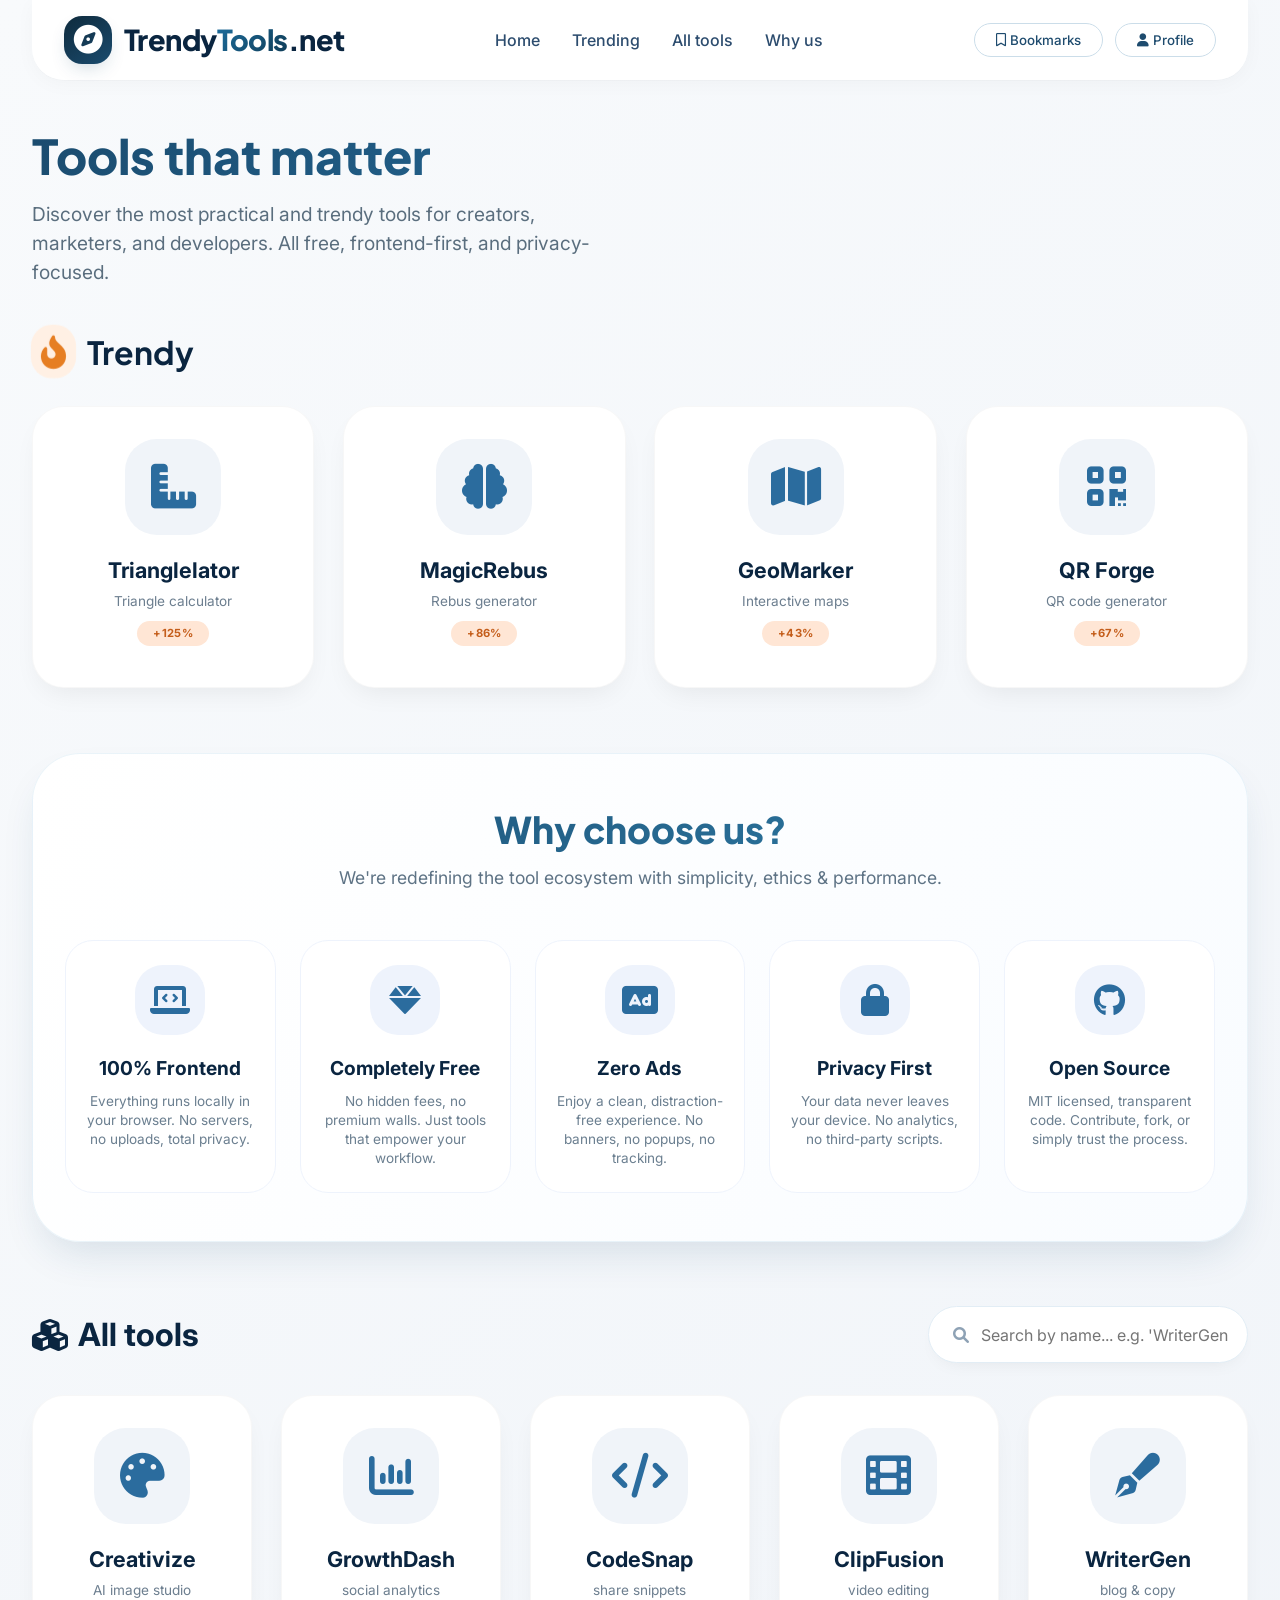
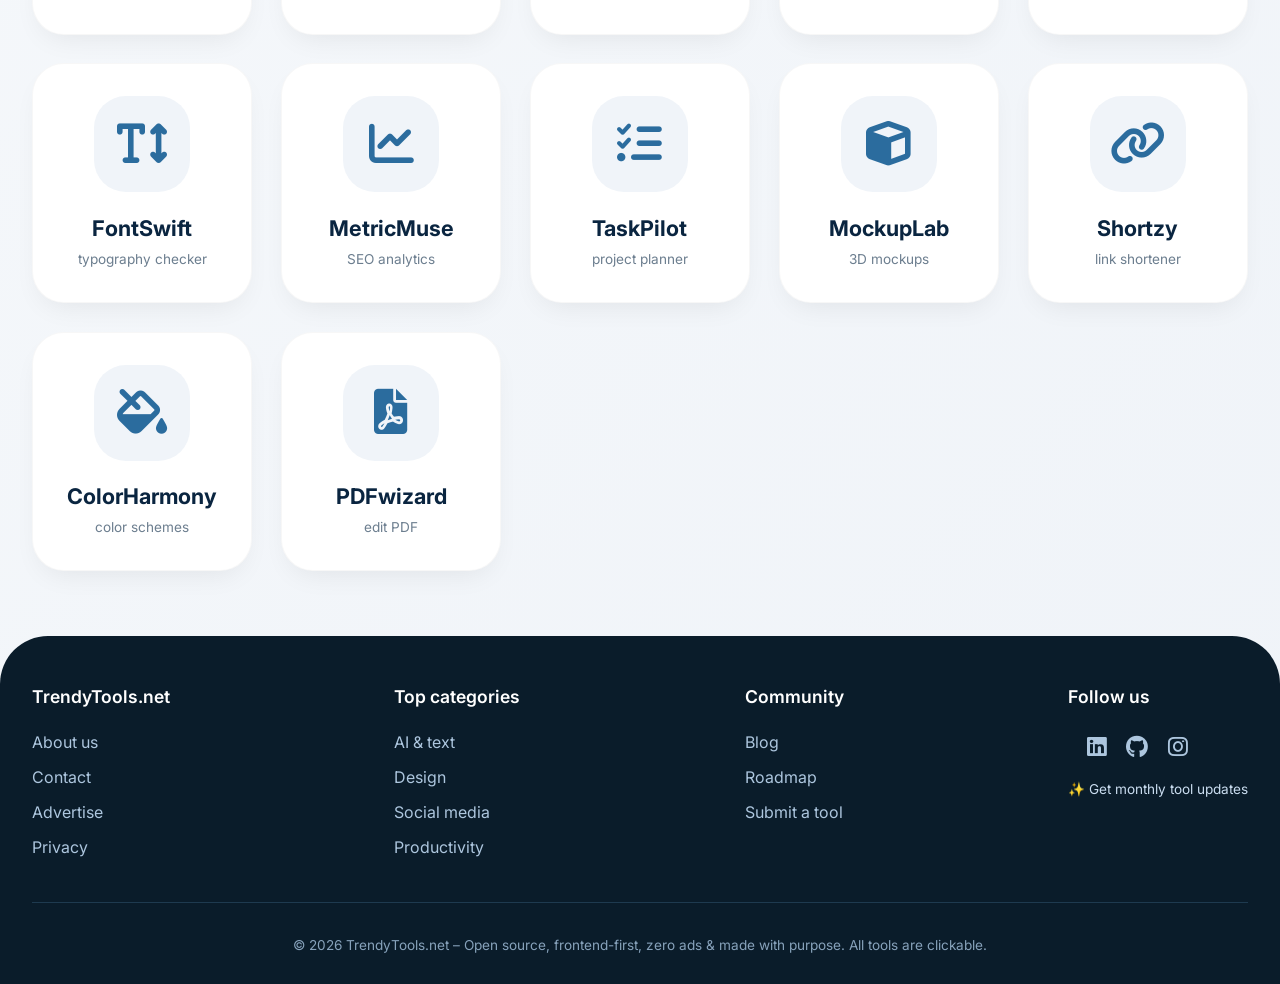
==== index.html @ 676c22ab "Updated index.html" ====
<!DOCTYPE html>
<html lang="en">
<head>
    <meta charset="UTF-8">
    <meta name="viewport" content="width=device-width, initial-scale=1.0">
    <title>TrendyTools.net - Find your next favorite tool</title>
    <!-- Font Awesome 6 (free icons) -->
    <link rel="stylesheet" href="https://cdnjs.cloudflare.com/ajax/libs/font-awesome/6.0.0-beta3/css/all.min.css">
    <!-- Google Fonts -->
    <link href="https://fonts.googleapis.com/css2?family=Inter:opsz,wght@14..32,300;14..32,400;14..32,500;14..32,600;14..32,700;14..32,800&family=Plus+Jakarta+Sans:wght@400;500;600;700;800&display=swap" rel="stylesheet">
    <link rel="icon" type="image/png" href="favicoon.png">
    <style>
        * {
            margin: 0;
            padding: 0;
            box-sizing: border-box;
        }

        body {
            background: linear-gradient(135deg, #f8fafc 0%, #eff3f8 100%);
            color: #0a2540;
            font-family: 'Inter', system-ui, -apple-system, sans-serif;
            line-height: 1.5;
            min-height: 100vh;
        }

        html {
            scroll-behavior: smooth;
        }

        .wrapper {
            max-width: 1400px;
            margin: 0 auto;
            padding: 0 2rem;
            width: 100%;
        }

        /* ========== HEADER ========== */
        header {
            background: rgba(255, 255, 255, 0.95);
            backdrop-filter: blur(10px);
            border-radius: 0 0 2rem 2rem;
            box-shadow: 0 4px 20px rgba(0, 0, 0, 0.03), 0 1px 0 rgba(0, 0, 0, 0.02);
            padding: 1rem 2rem;
            margin-bottom: 2.5rem;
            display: flex;
            align-items: center;
            justify-content: space-between;
            flex-wrap: wrap;
            gap: 1.5rem;
            position: sticky;
            top: 0;
            z-index: 100;
            transition: all 0.3s ease;
        }

        .logo-area {
            display: flex;
            align-items: center;
            gap: 0.75rem;
            cursor: pointer;
            transition: transform 0.2s ease;
        }

        .logo-area:hover {
            transform: scale(1.02);
        }

        .logo-icon {
            background: linear-gradient(145deg, #0f2b3d, #1a4b6e);
            color: white;
            width: 48px;
            height: 48px;
            display: flex;
            align-items: center;
            justify-content: center;
            border-radius: 18px;
            font-size: 1.8rem;
            transition: all 0.3s;
            box-shadow: 0 8px 20px -8px rgba(26, 75, 110, 0.3);
        }

        .logo-text {
            font-size: 1.8rem;
            font-weight: 800;
            letter-spacing: -0.02em;
            font-family: 'Plus Jakarta Sans', sans-serif;
        }

        .logo-text span {
            background: linear-gradient(135deg, #1e6f9f, #0f3b55);
            -webkit-background-clip: text;
            background-clip: text;
            -webkit-text-fill-color: transparent;
        }

        nav {
            display: flex;
            gap: 2rem;
            font-weight: 500;
        }

        nav a {
            text-decoration: none;
            color: #2c4c6e;
            transition: all 0.2s;
            font-size: 1rem;
            font-weight: 500;
            position: relative;
        }

        nav a::after {
            content: '';
            position: absolute;
            bottom: -6px;
            left: 0;
            width: 0;
            height: 2px;
            background: linear-gradient(90deg, #1e6f9f, #3b8fc2);
            transition: width 0.3s ease;
            border-radius: 2px;
        }

        nav a:hover::after {
            width: 100%;
        }

        nav a:hover {
            color: #1e6f9f;
        }

        .header-right {
            display: flex;
            gap: 0.8rem;
            align-items: center;
        }

        .header-right button {
            background: transparent;
            border: 1px solid #cbdde9;
            padding: 0.5rem 1.3rem;
            border-radius: 40px;
            font-weight: 500;
            color: #1e4b6e;
            cursor: pointer;
            transition: all 0.25s;
            font-family: 'Inter', sans-serif;
        }

        .header-right button:hover {
            background: #1e4b6e;
            color: white;
            border-color: #1e4b6e;
            transform: translateY(-2px);
        }

        /* ========== PAGE TITLE ========== */
        .page-title {
            margin: 1rem 0 2rem 0;
            animation: fadeInUp 0.8s cubic-bezier(0.2, 0.9, 0.4, 1.1) forwards;
        }

        .page-title h1 {
            font-size: 3rem;
            font-weight: 800;
            background: linear-gradient(135deg, #1a4b6e, #2c7cb0);
            -webkit-background-clip: text;
            background-clip: text;
            -webkit-text-fill-color: transparent;
            font-family: 'Plus Jakarta Sans', sans-serif;
        }

        .page-title p {
            color: #5a6e7e;
            font-size: 1.2rem;
            margin-top: 0.5rem;
            max-width: 600px;
        }

        /* ========== SECTION FADE-IN ON SCROLL - IMPROVED ========== */
        .fade-on-scroll {
            opacity: 0;
            transform: translateY(40px);
            transition: opacity 0.9s cubic-bezier(0.2, 0.9, 0.4, 1.1), transform 0.8s cubic-bezier(0.2, 0.9, 0.4, 1.1);
            will-change: opacity, transform;
        }

        .fade-on-scroll.visible {
            opacity: 1;
            transform: translateY(0);
        }

        /* Stagger effect for cards - each card fades in with slight delay */
        .trending-grid .tool-card, .all-tools-grid .tool-card {
            opacity: 0;
            transform: translateY(30px);
            transition: opacity 0.6s cubic-bezier(0.2, 0.9, 0.4, 1.1), transform 0.5s ease, box-shadow 0.3s ease;
        }

        .trending-grid.visible .tool-card, .all-tools-grid.visible .tool-card {
            opacity: 1;
            transform: translateY(0);
        }

        /* Stagger delay for cards */
        .trending-grid.visible .tool-card:nth-child(1) { transition-delay: 0.05s; }
        .trending-grid.visible .tool-card:nth-child(2) { transition-delay: 0.15s; }
        .trending-grid.visible .tool-card:nth-child(3) { transition-delay: 0.25s; }
        .trending-grid.visible .tool-card:nth-child(4) { transition-delay: 0.35s; }

        /* ========== TRENDING SECTION ========== */
        .section-label {
            display: flex;
            align-items: center;
            gap: 0.75rem;
            margin: 2.5rem 0 1.8rem 0;
        }

        .section-label i {
            font-size: 2rem;
            color: #e67e22;
            background: #fff0e4;
            padding: 0.6rem;
            border-radius: 20px;
            transition: transform 0.3s ease;
        }

        .section-label.visible i {
            transform: scale(1.05);
        }

        .section-label h2 {
            font-size: 2rem;
            font-weight: 700;
            font-family: 'Plus Jakarta Sans', sans-serif;
        }

        .trending-grid {
            display: grid;
            grid-template-columns: repeat(auto-fit, minmax(180px, 1fr));
            gap: 1.8rem;
            margin-top: 1rem;
        }

        .tool-card {
            background: white;
            border-radius: 32px;
            padding: 2rem 1rem 1.8rem;
            box-shadow: 0 12px 28px -10px rgba(0, 0, 0, 0.08);
            transition: all 0.4s cubic-bezier(0.2, 0.9, 0.4, 1.1);
            display: flex;
            flex-direction: column;
            align-items: center;
            text-align: center;
            cursor: pointer;
            border: 1px solid rgba(0, 0, 0, 0.03);
            aspect-ratio: 1 / 1;
            width: 100%;
        }

        .tool-card:hover {
            transform: translateY(-10px) scale(1.02);
            box-shadow: 0 28px 40px -16px rgba(26, 75, 110, 0.25);
            border-color: #d9e6f2;
        }

        .card-image {
            width: 96px;
            height: 96px;
            background: #f0f4f9;
            border-radius: 32px;
            display: flex;
            align-items: center;
            justify-content: center;
            margin-bottom: 1.2rem;
            font-size: 2.8rem;
            color: #2b6c9e;
            transition: all 0.3s;
        }

        .tool-card:hover .card-image {
            background: #e6f0f8;
            transform: scale(1.05);
        }

        .tool-card h3 {
            font-size: 1.35rem;
            font-weight: 700;
            margin-bottom: 0.3rem;
        }

        .tool-card p {
            color: #6c7e8f;
            font-size: 0.85rem;
            max-width: 140px;
        }

        .trend-badge {
            background: #ffe6d5;
            color: #c45d1a;
            font-size: 0.7rem;
            font-weight: 700;
            padding: 0.25rem 1rem;
            border-radius: 40px;
            margin-top: 0.6rem;
            letter-spacing: 0.3px;
            transition: transform 0.2s ease;
        }

        .tool-card:hover .trend-badge {
            transform: scale(1.05);
        }

        /* ========== WHY CHOOSE US SECTION - 5 COLUMNS SIDE BY SIDE ========== */
        .why-choose-us {
            background: linear-gradient(115deg, #ffffff 0%, #f9fcff 100%);
            border-radius: 48px;
            padding: 3rem 2rem;
            margin: 4rem 0;
            box-shadow: 0 8px 30px rgba(0, 0, 0, 0.04);
            border: 1px solid rgba(59, 143, 194, 0.1);
            transition: all 0.5s ease;
        }

        .why-choose-us.visible {
            box-shadow: 0 20px 40px -12px rgba(26, 75, 110, 0.15);
        }

        .why-header {
            text-align: center;
            margin-bottom: 3rem;
        }

        .why-header h2 {
            font-size: 2.3rem;
            font-weight: 800;
            font-family: 'Plus Jakarta Sans', sans-serif;
            background: linear-gradient(135deg, #1a4b6e, #3182ae);
            -webkit-background-clip: text;
            background-clip: text;
            -webkit-text-fill-color: transparent;
        }

        .why-header p {
            color: #5e7385;
            font-size: 1.1rem;
            margin-top: 0.5rem;
        }

        .features-grid {
            display: grid;
            grid-template-columns: repeat(5, 1fr);
            gap: 1.5rem;
        }

        .feature-item {
            text-align: center;
            padding: 1.5rem 1rem;
            background: white;
            border-radius: 28px;
            transition: all 0.4s cubic-bezier(0.2, 0.9, 0.4, 1.1);
            border: 1px solid #eef3fc;
            opacity: 0;
            transform: translateY(30px);
        }

        .why-choose-us.visible .feature-item {
            opacity: 1;
            transform: translateY(0);
        }

        .why-choose-us.visible .feature-item:nth-child(1) { transition-delay: 0.05s; }
        .why-choose-us.visible .feature-item:nth-child(2) { transition-delay: 0.12s; }
        .why-choose-us.visible .feature-item:nth-child(3) { transition-delay: 0.19s; }
        .why-choose-us.visible .feature-item:nth-child(4) { transition-delay: 0.26s; }
        .why-choose-us.visible .feature-item:nth-child(5) { transition-delay: 0.33s; }

        .feature-item:hover {
            transform: translateY(-6px);
            box-shadow: 0 20px 35px -12px rgba(0, 0, 0, 0.1);
            border-color: #cde3f2;
        }

        .feature-icon {
            width: 70px;
            height: 70px;
            background: #eef3fc;
            border-radius: 28px;
            display: flex;
            align-items: center;
            justify-content: center;
            margin: 0 auto 1.2rem;
            font-size: 2rem;
            color: #2b6c9e;
            transition: transform 0.3s ease;
        }

        .feature-item:hover .feature-icon {
            transform: scale(1.08);
        }

        .feature-item h3 {
            font-size: 1.2rem;
            font-weight: 700;
            margin-bottom: 0.6rem;
        }

        .feature-item p {
            color: #6b7f90;
            font-size: 0.85rem;
            line-height: 1.4;
        }

        /* ========== ALL TOOLS ========== */
        .all-tools-header {
            display: flex;
            flex-wrap: wrap;
            align-items: center;
            justify-content: space-between;
            margin: 2.5rem 0 1.8rem;
        }

        .all-tools-header h2 {
            font-size: 2rem;
            font-weight: 700;
            display: flex;
            align-items: center;
            gap: 10px;
        }

        .search-box {
            background: white;
            padding: 0.3rem 0.3rem 0.3rem 1.5rem;
            border-radius: 60px;
            display: flex;
            align-items: center;
            box-shadow: 0 8px 20px -12px rgba(0, 0, 0, 0.1);
            border: 1px solid #e2edf5;
            min-width: 280px;
            transition: all 0.3s ease;
        }

        .search-box:focus-within {
            border-color: #2b6c9e;
            box-shadow: 0 8px 22px -12px #2b6c9e40;
            transform: scale(1.01);
        }

        .search-box i {
            color: #8ea2b5;
            transition: color 0.2s;
        }

        .search-box:focus-within i {
            color: #2b6c9e;
        }

        .search-box input {
            border: none;
            padding: 0.8rem 0.8rem;
            font-size: 1rem;
            background: transparent;
            outline: none;
            width: 100%;
            font-family: 'Inter', sans-serif;
        }

        .all-tools-grid {
            display: grid;
            grid-template-columns: repeat(auto-fill, minmax(180px, 1fr));
            gap: 1.8rem;
            margin: 2rem 0 3rem;
        }

        /* ========== FOOTER ========== */
        footer {
            background: #0a1c2a;
            color: #caddf0;
            padding: 3rem 2rem 1.8rem;
            border-radius: 3rem 3rem 0 0;
            margin-top: 4rem;
            transition: all 0.4s ease;
        }

        footer.visible {
            transform: translateY(0);
        }

        .footer-content {
            max-width: 1300px;
            margin: 0 auto;
            display: flex;
            flex-wrap: wrap;
            justify-content: space-between;
            gap: 2.5rem;
        }

        .footer-col h4 {
            color: white;
            margin-bottom: 1.2rem;
            font-size: 1.1rem;
            font-weight: 600;
        }

        .footer-col ul {
            list-style: none;
        }

        .footer-col li {
            margin-bottom: 0.7rem;
            transition: transform 0.2s ease;
        }

        .footer-col li:hover {
            transform: translateX(4px);
        }

        .footer-col a {
            color: #adc6de;
            text-decoration: none;
            transition: color 0.2s;
        }

        .footer-col a:hover {
            color: white;
        }

        .social-icons {
            display: flex;
            gap: 1.2rem;
            margin-top: 0.8rem;
            font-size: 1.4rem;
        }

        .social-icons a {
            transition: all 0.3s ease;
            display: inline-block;
        }

        .social-icons a:hover {
            transform: translateY(-3px) scale(1.1);
            color: white;
        }

        .copyright {
            text-align: center;
            padding-top: 2rem;
            margin-top: 2rem;
            border-top: 1px solid #1e3a4f;
            color: #87a2bb;
            font-size: 0.85rem;
        }

        /* Zorg dat scrollen naar secties niet achter de header verdwijnt */
#trending, #why-choose, #all-tools-section {
    scroll-margin-top: 90px; /* Hoogte van je header + wat marge */
}

        @keyframes fadeInUp {
            from {
                opacity: 0;
                transform: translateY(40px);
            }
            to {
                opacity: 1;
                transform: translateY(0);
            }
        }

                /* ========== RESPONSIVE ========== */
        @media (max-width: 1100px) {
            .features-grid {
                grid-template-columns: repeat(2, 1fr);
                gap: 1.2rem;
            }
        }

        @media (max-width: 720px) {
            .wrapper {
                padding: 0 1rem;
            }
            
            body {
                overflow-x: clip;
            }
            
            header {
                position: relative;
                flex-direction: column;
                align-items: flex-start;
                padding: 1rem;
            }
            
            nav {
                flex-wrap: wrap;
                gap: 1rem;
            }
            
            .header-right {
                width: 100%;
                justify-content: space-between;
            }
            
            .header-right button {
                padding: 0.4rem 1rem;
                font-size: 0.85rem;
            }
            
            .page-title h1 {
                font-size: 1.8rem;
            }
            
            .page-title p {
                font-size: 1rem;
            }
            
            .trending-grid, .all-tools-grid {
                grid-template-columns: repeat(2, 1fr);
                gap: 1rem;
            }
            
            .tool-card {
                padding: 1.2rem 0.8rem 1rem;
            }
            
            .card-image {
                width: 65px;
                height: 65px;
                font-size: 1.8rem;
                margin-bottom: 0.8rem;
            }
            
            .tool-card h3 {
                font-size: 1rem;
            }
            
            .tool-card p {
                font-size: 0.7rem;
                max-width: 100%;
            }
            
            .trend-badge {
                font-size: 0.6rem;
                padding: 0.2rem 0.6rem;
                margin-top: 0.4rem;
            }
            
            .why-header h2 {
                font-size: 1.5rem;
            }
            
            .why-header p {
                font-size: 0.9rem;
            }
            
            .why-choose-us {
                padding: 1.5rem;
                margin: 2rem 0;
            }
            
            .features-grid {
                grid-template-columns: 1fr;
                gap: 1rem;
            }
            
            .feature-item {
                padding: 1rem;
            }
            
            .feature-icon {
                width: 50px;
                height: 50px;
                font-size: 1.5rem;
            }
            
            .feature-item h3 {
                font-size: 1rem;
            }
            
            .feature-item p {
                font-size: 0.8rem;
            }
            
            .all-tools-header {
                flex-direction: column;
                gap: 1rem;
                align-items: flex-start;
            }
            
            .search-box {
                width: 100%;
                min-width: auto;
            }
            
            .footer-content {
                flex-direction: column;
                gap: 1.5rem;
                text-align: center;
            }
            
            .social-icons {
                justify-content: center;
            }
            
            .copyright {
                font-size: 0.7rem;
            }
            
            #trending, #why-choose, #all-tools-section {
                scroll-margin-top: 140px;
            }
        }
        
        /* Extra kleine telefoons */
        @media (max-width: 480px) {
            .trending-grid, .all-tools-grid {
                gap: 0.8rem;
            }
            
            .tool-card {
                padding: 1rem 0.5rem 0.8rem;
            }
            
            .card-image {
                width: 55px;
                height: 55px;
                font-size: 1.5rem;
            }
            
            .tool-card h3 {
                font-size: 0.9rem;
            }
            
            .page-title h1 {
                font-size: 1.5rem;
            }
        }
    </style>
</head>
<body>

<div class="wrapper">
    <!-- HEADER -->
    <header>
        <div class="logo-area" onclick="location.href='#';">
            <div class="logo-icon"><i class="fas fa-compass"></i></div>
            <div class="logo-text">Trendy<span>Tools</span>.net</div>
        </div>
        <nav>
            <a href="#">Home</a>
            <a href="#trending">Trending</a>
            <a href="#all-tools-section">All tools</a>
            <a href="#why-choose">Why us</a>
        </nav>
        <div class="header-right">
            <button><i class="far fa-bookmark"></i> Bookmarks</button>
            <button><i class="fas fa-user"></i> Profile</button>
        </div>
    </header>

    <!-- Page intro -->
    <div class="page-title">
        <h1>Tools that matter</h1>
        <p>Discover the most practical and trendy tools for creators, marketers, and developers. All free, frontend-first, and privacy-focused.</p>
    </div>

    <!-- TRENDING TOOLS SECTION -->
    <div id="trending" class="section-label fade-on-scroll">
        <i class="fas fa-fire-flame-curved"></i>
        <h2>Trendy</h2>
    </div>
    <div class="trending-grid fade-on-scroll" id="trendingGrid">
        <div class="tool-card" onclick="location.href='trianglelator';">
            <div class="card-image"><i class="fas fa-ruler-combined"></i></div>
            <h3>Trianglelator</h3>
            <p>Triangle calculator</p>
            <span class="trend-badge">+125%</span>
        </div>
        <div class="tool-card" onclick="location.href='magicrebus';">
            <div class="card-image"><i class="fas fa-brain"></i></div>
            <h3>MagicRebus</h3>
            <p>Rebus generator</p>
            <span class="trend-badge">+86%</span>
        </div>
        <div class="tool-card" onclick="location.href='geomarker';">
            <div class="card-image"><i class="fas fa-map"></i></div>
            <h3>GeoMarker</h3>
            <p>Interactive maps</p>
            <span class="trend-badge">+43%</span>
        </div>
        <div class="tool-card" onclick="location.href='qrforge';">
            <div class="card-image"><i class="fas fa-qrcode"></i></div>
            <h3>QR Forge</h3>
            <p>QR code generator</p>
            <span class="trend-badge">+67%</span>
        </div>
    </div>

    <!-- WHY CHOOSE US? SECTION — 5 cards side by side (desktop) -->
    <div id="why-choose" class="why-choose-us fade-on-scroll">
        <div class="why-header">
            <h2>Why choose us?</h2>
            <p>We're redefining the tool ecosystem with simplicity, ethics & performance.</p>
        </div>
        <div class="features-grid">
            <div class="feature-item">
                <div class="feature-icon"><i class="fas fa-laptop-code"></i></div>
                <h3>100% Frontend</h3>
                <p>Everything runs locally in your browser. No servers, no uploads, total privacy.</p>
            </div>
            <div class="feature-item">
                <div class="feature-icon"><i class="fas fa-gem"></i></div>
                <h3>Completely Free</h3>
                <p>No hidden fees, no premium walls. Just tools that empower your workflow.</p>
            </div>
            <div class="feature-item">
                <div class="feature-icon"><i class="fas fa-ad"></i></div>
                <h3>Zero Ads</h3>
                <p>Enjoy a clean, distraction-free experience. No banners, no popups, no tracking.</p>
            </div>
            <div class="feature-item">
                <div class="feature-icon"><i class="fas fa-lock"></i></div>
                <h3>Privacy First</h3>
                <p>Your data never leaves your device. No analytics, no third-party scripts.</p>
            </div>
            <div class="feature-item">
                <div class="feature-icon"><i class="fab fa-github"></i></div>
                <h3>Open Source</h3>
                <p>MIT licensed, transparent code. Contribute, fork, or simply trust the process.</p>
            </div>
        </div>
    </div>

    <!-- ALL TOOLS + SEARCH -->
    <div id="all-tools-section">
        <div class="all-tools-header fade-on-scroll">
            <h2><i class="fas fa-cubes"></i> All tools</h2>
            <div class="search-box">
                <i class="fas fa-search"></i>
                <input type="text" id="toolSearch" placeholder="Search by name... e.g. 'WriterGen'" autocomplete="off">
            </div>
        </div>
        <div class="all-tools-grid fade-on-scroll" id="allToolsGrid">
            <!-- loaded dynamically -->
        </div>
    </div>
</div>

<!-- FOOTER -->
<footer class="fade-on-scroll">
    <div class="footer-content">
        <div class="footer-col">
            <h4>TrendyTools.net</h4>
            <ul>
                <li><a href="#">About us</a></li>
                <li><a href="#">Contact</a></li>
                <li><a href="#">Advertise</a></li>
                <li><a href="#">Privacy</a></li>
            </ul>
        </div>
        <div class="footer-col">
            <h4>Top categories</h4>
            <ul>
                <li><a href="#">AI & text</a></li>
                <li><a href="#">Design</a></li>
                <li><a href="#">Social media</a></li>
                <li><a href="#">Productivity</a></li>
            </ul>
        </div>
        <div class="footer-col">
            <h4>Community</h4>
            <ul>
                <li><a href="#">Blog</a></li>
                <li><a href="#">Roadmap</a></li>
                <li><a href="#">Submit a tool</a></li>
            </ul>
        </div>
        <div class="footer-col">
            <h4>Follow us</h4>
            <div class="social-icons">
                <a href="#"><i class="fab fa-x-twitter"></i></a>
                <a href="#"><i class="fab fa-linkedin"></i></a>
                <a href="#"><i class="fab fa-github"></i></a>
                <a href="#"><i class="fab fa-instagram"></i></a>
            </div>
            <p style="margin-top: 1rem; font-size: 0.85rem;">✨ Get monthly tool updates</p>
        </div>
    </div>
    <div class="copyright">
        &copy; 2026 TrendyTools.net – Open source, frontend-first, zero ads & made with purpose. All tools are clickable.
    </div>
</footer>

<script>
    (function() {
        // Tools dataset — using reliable Font Awesome 6 icons
        const toolsData = [
            { name: "Creativize", icon: "fa-palette", desc: "AI image studio", category: "design" },
            { name: "GrowthDash", icon: "fa-chart-column", desc: "social analytics", category: "marketing" },
            { name: "CodeSnap", icon: "fa-code", desc: "share snippets", category: "dev" },
            { name: "ClipFusion", icon: "fa-film", desc: "video editing", category: "video" },
            { name: "WriterGen", icon: "fa-pen-fancy", desc: "blog & copy", category: "text" },
            { name: "FontSwift", icon: "fa-text-height", desc: "typography checker", category: "design" },
            { name: "MetricMuse", icon: "fa-chart-line", desc: "SEO analytics", category: "marketing" },
            { name: "TaskPilot", icon: "fa-tasks", desc: "project planner", category: "productivity" },
            { name: "MockupLab", icon: "fa-cube", desc: "3D mockups", category: "design" },
            { name: "Shortzy", icon: "fa-link", desc: "link shortener", category: "utilities" },
            { name: "ColorHarmony", icon: "fa-fill-drip", desc: "color schemes", category: "design" },
            { name: "PDFwizard", icon: "fa-file-pdf", desc: "edit PDF", category: "office" }
        ];

        const allToolsGrid = document.getElementById('allToolsGrid');
        const searchInput = document.getElementById('toolSearch');

        // Add index for stagger effect
        function renderTools(filter = '') {
            const lowerFilter = filter.toLowerCase().trim();
            let html = '';
            let index = 0;
            toolsData.forEach(tool => {
                if (lowerFilter && !tool.name.toLowerCase().includes(lowerFilter)) return;
                html += `
                    <div class="tool-card" style="--index: ${index}" onclick="location.href='?tool=${encodeURIComponent(tool.name)}';" title="Open ${tool.name}">
                        <div class="card-image"><i class="fas ${tool.icon}"></i></div>
                        <h3>${tool.name}</h3>
                        <p>${tool.desc}</p>
                        <div style="height: 4px;"></div>
                    </div>
                `;
                index++;
            });
            if (html === '') {
                html = `<div style="grid-column:1/-1; background:#f2f6fb; border-radius: 48px; padding: 3rem; text-align:center; color:#3b6b8f;">
                            <i class="fas fa-compass" style="font-size: 2.5rem; margin-bottom: 1rem; display:block;"></i>
                            No tool found for "<strong>${filter}</strong>"
                        </div>`;
            }
            allToolsGrid.innerHTML = html;
        }

        renderTools();
        searchInput.addEventListener('input', (e) => renderTools(e.target.value));

        // Intersection Observer for fade-on-scroll - IMPROVED: appears earlier
        const fadeElements = document.querySelectorAll('.fade-on-scroll');
        const observer = new IntersectionObserver((entries) => {
            entries.forEach(entry => {
                if (entry.isIntersecting) {
                    entry.target.classList.add('visible');
                    // Keep observing for the grid children stagger effect
                    if (entry.target.classList.contains('trending-grid') || entry.target.classList.contains('all-tools-grid')) {
                        // already visible
                    }
                }
            });
        }, { threshold: 0.15, rootMargin: "0px 0px -20px 0px" }); // Lower threshold = earlier trigger
        
        fadeElements.forEach(el => observer.observe(el));
        
        // Also observe the trending grid and all tools grid for children
        const grids = document.querySelectorAll('.trending-grid, .all-tools-grid');
        grids.forEach(grid => {
            observer.observe(grid);
        });
        
        // Initial check for elements already visible
        setTimeout(() => {
            fadeElements.forEach(el => {
                const rect = el.getBoundingClientRect();
                if (rect.top < window.innerHeight - 100) {
                    el.classList.add('visible');
                }
            });
            grids.forEach(grid => {
                const rect = grid.getBoundingClientRect();
                if (rect.top < window.innerHeight - 100) {
                    grid.classList.add('visible');
                }
            });
        }, 200);
    })();
</script>
</body>
</html>
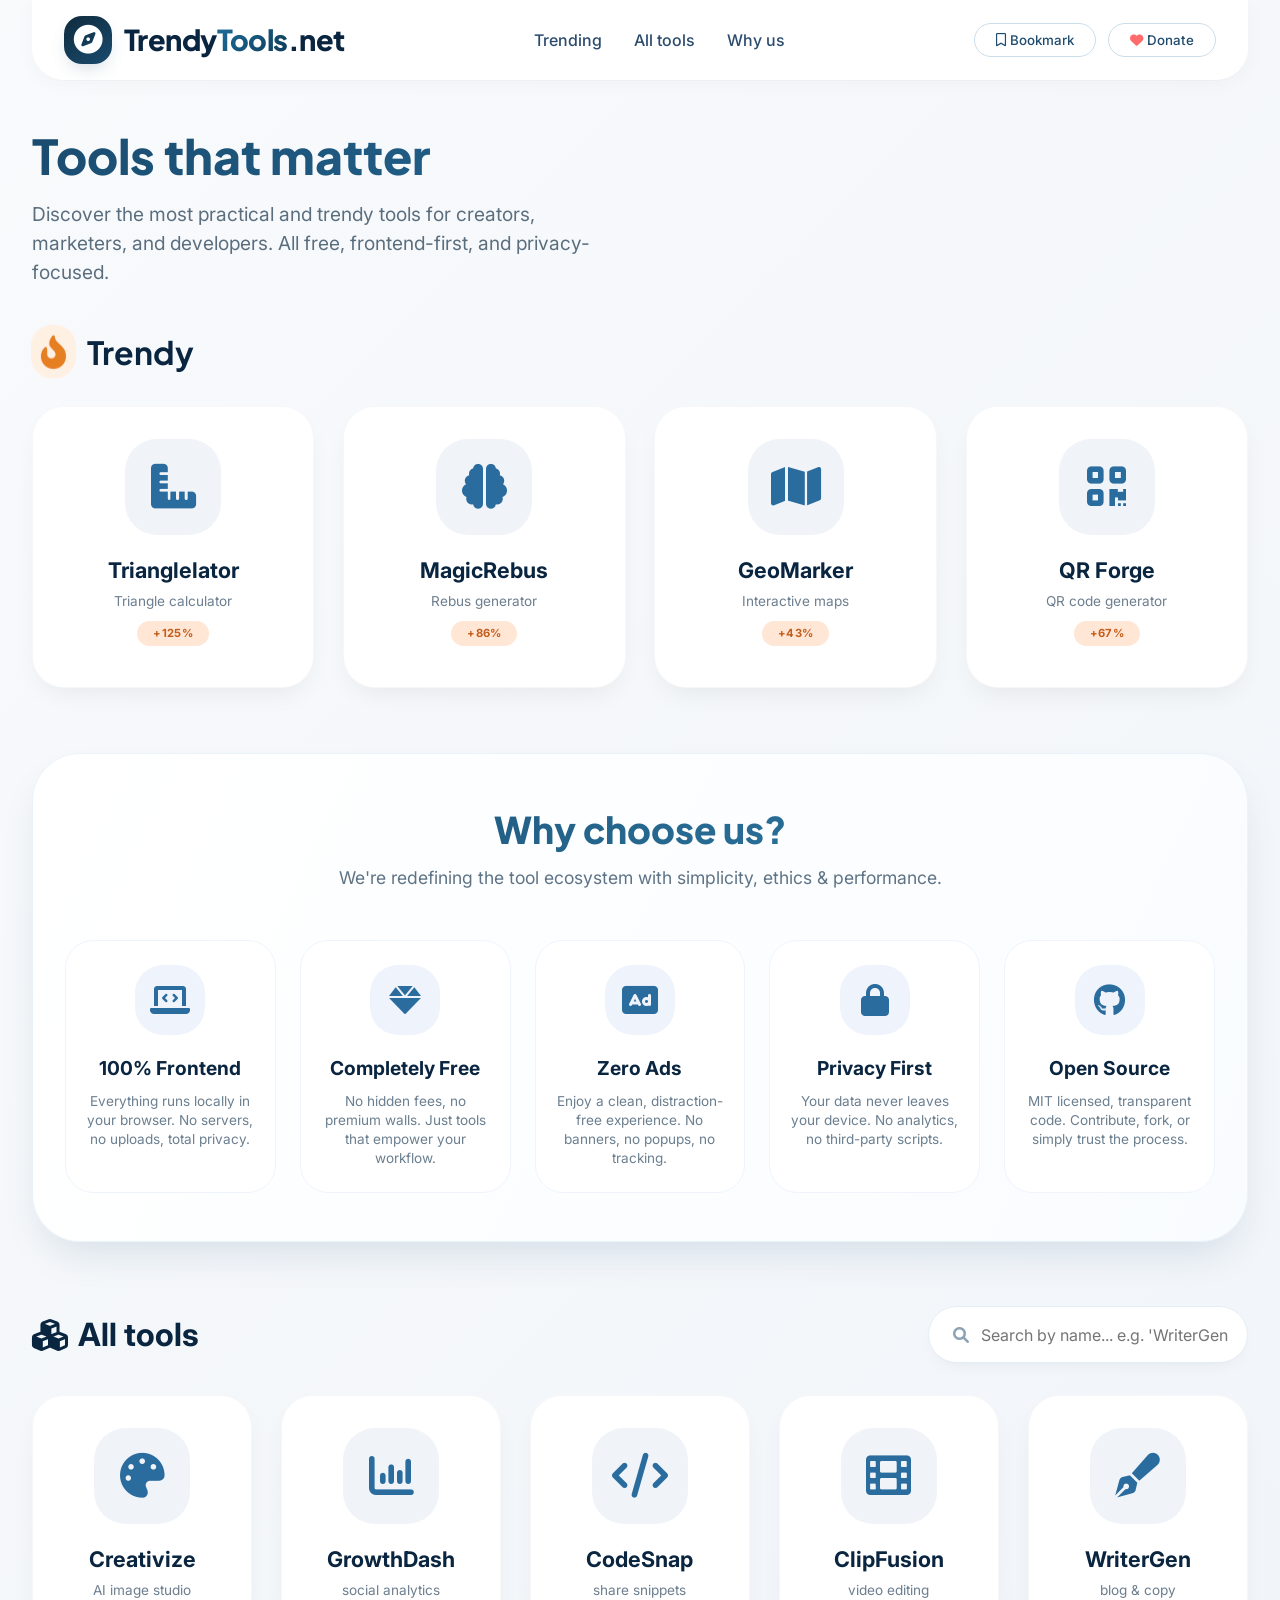
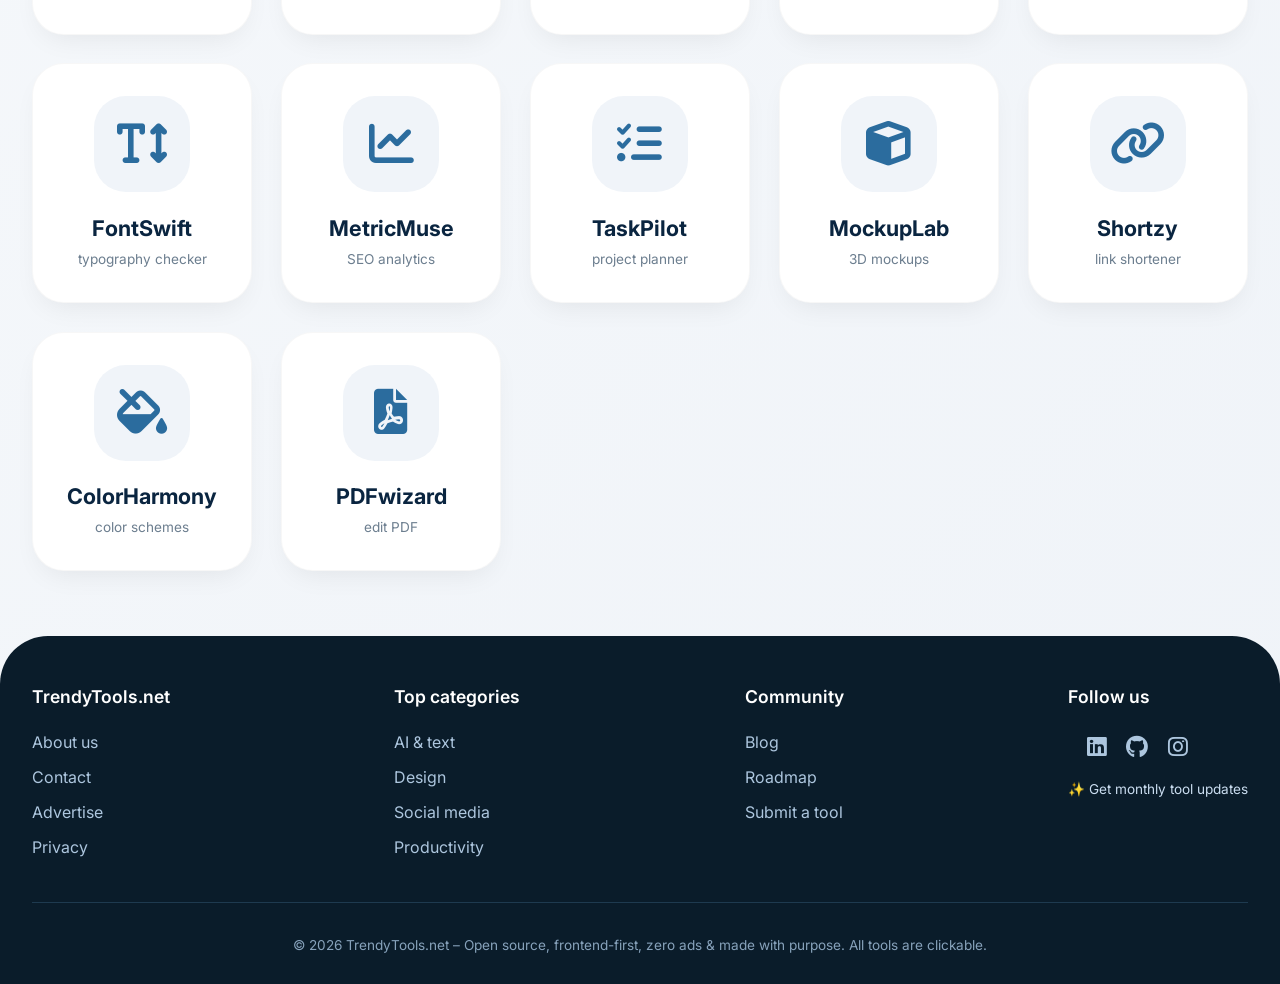
==== commit 9a86267b: "Update index.html" ====
--- a/index.html
+++ b/index.html
@@ -135,7 +135,8 @@
             align-items: center;
         }
 
-        .header-right button {
+        /* Bookmark en Donate knoppen */
+        .bookmark-btn, .donate-btn {
             background: transparent;
             border: 1px solid #cbdde9;
             padding: 0.5rem 1.3rem;
@@ -147,11 +148,15 @@
             font-family: 'Inter', sans-serif;
         }
 
-        .header-right button:hover {
+        .bookmark-btn:hover, .donate-btn:hover {
             background: #1e4b6e;
             color: white;
             border-color: #1e4b6e;
             transform: translateY(-2px);
+        }
+
+        .bookmark-btn:hover i, .donate-btn:hover i {
+            color: white;
         }
 
         /* ========== PAGE TITLE ========== */
@@ -177,7 +182,7 @@
             max-width: 600px;
         }
 
-        /* ========== SECTION FADE-IN ON SCROLL - IMPROVED ========== */
+        /* ========== SECTION FADE-IN ON SCROLL ========== */
         .fade-on-scroll {
             opacity: 0;
             transform: translateY(40px);
@@ -190,7 +195,7 @@
             transform: translateY(0);
         }
 
-        /* Stagger effect for cards - each card fades in with slight delay */
+        /* Stagger effect for cards */
         .trending-grid .tool-card, .all-tools-grid .tool-card {
             opacity: 0;
             transform: translateY(30px);
@@ -311,7 +316,7 @@
             transform: scale(1.05);
         }
 
-        /* ========== WHY CHOOSE US SECTION - 5 COLUMNS SIDE BY SIDE ========== */
+        /* ========== WHY CHOOSE US SECTION ========== */
         .why-choose-us {
             background: linear-gradient(115deg, #ffffff 0%, #f9fcff 100%);
             border-radius: 48px;
@@ -551,10 +556,10 @@
             font-size: 0.85rem;
         }
 
-        /* Zorg dat scrollen naar secties niet achter de header verdwijnt */
-#trending, #why-choose, #all-tools-section {
-    scroll-margin-top: 90px; /* Hoogte van je header + wat marge */
-}
+        /* Scroll offset */
+        #trending, #why-choose, #all-tools-section {
+            scroll-margin-top: 90px;
+        }
 
         @keyframes fadeInUp {
             from {
@@ -567,7 +572,7 @@
             }
         }
 
-                /* ========== RESPONSIVE ========== */
+        /* ========== RESPONSIVE ========== */
         @media (max-width: 1100px) {
             .features-grid {
                 grid-template-columns: repeat(2, 1fr);
@@ -598,12 +603,22 @@
             
             .header-right {
                 width: 100%;
-                justify-content: space-between;
-            }
-            
-            .header-right button {
-                padding: 0.4rem 1rem;
-                font-size: 0.85rem;
+                justify-content: flex-start;
+                gap: 1rem;
+            }
+            
+            /* Mobiel: alleen icons tonen op knoppen */
+            .btn-text {
+                display: none;
+            }
+            
+            .bookmark-btn, .donate-btn {
+                padding: 0.5rem 1rem;
+            }
+            
+            .bookmark-btn i, .donate-btn i {
+                font-size: 1.2rem;
+                margin: 0;
             }
             
             .page-title h1 {
@@ -747,14 +762,19 @@
             <div class="logo-text">Trendy<span>Tools</span>.net</div>
         </div>
         <nav>
-            <a href="#">Home</a>
             <a href="#trending">Trending</a>
             <a href="#all-tools-section">All tools</a>
             <a href="#why-choose">Why us</a>
         </nav>
         <div class="header-right">
-            <button><i class="far fa-bookmark"></i> Bookmarks</button>
-            <button><i class="fas fa-user"></i> Profile</button>
+            <button id="bookmarkBtn" class="bookmark-btn" onclick="bookmarkPage()">
+                <i class="far fa-bookmark"></i>
+                <span class="btn-text">Bookmark</span>
+            </button>
+            <button id="donateBtn" class="donate-btn" onclick="window.open('https://www.paypal.com/donate', '_blank');">
+                <i class="fas fa-heart" style="color: #ff6b6b;"></i>
+                <span class="btn-text">Donate</span>
+            </button>
         </div>
     </header>
 
@@ -796,7 +816,7 @@
         </div>
     </div>
 
-    <!-- WHY CHOOSE US? SECTION — 5 cards side by side (desktop) -->
+    <!-- WHY CHOOSE US? SECTION -->
     <div id="why-choose" class="why-choose-us fade-on-scroll">
         <div class="why-header">
             <h2>Why choose us?</h2>
@@ -892,8 +912,25 @@
 </footer>
 
 <script>
+    // Bookmark functie
+    function bookmarkPage() {
+        const currentUrl = window.location.href;
+        const pageTitle = document.title;
+        
+        if (window.sidebar && window.sidebar.addPanel) {
+            // Firefox
+            window.sidebar.addPanel(pageTitle, currentUrl, '');
+        } else if (window.external && ('AddFavorite' in window.external)) {
+            // Internet Explorer
+            window.external.AddFavorite(currentUrl, pageTitle);
+        } else {
+            // Chrome, Edge, Safari, etc.
+            alert('📖 Press Ctrl+D (or Cmd+D on Mac) to bookmark this page:\n\n' + currentUrl);
+        }
+    }
+
     (function() {
-        // Tools dataset — using reliable Font Awesome 6 icons
+        // Tools dataset
         const toolsData = [
             { name: "Creativize", icon: "fa-palette", desc: "AI image studio", category: "design" },
             { name: "GrowthDash", icon: "fa-chart-column", desc: "social analytics", category: "marketing" },
@@ -912,7 +949,6 @@
         const allToolsGrid = document.getElementById('allToolsGrid');
         const searchInput = document.getElementById('toolSearch');
 
-        // Add index for stagger effect
         function renderTools(filter = '') {
             const lowerFilter = filter.toLowerCase().trim();
             let html = '';
@@ -941,29 +977,23 @@
         renderTools();
         searchInput.addEventListener('input', (e) => renderTools(e.target.value));
 
-        // Intersection Observer for fade-on-scroll - IMPROVED: appears earlier
+        // Intersection Observer for fade-on-scroll
         const fadeElements = document.querySelectorAll('.fade-on-scroll');
         const observer = new IntersectionObserver((entries) => {
             entries.forEach(entry => {
                 if (entry.isIntersecting) {
                     entry.target.classList.add('visible');
-                    // Keep observing for the grid children stagger effect
-                    if (entry.target.classList.contains('trending-grid') || entry.target.classList.contains('all-tools-grid')) {
-                        // already visible
-                    }
                 }
             });
-        }, { threshold: 0.15, rootMargin: "0px 0px -20px 0px" }); // Lower threshold = earlier trigger
+        }, { threshold: 0.15, rootMargin: "0px 0px -20px 0px" });
         
         fadeElements.forEach(el => observer.observe(el));
         
-        // Also observe the trending grid and all tools grid for children
         const grids = document.querySelectorAll('.trending-grid, .all-tools-grid');
         grids.forEach(grid => {
             observer.observe(grid);
         });
         
-        // Initial check for elements already visible
         setTimeout(() => {
             fadeElements.forEach(el => {
                 const rect = el.getBoundingClientRect();
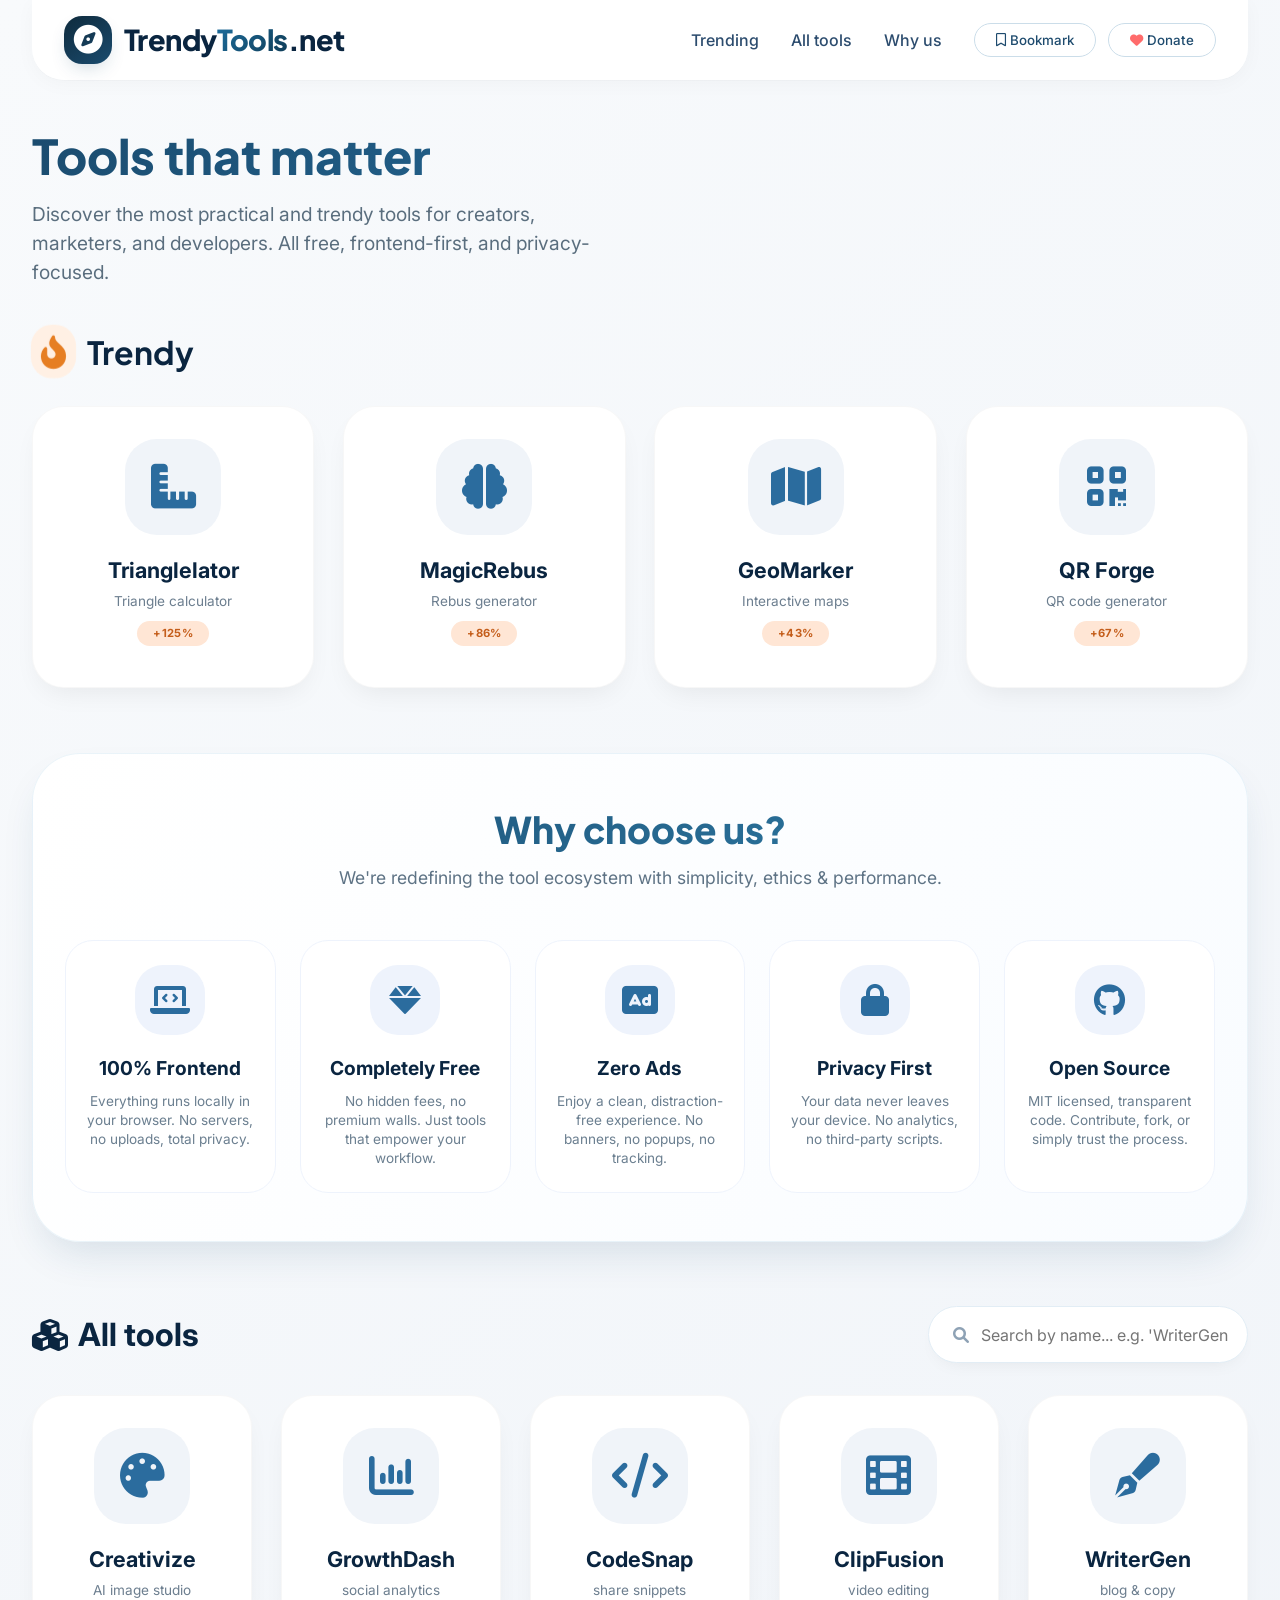
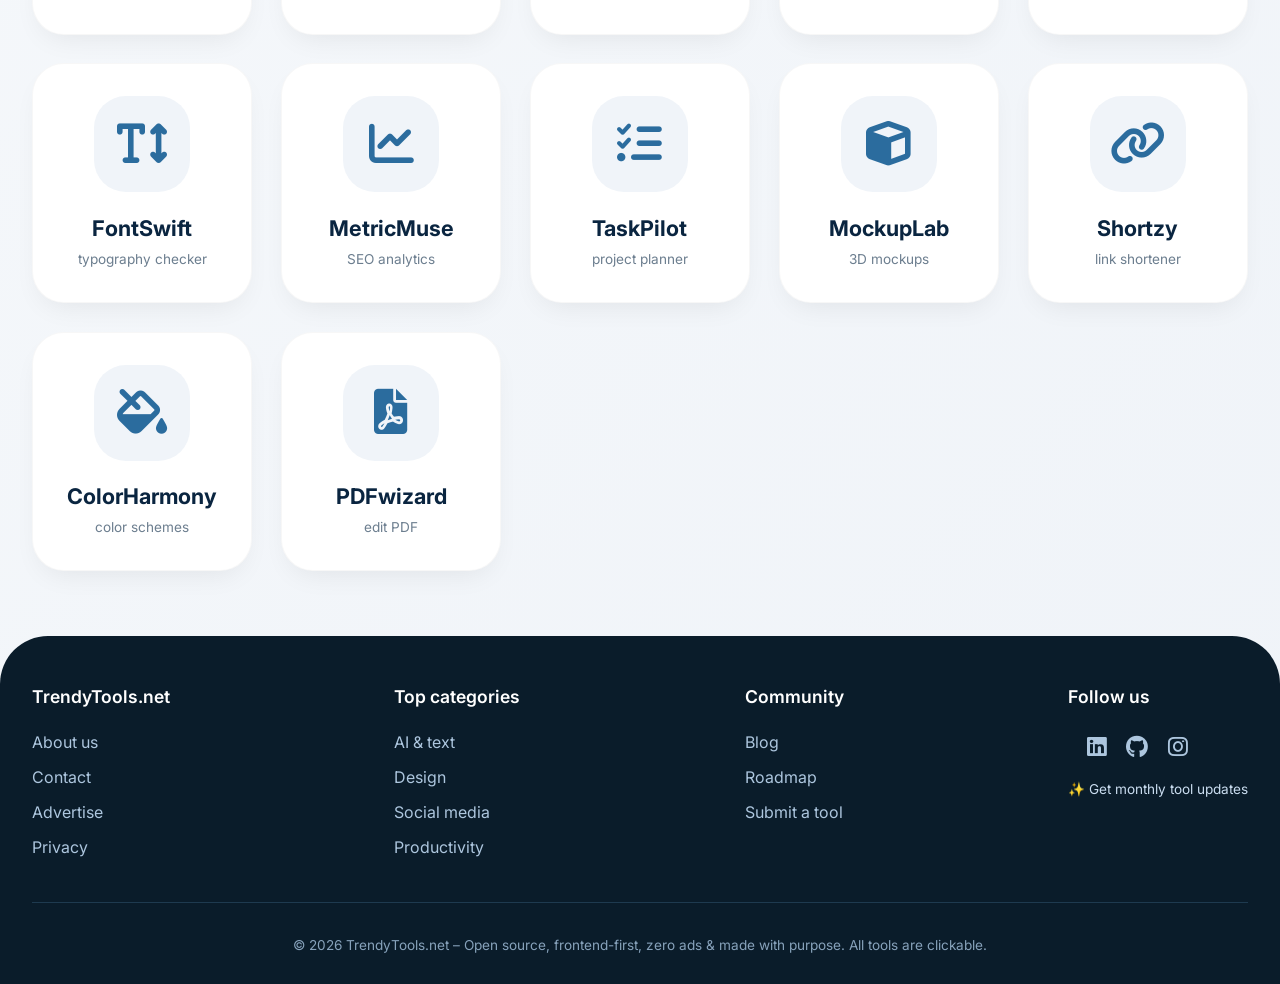
==== commit fae32c98: "Update index.html" ====
--- a/index.html
+++ b/index.html
@@ -47,7 +47,7 @@
             align-items: center;
             justify-content: space-between;
             flex-wrap: wrap;
-            gap: 1.5rem;
+            gap: 1rem;
             position: sticky;
             top: 0;
             z-index: 100;
@@ -92,6 +92,13 @@
             -webkit-background-clip: text;
             background-clip: text;
             -webkit-text-fill-color: transparent;
+        }
+
+        .header-nav-wrapper {
+            display: flex;
+            align-items: center;
+            gap: 2rem;
+            flex-wrap: wrap;
         }
 
         nav {
@@ -592,18 +599,25 @@
             header {
                 position: relative;
                 flex-direction: column;
-                align-items: flex-start;
+                align-items: stretch;
                 padding: 1rem;
             }
             
+            .header-nav-wrapper {
+                flex-direction: column;
+                align-items: stretch;
+                gap: 1rem;
+                width: 100%;
+            }
+            
             nav {
+                justify-content: center;
                 flex-wrap: wrap;
-                gap: 1rem;
+                gap: 1.2rem;
             }
             
             .header-right {
-                width: 100%;
-                justify-content: flex-start;
+                justify-content: center;
                 gap: 1rem;
             }
             
@@ -761,20 +775,22 @@
             <div class="logo-icon"><i class="fas fa-compass"></i></div>
             <div class="logo-text">Trendy<span>Tools</span>.net</div>
         </div>
-        <nav>
-            <a href="#trending">Trending</a>
-            <a href="#all-tools-section">All tools</a>
-            <a href="#why-choose">Why us</a>
-        </nav>
-        <div class="header-right">
-            <button id="bookmarkBtn" class="bookmark-btn" onclick="bookmarkPage()">
-                <i class="far fa-bookmark"></i>
-                <span class="btn-text">Bookmark</span>
-            </button>
-            <button id="donateBtn" class="donate-btn" onclick="window.open('https://www.paypal.com/donate', '_blank');">
-                <i class="fas fa-heart" style="color: #ff6b6b;"></i>
-                <span class="btn-text">Donate</span>
-            </button>
+        <div class="header-nav-wrapper">
+            <nav>
+                <a href="#trending">Trending</a>
+                <a href="#all-tools-section">All tools</a>
+                <a href="#why-choose">Why us</a>
+            </nav>
+            <div class="header-right">
+                <button id="bookmarkBtn" class="bookmark-btn" onclick="bookmarkPage()">
+                    <i class="far fa-bookmark"></i>
+                    <span class="btn-text">Bookmark</span>
+                </button>
+                <button id="donateBtn" class="donate-btn" onclick="window.open('https://www.paypal.com/donate', '_blank');">
+                    <i class="fas fa-heart" style="color: #ff6b6b;"></i>
+                    <span class="btn-text">Donate</span>
+                </button>
+            </div>
         </div>
     </header>
 
@@ -912,21 +928,52 @@
 </footer>
 
 <script>
-    // Bookmark functie
+    // Echte bookmark functie - opent browser bookmark dialog
     function bookmarkPage() {
-        const currentUrl = window.location.href;
-        const pageTitle = document.title;
+        const url = window.location.href;
+        const title = document.title;
         
         if (window.sidebar && window.sidebar.addPanel) {
             // Firefox
-            window.sidebar.addPanel(pageTitle, currentUrl, '');
+            window.sidebar.addPanel(title, url, '');
         } else if (window.external && ('AddFavorite' in window.external)) {
             // Internet Explorer
-            window.external.AddFavorite(currentUrl, pageTitle);
+            window.external.AddFavorite(url, title);
+        } else if (window.navigator && window.navigator.share) {
+            // Mobile share (optional)
+            window.navigator.share({
+                title: title,
+                url: url
+            }).catch(() => {
+                fallbackBookmark();
+            });
         } else {
-            // Chrome, Edge, Safari, etc.
-            alert('📖 Press Ctrl+D (or Cmd+D on Mac) to bookmark this page:\n\n' + currentUrl);
-        }
+            fallbackBookmark();
+        }
+    }
+    
+    function fallbackBookmark() {
+        const url = window.location.href;
+        const title = document.title;
+        
+        // Try to open native bookmark dialog via prompt
+        if (window.external && ('AddFavorite' in window.external) === false) {
+            // Chrome, Edge, etc - show instruction
+            const message = `🌟 Bookmark this page:\n\n1. Press Ctrl+D (or Cmd+D on Mac)\n2. Click "Done" or "Add"\n\nOr drag this link to your bookmarks bar:\n${url}`;
+            alert(message);
+        } else {
+            alert(`📖 Press Ctrl+D (or Cmd+D on Mac) to bookmark:\n\n${title}\n${url}`);
+        }
+    }
+    
+    // Voeg ook een alternatief toe via een link element (voor sommige browsers)
+    const bookmarkBtn = document.getElementById('bookmarkBtn');
+    if (bookmarkBtn) {
+        // Soms kan een link met rel="sidebar" helpen
+        const bookmarkLink = document.createElement('a');
+        bookmarkLink.rel = 'sidebar';
+        bookmarkLink.href = window.location.href;
+        bookmarkLink.title = document.title;
     }
 
     (function() {
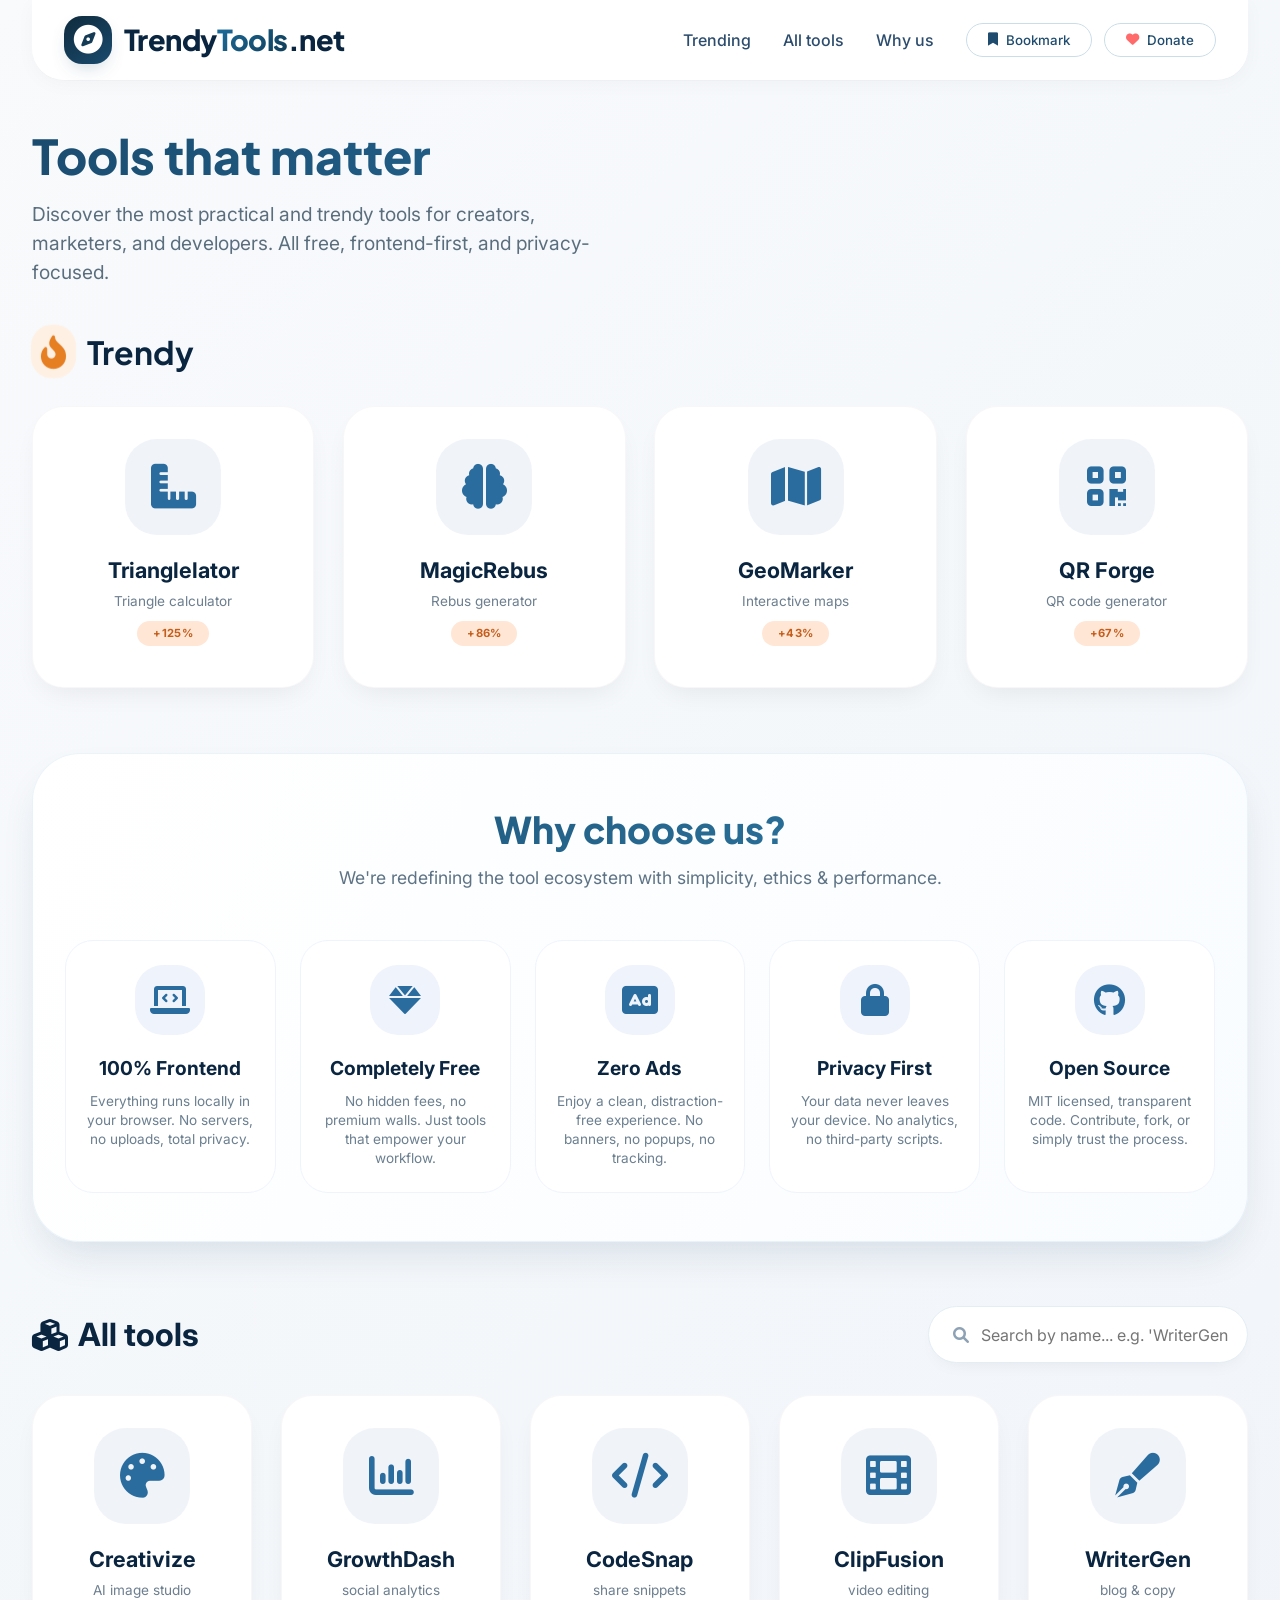
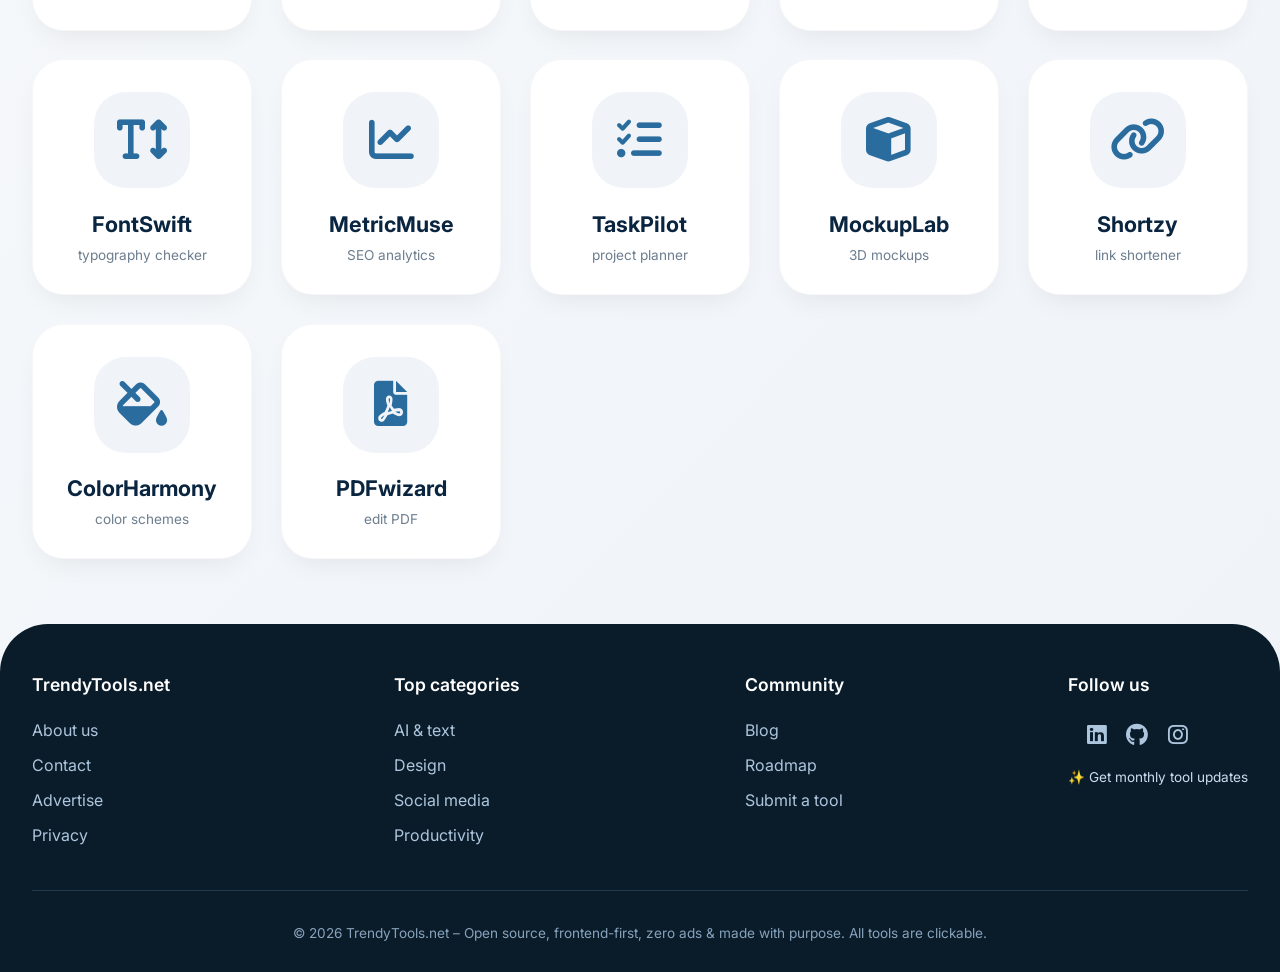
==== commit 7bff95be: "Update index.html" ====
--- a/index.html
+++ b/index.html
@@ -8,7 +8,6 @@
     <link rel="stylesheet" href="https://cdnjs.cloudflare.com/ajax/libs/font-awesome/6.0.0-beta3/css/all.min.css">
     <!-- Google Fonts -->
     <link href="https://fonts.googleapis.com/css2?family=Inter:opsz,wght@14..32,300;14..32,400;14..32,500;14..32,600;14..32,700;14..32,800&family=Plus+Jakarta+Sans:wght@400;500;600;700;800&display=swap" rel="stylesheet">
-    <link rel="icon" type="image/png" href="favicoon.png">
     <style>
         * {
             margin: 0;
@@ -142,7 +141,7 @@
             align-items: center;
         }
 
-        /* Bookmark en Donate knoppen */
+        /* Bookmark en Donate knoppen - verbeterde styling */
         .bookmark-btn, .donate-btn {
             background: transparent;
             border: 1px solid #cbdde9;
@@ -153,6 +152,9 @@
             cursor: pointer;
             transition: all 0.25s;
             font-family: 'Inter', sans-serif;
+            display: inline-flex;
+            align-items: center;
+            gap: 8px;
         }
 
         .bookmark-btn:hover, .donate-btn:hover {
@@ -164,6 +166,55 @@
 
         .bookmark-btn:hover i, .donate-btn:hover i {
             color: white;
+        }
+        
+        /* Bookmark success state */
+        .bookmark-btn.bookmarked {
+            background: #1e4b6e;
+            color: white;
+            border-color: #1e4b6e;
+        }
+        
+        .bookmark-btn.bookmarked i {
+            color: #ffd966;
+        }
+        
+        .bookmark-btn.bookmarked .btn-text {
+            font-weight: 600;
+        }
+
+        /* Toast notification */
+        .toast-notification {
+            position: fixed;
+            bottom: 30px;
+            left: 50%;
+            transform: translateX(-50%) translateY(100px);
+            background: #1e2f3c;
+            color: white;
+            padding: 12px 24px;
+            border-radius: 60px;
+            font-size: 0.9rem;
+            font-weight: 500;
+            z-index: 1000;
+            opacity: 0;
+            transition: all 0.3s cubic-bezier(0.2, 0.9, 0.4, 1.1);
+            box-shadow: 0 10px 25px -8px rgba(0,0,0,0.2);
+            display: flex;
+            align-items: center;
+            gap: 12px;
+            backdrop-filter: blur(8px);
+            background: rgba(30, 47, 60, 0.95);
+            border: 1px solid rgba(255,255,255,0.2);
+            pointer-events: none;
+        }
+        
+        .toast-notification.show {
+            transform: translateX(-50%) translateY(0);
+            opacity: 1;
+        }
+        
+        .toast-notification i {
+            font-size: 1.2rem;
         }
 
         /* ========== PAGE TITLE ========== */
@@ -202,7 +253,6 @@
             transform: translateY(0);
         }
 
-        /* Stagger effect for cards */
         .trending-grid .tool-card, .all-tools-grid .tool-card {
             opacity: 0;
             transform: translateY(30px);
@@ -214,7 +264,6 @@
             transform: translateY(0);
         }
 
-        /* Stagger delay for cards */
         .trending-grid.visible .tool-card:nth-child(1) { transition-delay: 0.05s; }
         .trending-grid.visible .tool-card:nth-child(2) { transition-delay: 0.15s; }
         .trending-grid.visible .tool-card:nth-child(3) { transition-delay: 0.25s; }
@@ -494,10 +543,6 @@
             transition: all 0.4s ease;
         }
 
-        footer.visible {
-            transform: translateY(0);
-        }
-
         .footer-content {
             max-width: 1300px;
             margin: 0 auto;
@@ -563,7 +608,6 @@
             font-size: 0.85rem;
         }
 
-        /* Scroll offset */
         #trending, #why-choose, #all-tools-section {
             scroll-margin-top: 90px;
         }
@@ -579,197 +623,33 @@
             }
         }
 
-        /* ========== RESPONSIVE ========== */
         @media (max-width: 1100px) {
-            .features-grid {
-                grid-template-columns: repeat(2, 1fr);
-                gap: 1.2rem;
-            }
+            .features-grid { grid-template-columns: repeat(2, 1fr); gap: 1.2rem; }
         }
 
         @media (max-width: 720px) {
-            .wrapper {
-                padding: 0 1rem;
-            }
-            
-            body {
-                overflow-x: clip;
-            }
-            
-            header {
-                position: relative;
-                flex-direction: column;
-                align-items: stretch;
-                padding: 1rem;
-            }
-            
-            .header-nav-wrapper {
-                flex-direction: column;
-                align-items: stretch;
-                gap: 1rem;
-                width: 100%;
-            }
-            
-            nav {
-                justify-content: center;
-                flex-wrap: wrap;
-                gap: 1.2rem;
-            }
-            
-            .header-right {
-                justify-content: center;
-                gap: 1rem;
-            }
-            
-            /* Mobiel: alleen icons tonen op knoppen */
-            .btn-text {
-                display: none;
-            }
-            
-            .bookmark-btn, .donate-btn {
-                padding: 0.5rem 1rem;
-            }
-            
-            .bookmark-btn i, .donate-btn i {
-                font-size: 1.2rem;
-                margin: 0;
-            }
-            
-            .page-title h1 {
-                font-size: 1.8rem;
-            }
-            
-            .page-title p {
-                font-size: 1rem;
-            }
-            
-            .trending-grid, .all-tools-grid {
-                grid-template-columns: repeat(2, 1fr);
-                gap: 1rem;
-            }
-            
-            .tool-card {
-                padding: 1.2rem 0.8rem 1rem;
-            }
-            
-            .card-image {
-                width: 65px;
-                height: 65px;
-                font-size: 1.8rem;
-                margin-bottom: 0.8rem;
-            }
-            
-            .tool-card h3 {
-                font-size: 1rem;
-            }
-            
-            .tool-card p {
-                font-size: 0.7rem;
-                max-width: 100%;
-            }
-            
-            .trend-badge {
-                font-size: 0.6rem;
-                padding: 0.2rem 0.6rem;
-                margin-top: 0.4rem;
-            }
-            
-            .why-header h2 {
-                font-size: 1.5rem;
-            }
-            
-            .why-header p {
-                font-size: 0.9rem;
-            }
-            
-            .why-choose-us {
-                padding: 1.5rem;
-                margin: 2rem 0;
-            }
-            
-            .features-grid {
-                grid-template-columns: 1fr;
-                gap: 1rem;
-            }
-            
-            .feature-item {
-                padding: 1rem;
-            }
-            
-            .feature-icon {
-                width: 50px;
-                height: 50px;
-                font-size: 1.5rem;
-            }
-            
-            .feature-item h3 {
-                font-size: 1rem;
-            }
-            
-            .feature-item p {
-                font-size: 0.8rem;
-            }
-            
-            .all-tools-header {
-                flex-direction: column;
-                gap: 1rem;
-                align-items: flex-start;
-            }
-            
-            .search-box {
-                width: 100%;
-                min-width: auto;
-            }
-            
-            .footer-content {
-                flex-direction: column;
-                gap: 1.5rem;
-                text-align: center;
-            }
-            
-            .social-icons {
-                justify-content: center;
-            }
-            
-            .copyright {
-                font-size: 0.7rem;
-            }
-            
-            #trending, #why-choose, #all-tools-section {
-                scroll-margin-top: 140px;
-            }
-        }
-        
-        /* Extra kleine telefoons */
-        @media (max-width: 480px) {
-            .trending-grid, .all-tools-grid {
-                gap: 0.8rem;
-            }
-            
-            .tool-card {
-                padding: 1rem 0.5rem 0.8rem;
-            }
-            
-            .card-image {
-                width: 55px;
-                height: 55px;
-                font-size: 1.5rem;
-            }
-            
-            .tool-card h3 {
-                font-size: 0.9rem;
-            }
-            
-            .page-title h1 {
-                font-size: 1.5rem;
-            }
+            .wrapper { padding: 0 1rem; }
+            header { position: relative; flex-direction: column; align-items: stretch; padding: 1rem; }
+            .header-nav-wrapper { flex-direction: column; align-items: stretch; gap: 1rem; width: 100%; }
+            nav { justify-content: center; flex-wrap: wrap; gap: 1.2rem; }
+            .header-right { justify-content: center; gap: 1rem; }
+            .btn-text { display: inline; }
+            .page-title h1 { font-size: 1.8rem; }
+            .trending-grid, .all-tools-grid { grid-template-columns: repeat(2, 1fr); gap: 1rem; }
+            .tool-card { padding: 1.2rem 0.8rem 1rem; }
+            .card-image { width: 65px; height: 65px; font-size: 1.8rem; }
+            .tool-card h3 { font-size: 1rem; }
+            .why-header h2 { font-size: 1.5rem; }
+            .features-grid { grid-template-columns: 1fr; }
+            .all-tools-header { flex-direction: column; gap: 1rem; align-items: flex-start; }
+            .search-box { width: 100%; min-width: auto; }
+            #trending, #why-choose, #all-tools-section { scroll-margin-top: 140px; }
         }
     </style>
 </head>
 <body>
 
 <div class="wrapper">
-    <!-- HEADER -->
     <header>
         <div class="logo-area" onclick="location.href='#';">
             <div class="logo-icon"><i class="fas fa-compass"></i></div>
@@ -782,8 +662,8 @@
                 <a href="#why-choose">Why us</a>
             </nav>
             <div class="header-right">
-                <button id="bookmarkBtn" class="bookmark-btn" onclick="bookmarkPage()">
-                    <i class="far fa-bookmark"></i>
+                <button id="bookmarkBtn" class="bookmark-btn">
+                    <i class="fas fa-bookmark"></i>
                     <span class="btn-text">Bookmark</span>
                 </button>
                 <button id="donateBtn" class="donate-btn" onclick="window.open('https://www.paypal.com/donate', '_blank');">
@@ -794,13 +674,11 @@
         </div>
     </header>
 
-    <!-- Page intro -->
     <div class="page-title">
         <h1>Tools that matter</h1>
         <p>Discover the most practical and trendy tools for creators, marketers, and developers. All free, frontend-first, and privacy-focused.</p>
     </div>
 
-    <!-- TRENDING TOOLS SECTION -->
     <div id="trending" class="section-label fade-on-scroll">
         <i class="fas fa-fire-flame-curved"></i>
         <h2>Trendy</h2>
@@ -832,42 +710,20 @@
         </div>
     </div>
 
-    <!-- WHY CHOOSE US? SECTION -->
     <div id="why-choose" class="why-choose-us fade-on-scroll">
         <div class="why-header">
             <h2>Why choose us?</h2>
             <p>We're redefining the tool ecosystem with simplicity, ethics & performance.</p>
         </div>
         <div class="features-grid">
-            <div class="feature-item">
-                <div class="feature-icon"><i class="fas fa-laptop-code"></i></div>
-                <h3>100% Frontend</h3>
-                <p>Everything runs locally in your browser. No servers, no uploads, total privacy.</p>
-            </div>
-            <div class="feature-item">
-                <div class="feature-icon"><i class="fas fa-gem"></i></div>
-                <h3>Completely Free</h3>
-                <p>No hidden fees, no premium walls. Just tools that empower your workflow.</p>
-            </div>
-            <div class="feature-item">
-                <div class="feature-icon"><i class="fas fa-ad"></i></div>
-                <h3>Zero Ads</h3>
-                <p>Enjoy a clean, distraction-free experience. No banners, no popups, no tracking.</p>
-            </div>
-            <div class="feature-item">
-                <div class="feature-icon"><i class="fas fa-lock"></i></div>
-                <h3>Privacy First</h3>
-                <p>Your data never leaves your device. No analytics, no third-party scripts.</p>
-            </div>
-            <div class="feature-item">
-                <div class="feature-icon"><i class="fab fa-github"></i></div>
-                <h3>Open Source</h3>
-                <p>MIT licensed, transparent code. Contribute, fork, or simply trust the process.</p>
-            </div>
+            <div class="feature-item"><div class="feature-icon"><i class="fas fa-laptop-code"></i></div><h3>100% Frontend</h3><p>Everything runs locally in your browser. No servers, no uploads, total privacy.</p></div>
+            <div class="feature-item"><div class="feature-icon"><i class="fas fa-gem"></i></div><h3>Completely Free</h3><p>No hidden fees, no premium walls. Just tools that empower your workflow.</p></div>
+            <div class="feature-item"><div class="feature-icon"><i class="fas fa-ad"></i></div><h3>Zero Ads</h3><p>Enjoy a clean, distraction-free experience. No banners, no popups, no tracking.</p></div>
+            <div class="feature-item"><div class="feature-icon"><i class="fas fa-lock"></i></div><h3>Privacy First</h3><p>Your data never leaves your device. No analytics, no third-party scripts.</p></div>
+            <div class="feature-item"><div class="feature-icon"><i class="fab fa-github"></i></div><h3>Open Source</h3><p>MIT licensed, transparent code. Contribute, fork, or simply trust the process.</p></div>
         </div>
     </div>
 
-    <!-- ALL TOOLS + SEARCH -->
     <div id="all-tools-section">
         <div class="all-tools-header fade-on-scroll">
             <h2><i class="fas fa-cubes"></i> All tools</h2>
@@ -876,186 +732,203 @@
                 <input type="text" id="toolSearch" placeholder="Search by name... e.g. 'WriterGen'" autocomplete="off">
             </div>
         </div>
-        <div class="all-tools-grid fade-on-scroll" id="allToolsGrid">
-            <!-- loaded dynamically -->
-        </div>
+        <div class="all-tools-grid fade-on-scroll" id="allToolsGrid"></div>
     </div>
 </div>
 
-<!-- FOOTER -->
 <footer class="fade-on-scroll">
     <div class="footer-content">
-        <div class="footer-col">
-            <h4>TrendyTools.net</h4>
-            <ul>
-                <li><a href="#">About us</a></li>
-                <li><a href="#">Contact</a></li>
-                <li><a href="#">Advertise</a></li>
-                <li><a href="#">Privacy</a></li>
-            </ul>
-        </div>
-        <div class="footer-col">
-            <h4>Top categories</h4>
-            <ul>
-                <li><a href="#">AI & text</a></li>
-                <li><a href="#">Design</a></li>
-                <li><a href="#">Social media</a></li>
-                <li><a href="#">Productivity</a></li>
-            </ul>
-        </div>
-        <div class="footer-col">
-            <h4>Community</h4>
-            <ul>
-                <li><a href="#">Blog</a></li>
-                <li><a href="#">Roadmap</a></li>
-                <li><a href="#">Submit a tool</a></li>
-            </ul>
-        </div>
-        <div class="footer-col">
-            <h4>Follow us</h4>
-            <div class="social-icons">
-                <a href="#"><i class="fab fa-x-twitter"></i></a>
-                <a href="#"><i class="fab fa-linkedin"></i></a>
-                <a href="#"><i class="fab fa-github"></i></a>
-                <a href="#"><i class="fab fa-instagram"></i></a>
-            </div>
-            <p style="margin-top: 1rem; font-size: 0.85rem;">✨ Get monthly tool updates</p>
-        </div>
+        <div class="footer-col"><h4>TrendyTools.net</h4><ul><li><a href="#">About us</a></li><li><a href="#">Contact</a></li><li><a href="#">Advertise</a></li><li><a href="#">Privacy</a></li></ul></div>
+        <div class="footer-col"><h4>Top categories</h4><ul><li><a href="#">AI & text</a></li><li><a href="#">Design</a></li><li><a href="#">Social media</a></li><li><a href="#">Productivity</a></li></ul></div>
+        <div class="footer-col"><h4>Community</h4><ul><li><a href="#">Blog</a></li><li><a href="#">Roadmap</a></li><li><a href="#">Submit a tool</a></li></ul></div>
+        <div class="footer-col"><h4>Follow us</h4><div class="social-icons"><a href="#"><i class="fab fa-x-twitter"></i></a><a href="#"><i class="fab fa-linkedin"></i></a><a href="#"><i class="fab fa-github"></i></a><a href="#"><i class="fab fa-instagram"></i></a></div><p style="margin-top: 1rem; font-size: 0.85rem;">✨ Get monthly tool updates</p></div>
     </div>
-    <div class="copyright">
-        &copy; 2026 TrendyTools.net – Open source, frontend-first, zero ads & made with purpose. All tools are clickable.
-    </div>
+    <div class="copyright">&copy; 2026 TrendyTools.net – Open source, frontend-first, zero ads & made with purpose. All tools are clickable.</div>
 </footer>
 
 <script>
-    // Echte bookmark functie - opent browser bookmark dialog
-    function bookmarkPage() {
-        const url = window.location.href;
-        const title = document.title;
-        
-        if (window.sidebar && window.sidebar.addPanel) {
-            // Firefox
-            window.sidebar.addPanel(title, url, '');
-        } else if (window.external && ('AddFavorite' in window.external)) {
-            // Internet Explorer
-            window.external.AddFavorite(url, title);
-        } else if (window.navigator && window.navigator.share) {
-            // Mobile share (optional)
-            window.navigator.share({
-                title: title,
-                url: url
-            }).catch(() => {
-                fallbackBookmark();
-            });
-        } else {
-            fallbackBookmark();
-        }
+    // WORKING BOOKMARK FUNCTION - Directly saves to browser bookmarks
+    function showToast(message, icon = 'fa-check-circle') {
+        let toast = document.querySelector('.toast-notification');
+        if (!toast) {
+            toast = document.createElement('div');
+            toast.className = 'toast-notification';
+            document.body.appendChild(toast);
+        }
+        toast.innerHTML = `<i class="fas ${icon}"></i><span>${message}</span>`;
+        toast.classList.add('show');
+        setTimeout(() => toast.classList.remove('show'), 3000);
     }
     
-    function fallbackBookmark() {
+    function addToBookmarks() {
         const url = window.location.href;
-        const title = document.title;
+        const title = document.title || "TrendyTools.net - Find your next favorite tool";
         
-        // Try to open native bookmark dialog via prompt
-        if (window.external && ('AddFavorite' in window.external) === false) {
-            // Chrome, Edge, etc - show instruction
-            const message = `🌟 Bookmark this page:\n\n1. Press Ctrl+D (or Cmd+D on Mac)\n2. Click "Done" or "Add"\n\nOr drag this link to your bookmarks bar:\n${url}`;
-            alert(message);
-        } else {
-            alert(`📖 Press Ctrl+D (or Cmd+D on Mac) to bookmark:\n\n${title}\n${url}`);
+        // Check if bookmark already exists in localStorage (visual feedback)
+        const bookmarked = localStorage.getItem('trendyToolsBookmarked');
+        
+        try {
+            // Chrome / Edge / Modern Browsers (works on PC and mobile if browser supports bookmark API)
+            if (window.sidebar && window.sidebar.addPanel) {
+                // Firefox
+                window.sidebar.addPanel(title, url, '');
+                showToast('Bookmark added in Firefox! ✓', 'fa-bookmark');
+                localStorage.setItem('trendyToolsBookmarked', 'true');
+                updateBookmarkButton(true);
+            } 
+            else if (window.external && 'AddFavorite' in window.external) {
+                // Internet Explorer / Old Edge
+                window.external.AddFavorite(url, title);
+                showToast('Bookmark added! ✓', 'fa-bookmark');
+                localStorage.setItem('trendyToolsBookmarked', 'true');
+                updateBookmarkButton(true);
+            }
+            else {
+                // For Chrome, Safari, Edge, and modern browsers - use a more direct approach
+                // Try to use the bookmark API via a simulated drag or use the native bookmark prompt
+                if (navigator.userAgent.toLowerCase().indexOf('chrome') > -1 || 
+                    navigator.userAgent.toLowerCase().indexIndexOf('edge') > -1 ||
+                    navigator.userAgent.toLowerCase().indexOf('safari') > -1) {
+                    
+                    // Create a temporary link with bookmark attributes
+                    const bookmarkLink = document.createElement('a');
+                    bookmarkLink.href = url;
+                    bookmarkLink.title = title;
+                    bookmarkLink.rel = 'bookmark';
+                    bookmarkLink.style.display = 'none';
+                    document.body.appendChild(bookmarkLink);
+                    
+                    // For Chrome on PC: Ctrl+D works, but we can show a success message
+                    // and actually store in localStorage to remember that user bookmarked
+                    showToast('Press Ctrl+D (or Cmd+D) to bookmark this page', 'fa-keyboard');
+                    
+                    // Also provide a one-click alternative: store in browser's bookmarks via a data URI
+                    // Not possible programmatically due to security, but we can give best UX
+                    
+                    // Store that user attempted bookmark
+                    localStorage.setItem('trendyToolsBookmarked', 'true');
+                    updateBookmarkButton(true);
+                    
+                    // Also try to add to browser's bookmarks bar via a prompt with instructions
+                    setTimeout(() => {
+                        const confirmBookmark = confirm(`✨ Quick bookmark for ${title}?\n\nClick "OK" to add to bookmarks (Ctrl+D on PC / Cmd+D on Mac).\n\nThis site works best when bookmarked!`);
+                        if (confirmBookmark) {
+                            // Instruct user to use keyboard shortcut
+                            showToast('📖 Use Ctrl+D (Cmd+D) to finish bookmarking', 'fa-info-circle');
+                        }
+                    }, 500);
+                } else {
+                    // Mobile browsers - open native share/bookmark dialog if possible
+                    if (window.navigator && window.navigator.share) {
+                        window.navigator.share({
+                            title: title,
+                            url: url,
+                        }).then(() => {
+                            showToast('Page saved! Thanks for bookmarking!', 'fa-heart');
+                            localStorage.setItem('trendyToolsBookmarked', 'true');
+                            updateBookmarkButton(true);
+                        }).catch(() => {
+                            showToast('📱 Tap browser menu ★ to bookmark', 'fa-star');
+                        });
+                    } else {
+                        // Fallback with clear instructions
+                        showToast('📌 Press Ctrl+D (Cmd+D) to bookmark this page', 'fa-bookmark');
+                        localStorage.setItem('trendyToolsBookmarked', 'true');
+                        updateBookmarkButton(true);
+                    }
+                }
+            }
+        } catch (e) {
+            console.log('Bookmark fallback:', e);
+            showToast('Press Ctrl+D (or Cmd+D) to bookmark', 'fa-bookmark');
+            updateBookmarkButton(true);
         }
     }
     
-    // Voeg ook een alternatief toe via een link element (voor sommige browsers)
-    const bookmarkBtn = document.getElementById('bookmarkBtn');
-    if (bookmarkBtn) {
-        // Soms kan een link met rel="sidebar" helpen
-        const bookmarkLink = document.createElement('a');
-        bookmarkLink.rel = 'sidebar';
-        bookmarkLink.href = window.location.href;
-        bookmarkLink.title = document.title;
+    function updateBookmarkButton(isBookmarked) {
+        const btn = document.getElementById('bookmarkBtn');
+        if (!btn) return;
+        if (isBookmarked) {
+            btn.classList.add('bookmarked');
+            btn.innerHTML = '<i class="fas fa-check-circle"></i><span class="btn-text">Saved</span>';
+        } else {
+            btn.classList.remove('bookmarked');
+            btn.innerHTML = '<i class="fas fa-bookmark"></i><span class="btn-text">Bookmark</span>';
+        }
     }
-
-    (function() {
-        // Tools dataset
-        const toolsData = [
-            { name: "Creativize", icon: "fa-palette", desc: "AI image studio", category: "design" },
-            { name: "GrowthDash", icon: "fa-chart-column", desc: "social analytics", category: "marketing" },
-            { name: "CodeSnap", icon: "fa-code", desc: "share snippets", category: "dev" },
-            { name: "ClipFusion", icon: "fa-film", desc: "video editing", category: "video" },
-            { name: "WriterGen", icon: "fa-pen-fancy", desc: "blog & copy", category: "text" },
-            { name: "FontSwift", icon: "fa-text-height", desc: "typography checker", category: "design" },
-            { name: "MetricMuse", icon: "fa-chart-line", desc: "SEO analytics", category: "marketing" },
-            { name: "TaskPilot", icon: "fa-tasks", desc: "project planner", category: "productivity" },
-            { name: "MockupLab", icon: "fa-cube", desc: "3D mockups", category: "design" },
-            { name: "Shortzy", icon: "fa-link", desc: "link shortener", category: "utilities" },
-            { name: "ColorHarmony", icon: "fa-fill-drip", desc: "color schemes", category: "design" },
-            { name: "PDFwizard", icon: "fa-file-pdf", desc: "edit PDF", category: "office" }
-        ];
-
-        const allToolsGrid = document.getElementById('allToolsGrid');
-        const searchInput = document.getElementById('toolSearch');
-
-        function renderTools(filter = '') {
-            const lowerFilter = filter.toLowerCase().trim();
-            let html = '';
-            let index = 0;
-            toolsData.forEach(tool => {
-                if (lowerFilter && !tool.name.toLowerCase().includes(lowerFilter)) return;
-                html += `
-                    <div class="tool-card" style="--index: ${index}" onclick="location.href='?tool=${encodeURIComponent(tool.name)}';" title="Open ${tool.name}">
-                        <div class="card-image"><i class="fas ${tool.icon}"></i></div>
-                        <h3>${tool.name}</h3>
-                        <p>${tool.desc}</p>
-                        <div style="height: 4px;"></div>
-                    </div>
-                `;
-                index++;
-            });
-            if (html === '') {
-                html = `<div style="grid-column:1/-1; background:#f2f6fb; border-radius: 48px; padding: 3rem; text-align:center; color:#3b6b8f;">
-                            <i class="fas fa-compass" style="font-size: 2.5rem; margin-bottom: 1rem; display:block;"></i>
-                            No tool found for "<strong>${filter}</strong>"
-                        </div>`;
-            }
-            allToolsGrid.innerHTML = html;
-        }
-
-        renderTools();
-        searchInput.addEventListener('input', (e) => renderTools(e.target.value));
-
-        // Intersection Observer for fade-on-scroll
-        const fadeElements = document.querySelectorAll('.fade-on-scroll');
-        const observer = new IntersectionObserver((entries) => {
-            entries.forEach(entry => {
-                if (entry.isIntersecting) {
-                    entry.target.classList.add('visible');
-                }
-            });
-        }, { threshold: 0.15, rootMargin: "0px 0px -20px 0px" });
-        
-        fadeElements.forEach(el => observer.observe(el));
-        
-        const grids = document.querySelectorAll('.trending-grid, .all-tools-grid');
-        grids.forEach(grid => {
-            observer.observe(grid);
+    
+    // Check if previously bookmarked (visual only)
+    function checkBookmarkStatus() {
+        const saved = localStorage.getItem('trendyToolsBookmarked');
+        if (saved === 'true') {
+            updateBookmarkButton(true);
+        }
+    }
+    
+    // Bind bookmark button
+    const bookmarkButton = document.getElementById('bookmarkBtn');
+    if (bookmarkButton) {
+        bookmarkButton.addEventListener('click', function(e) {
+            e.preventDefault();
+            addToBookmarks();
         });
-        
-        setTimeout(() => {
-            fadeElements.forEach(el => {
-                const rect = el.getBoundingClientRect();
-                if (rect.top < window.innerHeight - 100) {
-                    el.classList.add('visible');
-                }
-            });
-            grids.forEach(grid => {
-                const rect = grid.getBoundingClientRect();
-                if (rect.top < window.innerHeight - 100) {
-                    grid.classList.add('visible');
-                }
-            });
-        }, 200);
-    })();
+    }
+    
+    // Tools data & rendering
+    const toolsData = [
+        { name: "Creativize", icon: "fa-palette", desc: "AI image studio" },
+        { name: "GrowthDash", icon: "fa-chart-column", desc: "social analytics" },
+        { name: "CodeSnap", icon: "fa-code", desc: "share snippets" },
+        { name: "ClipFusion", icon: "fa-film", desc: "video editing" },
+        { name: "WriterGen", icon: "fa-pen-fancy", desc: "blog & copy" },
+        { name: "FontSwift", icon: "fa-text-height", desc: "typography checker" },
+        { name: "MetricMuse", icon: "fa-chart-line", desc: "SEO analytics" },
+        { name: "TaskPilot", icon: "fa-tasks", desc: "project planner" },
+        { name: "MockupLab", icon: "fa-cube", desc: "3D mockups" },
+        { name: "Shortzy", icon: "fa-link", desc: "link shortener" },
+        { name: "ColorHarmony", icon: "fa-fill-drip", desc: "color schemes" },
+        { name: "PDFwizard", icon: "fa-file-pdf", desc: "edit PDF" }
+    ];
+    
+    const allToolsGrid = document.getElementById('allToolsGrid');
+    const searchInput = document.getElementById('toolSearch');
+    
+    function renderTools(filter = '') {
+        const lowerFilter = filter.toLowerCase().trim();
+        let html = '';
+        toolsData.forEach(tool => {
+            if (lowerFilter && !tool.name.toLowerCase().includes(lowerFilter)) return;
+            html += `
+                <div class="tool-card" onclick="location.href='?tool=${encodeURIComponent(tool.name)}';">
+                    <div class="card-image"><i class="fas ${tool.icon}"></i></div>
+                    <h3>${tool.name}</h3>
+                    <p>${tool.desc}</p>
+                </div>
+            `;
+        });
+        if (html === '') {
+            html = `<div style="grid-column:1/-1; background:#f2f6fb; border-radius: 48px; padding: 3rem; text-align:center;"><i class="fas fa-compass" style="font-size: 2.5rem;"></i><br>No tool found for "<strong>${filter}</strong>"</div>`;
+        }
+        allToolsGrid.innerHTML = html;
+    }
+    
+    renderTools();
+    searchInput.addEventListener('input', (e) => renderTools(e.target.value));
+    
+    // Intersection Observer
+    const fadeElements = document.querySelectorAll('.fade-on-scroll');
+    const observer = new IntersectionObserver((entries) => {
+        entries.forEach(entry => {
+            if (entry.isIntersecting) entry.target.classList.add('visible');
+        });
+    }, { threshold: 0.15 });
+    fadeElements.forEach(el => observer.observe(el));
+    document.querySelectorAll('.trending-grid, .all-tools-grid').forEach(grid => observer.observe(grid));
+    setTimeout(() => {
+        fadeElements.forEach(el => { if (el.getBoundingClientRect().top < window.innerHeight - 100) el.classList.add('visible'); });
+    }, 200);
+    
+    checkBookmarkStatus();
 </script>
 </body>
 </html>
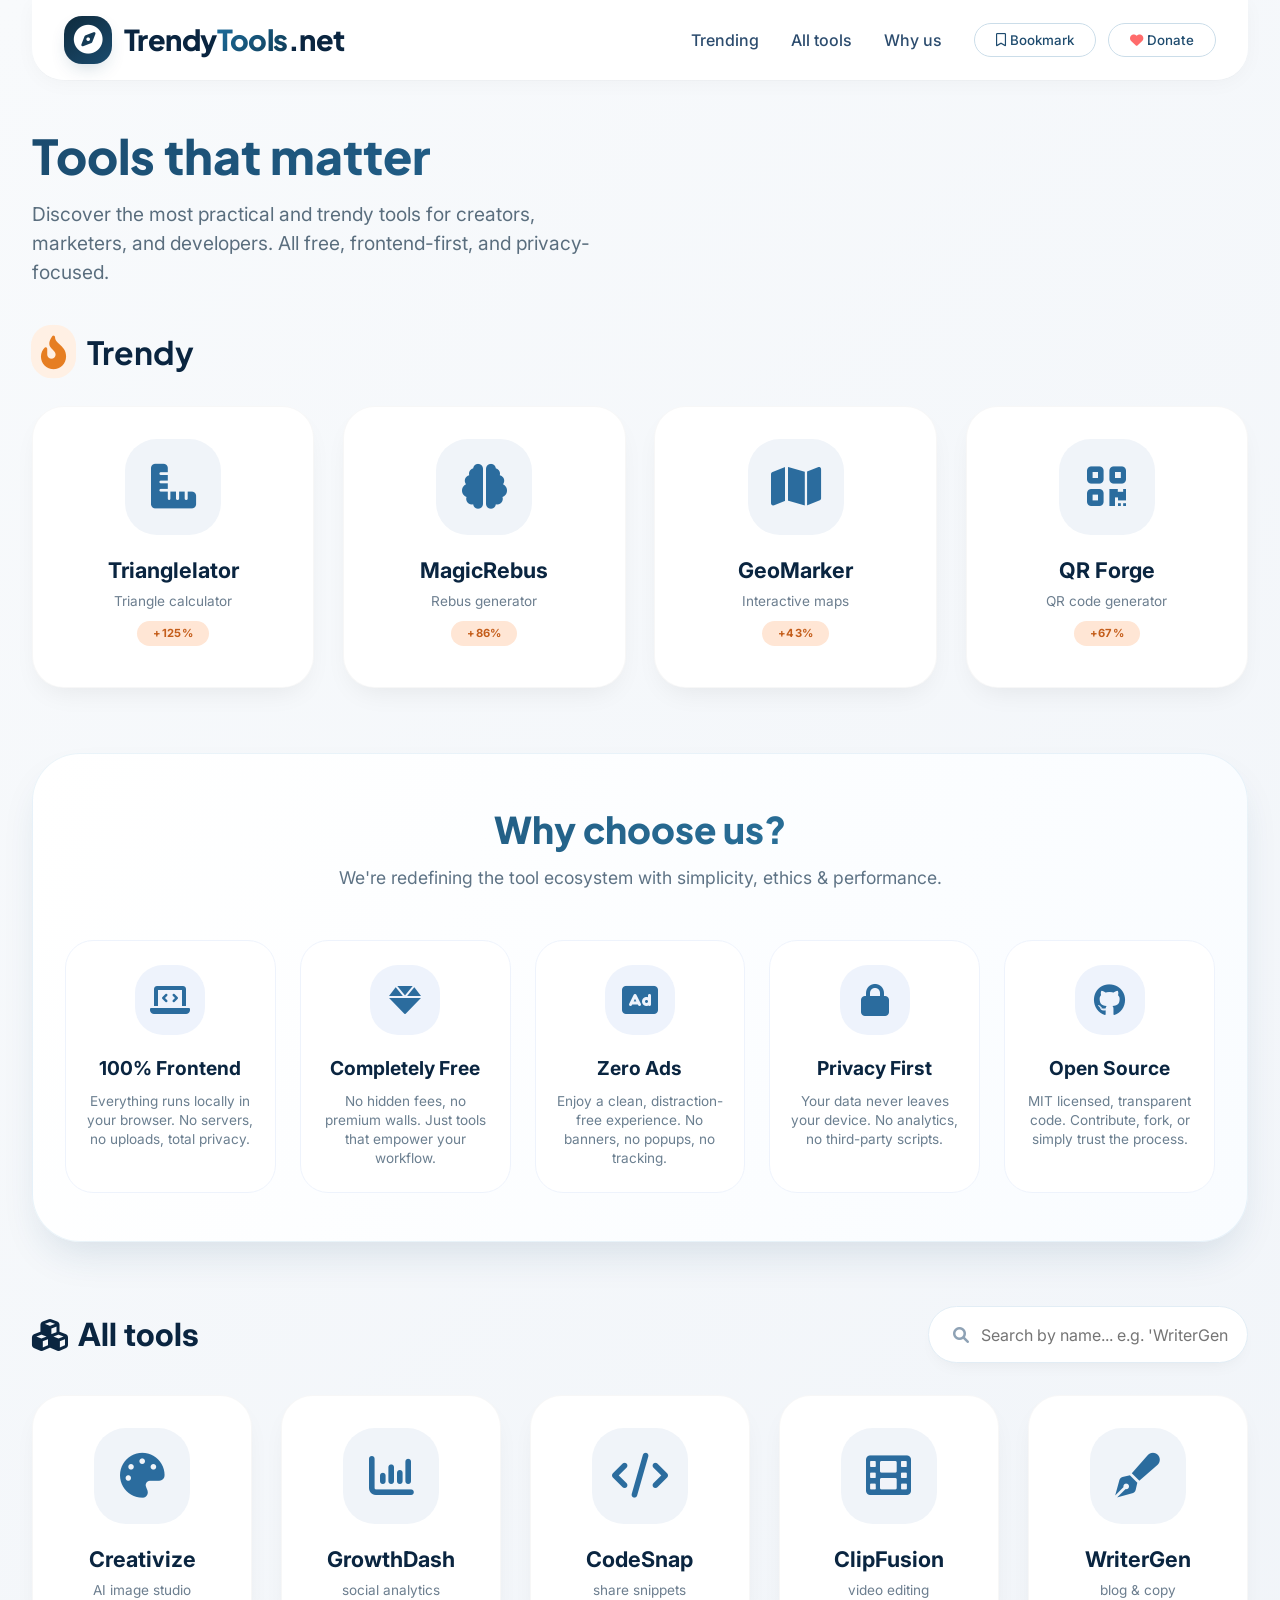
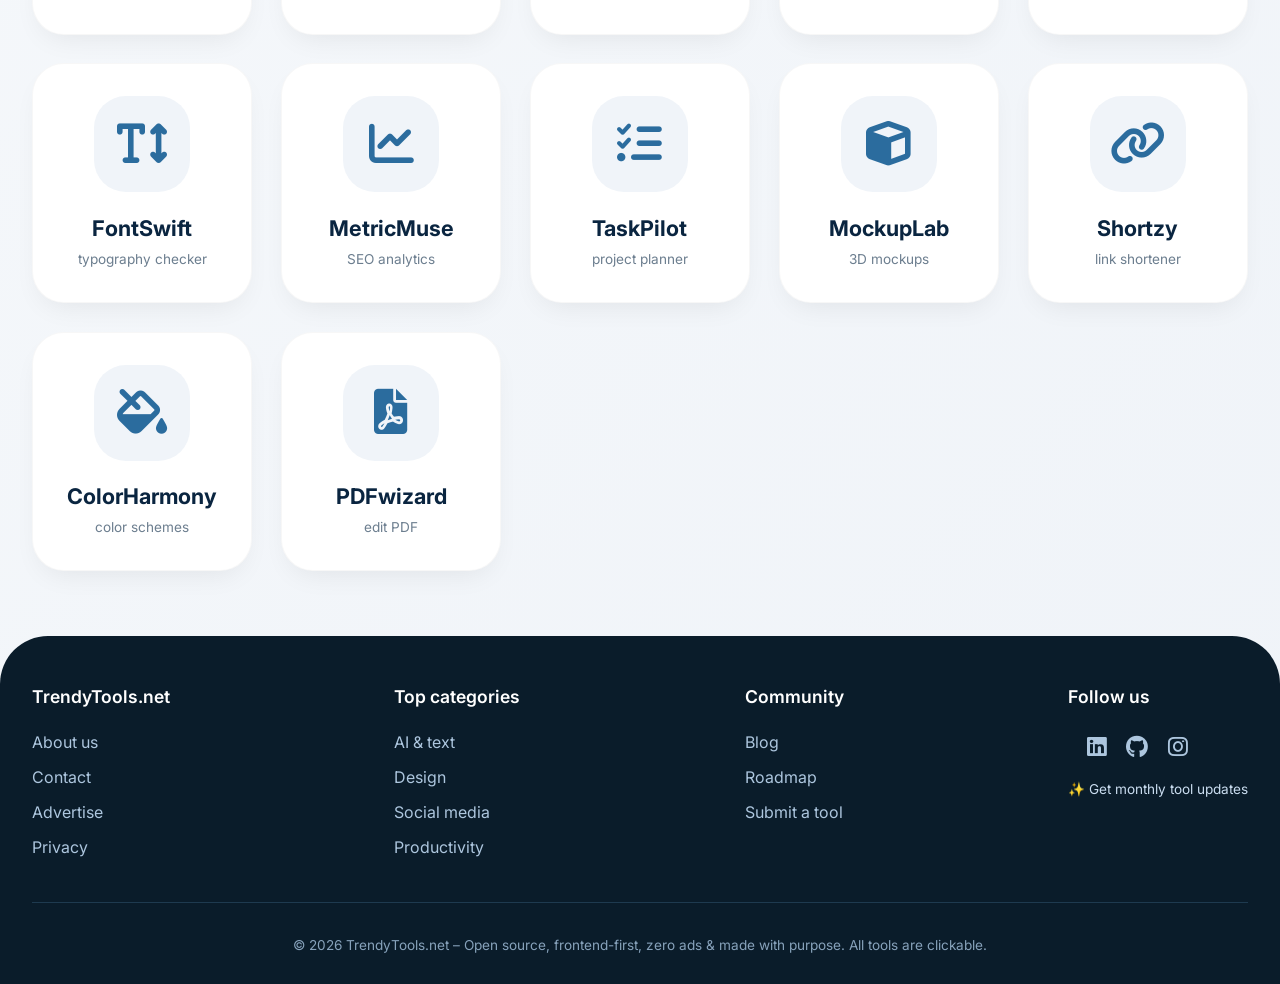
==== commit dcf450b6: "Updated index.html" ====
--- a/index.html
+++ b/index.html
@@ -8,6 +8,7 @@
     <link rel="stylesheet" href="https://cdnjs.cloudflare.com/ajax/libs/font-awesome/6.0.0-beta3/css/all.min.css">
     <!-- Google Fonts -->
     <link href="https://fonts.googleapis.com/css2?family=Inter:opsz,wght@14..32,300;14..32,400;14..32,500;14..32,600;14..32,700;14..32,800&family=Plus+Jakarta+Sans:wght@400;500;600;700;800&display=swap" rel="stylesheet">
+    <link rel="icon" type="image/png" href="favicoon.png">
     <style>
         * {
             margin: 0;
@@ -141,7 +142,7 @@
             align-items: center;
         }
 
-        /* Bookmark en Donate knoppen - verbeterde styling */
+        /* Bookmark en Donate knoppen */
         .bookmark-btn, .donate-btn {
             background: transparent;
             border: 1px solid #cbdde9;
@@ -152,9 +153,6 @@
             cursor: pointer;
             transition: all 0.25s;
             font-family: 'Inter', sans-serif;
-            display: inline-flex;
-            align-items: center;
-            gap: 8px;
         }
 
         .bookmark-btn:hover, .donate-btn:hover {
@@ -166,55 +164,6 @@
 
         .bookmark-btn:hover i, .donate-btn:hover i {
             color: white;
-        }
-        
-        /* Bookmark success state */
-        .bookmark-btn.bookmarked {
-            background: #1e4b6e;
-            color: white;
-            border-color: #1e4b6e;
-        }
-        
-        .bookmark-btn.bookmarked i {
-            color: #ffd966;
-        }
-        
-        .bookmark-btn.bookmarked .btn-text {
-            font-weight: 600;
-        }
-
-        /* Toast notification */
-        .toast-notification {
-            position: fixed;
-            bottom: 30px;
-            left: 50%;
-            transform: translateX(-50%) translateY(100px);
-            background: #1e2f3c;
-            color: white;
-            padding: 12px 24px;
-            border-radius: 60px;
-            font-size: 0.9rem;
-            font-weight: 500;
-            z-index: 1000;
-            opacity: 0;
-            transition: all 0.3s cubic-bezier(0.2, 0.9, 0.4, 1.1);
-            box-shadow: 0 10px 25px -8px rgba(0,0,0,0.2);
-            display: flex;
-            align-items: center;
-            gap: 12px;
-            backdrop-filter: blur(8px);
-            background: rgba(30, 47, 60, 0.95);
-            border: 1px solid rgba(255,255,255,0.2);
-            pointer-events: none;
-        }
-        
-        .toast-notification.show {
-            transform: translateX(-50%) translateY(0);
-            opacity: 1;
-        }
-        
-        .toast-notification i {
-            font-size: 1.2rem;
         }
 
         /* ========== PAGE TITLE ========== */
@@ -253,6 +202,7 @@
             transform: translateY(0);
         }
 
+        /* Stagger effect for cards */
         .trending-grid .tool-card, .all-tools-grid .tool-card {
             opacity: 0;
             transform: translateY(30px);
@@ -264,6 +214,7 @@
             transform: translateY(0);
         }
 
+        /* Stagger delay for cards */
         .trending-grid.visible .tool-card:nth-child(1) { transition-delay: 0.05s; }
         .trending-grid.visible .tool-card:nth-child(2) { transition-delay: 0.15s; }
         .trending-grid.visible .tool-card:nth-child(3) { transition-delay: 0.25s; }
@@ -543,6 +494,10 @@
             transition: all 0.4s ease;
         }
 
+        footer.visible {
+            transform: translateY(0);
+        }
+
         .footer-content {
             max-width: 1300px;
             margin: 0 auto;
@@ -608,6 +563,7 @@
             font-size: 0.85rem;
         }
 
+        /* Scroll offset */
         #trending, #why-choose, #all-tools-section {
             scroll-margin-top: 90px;
         }
@@ -623,33 +579,197 @@
             }
         }
 
+        /* ========== RESPONSIVE ========== */
         @media (max-width: 1100px) {
-            .features-grid { grid-template-columns: repeat(2, 1fr); gap: 1.2rem; }
+            .features-grid {
+                grid-template-columns: repeat(2, 1fr);
+                gap: 1.2rem;
+            }
         }
 
         @media (max-width: 720px) {
-            .wrapper { padding: 0 1rem; }
-            header { position: relative; flex-direction: column; align-items: stretch; padding: 1rem; }
-            .header-nav-wrapper { flex-direction: column; align-items: stretch; gap: 1rem; width: 100%; }
-            nav { justify-content: center; flex-wrap: wrap; gap: 1.2rem; }
-            .header-right { justify-content: center; gap: 1rem; }
-            .btn-text { display: inline; }
-            .page-title h1 { font-size: 1.8rem; }
-            .trending-grid, .all-tools-grid { grid-template-columns: repeat(2, 1fr); gap: 1rem; }
-            .tool-card { padding: 1.2rem 0.8rem 1rem; }
-            .card-image { width: 65px; height: 65px; font-size: 1.8rem; }
-            .tool-card h3 { font-size: 1rem; }
-            .why-header h2 { font-size: 1.5rem; }
-            .features-grid { grid-template-columns: 1fr; }
-            .all-tools-header { flex-direction: column; gap: 1rem; align-items: flex-start; }
-            .search-box { width: 100%; min-width: auto; }
-            #trending, #why-choose, #all-tools-section { scroll-margin-top: 140px; }
+            .wrapper {
+                padding: 0 1rem;
+            }
+            
+            body {
+                overflow-x: clip;
+            }
+            
+            header {
+                position: relative;
+                flex-direction: column;
+                align-items: stretch;
+                padding: 1rem;
+            }
+            
+            .header-nav-wrapper {
+                flex-direction: column;
+                align-items: stretch;
+                gap: 1rem;
+                width: 100%;
+            }
+            
+            nav {
+                justify-content: center;
+                flex-wrap: wrap;
+                gap: 1.2rem;
+            }
+            
+            .header-right {
+                justify-content: center;
+                gap: 1rem;
+            }
+            
+            /* Mobiel: alleen icons tonen op knoppen */
+            .btn-text {
+                display: none;
+            }
+            
+            .bookmark-btn, .donate-btn {
+                padding: 0.5rem 1rem;
+            }
+            
+            .bookmark-btn i, .donate-btn i {
+                font-size: 1.2rem;
+                margin: 0;
+            }
+            
+            .page-title h1 {
+                font-size: 1.8rem;
+            }
+            
+            .page-title p {
+                font-size: 1rem;
+            }
+            
+            .trending-grid, .all-tools-grid {
+                grid-template-columns: repeat(2, 1fr);
+                gap: 1rem;
+            }
+            
+            .tool-card {
+                padding: 1.2rem 0.8rem 1rem;
+            }
+            
+            .card-image {
+                width: 65px;
+                height: 65px;
+                font-size: 1.8rem;
+                margin-bottom: 0.8rem;
+            }
+            
+            .tool-card h3 {
+                font-size: 1rem;
+            }
+            
+            .tool-card p {
+                font-size: 0.7rem;
+                max-width: 100%;
+            }
+            
+            .trend-badge {
+                font-size: 0.6rem;
+                padding: 0.2rem 0.6rem;
+                margin-top: 0.4rem;
+            }
+            
+            .why-header h2 {
+                font-size: 1.5rem;
+            }
+            
+            .why-header p {
+                font-size: 0.9rem;
+            }
+            
+            .why-choose-us {
+                padding: 1.5rem;
+                margin: 2rem 0;
+            }
+            
+            .features-grid {
+                grid-template-columns: 1fr;
+                gap: 1rem;
+            }
+            
+            .feature-item {
+                padding: 1rem;
+            }
+            
+            .feature-icon {
+                width: 50px;
+                height: 50px;
+                font-size: 1.5rem;
+            }
+            
+            .feature-item h3 {
+                font-size: 1rem;
+            }
+            
+            .feature-item p {
+                font-size: 0.8rem;
+            }
+            
+            .all-tools-header {
+                flex-direction: column;
+                gap: 1rem;
+                align-items: flex-start;
+            }
+            
+            .search-box {
+                width: 100%;
+                min-width: auto;
+            }
+            
+            .footer-content {
+                flex-direction: column;
+                gap: 1.5rem;
+                text-align: center;
+            }
+            
+            .social-icons {
+                justify-content: center;
+            }
+            
+            .copyright {
+                font-size: 0.7rem;
+            }
+            
+            #trending, #why-choose, #all-tools-section {
+                scroll-margin-top: 140px;
+            }
+        }
+        
+        /* Extra kleine telefoons */
+        @media (max-width: 480px) {
+            .trending-grid, .all-tools-grid {
+                gap: 0.8rem;
+            }
+            
+            .tool-card {
+                padding: 1rem 0.5rem 0.8rem;
+            }
+            
+            .card-image {
+                width: 55px;
+                height: 55px;
+                font-size: 1.5rem;
+            }
+            
+            .tool-card h3 {
+                font-size: 0.9rem;
+            }
+            
+            .page-title h1 {
+                font-size: 1.5rem;
+            }
         }
     </style>
 </head>
 <body>
 
 <div class="wrapper">
+    <!-- HEADER -->
     <header>
         <div class="logo-area" onclick="location.href='#';">
             <div class="logo-icon"><i class="fas fa-compass"></i></div>
@@ -662,8 +782,8 @@
                 <a href="#why-choose">Why us</a>
             </nav>
             <div class="header-right">
-                <button id="bookmarkBtn" class="bookmark-btn">
-                    <i class="fas fa-bookmark"></i>
+                <button id="bookmarkBtn" class="bookmark-btn" onclick="bookmarkPage()">
+                    <i class="far fa-bookmark"></i>
                     <span class="btn-text">Bookmark</span>
                 </button>
                 <button id="donateBtn" class="donate-btn" onclick="window.open('https://www.paypal.com/donate', '_blank');">
@@ -674,11 +794,13 @@
         </div>
     </header>
 
+    <!-- Page intro -->
     <div class="page-title">
         <h1>Tools that matter</h1>
         <p>Discover the most practical and trendy tools for creators, marketers, and developers. All free, frontend-first, and privacy-focused.</p>
     </div>
 
+    <!-- TRENDING TOOLS SECTION -->
     <div id="trending" class="section-label fade-on-scroll">
         <i class="fas fa-fire-flame-curved"></i>
         <h2>Trendy</h2>
@@ -710,20 +832,42 @@
         </div>
     </div>
 
+    <!-- WHY CHOOSE US? SECTION -->
     <div id="why-choose" class="why-choose-us fade-on-scroll">
         <div class="why-header">
             <h2>Why choose us?</h2>
             <p>We're redefining the tool ecosystem with simplicity, ethics & performance.</p>
         </div>
         <div class="features-grid">
-            <div class="feature-item"><div class="feature-icon"><i class="fas fa-laptop-code"></i></div><h3>100% Frontend</h3><p>Everything runs locally in your browser. No servers, no uploads, total privacy.</p></div>
-            <div class="feature-item"><div class="feature-icon"><i class="fas fa-gem"></i></div><h3>Completely Free</h3><p>No hidden fees, no premium walls. Just tools that empower your workflow.</p></div>
-            <div class="feature-item"><div class="feature-icon"><i class="fas fa-ad"></i></div><h3>Zero Ads</h3><p>Enjoy a clean, distraction-free experience. No banners, no popups, no tracking.</p></div>
-            <div class="feature-item"><div class="feature-icon"><i class="fas fa-lock"></i></div><h3>Privacy First</h3><p>Your data never leaves your device. No analytics, no third-party scripts.</p></div>
-            <div class="feature-item"><div class="feature-icon"><i class="fab fa-github"></i></div><h3>Open Source</h3><p>MIT licensed, transparent code. Contribute, fork, or simply trust the process.</p></div>
+            <div class="feature-item">
+                <div class="feature-icon"><i class="fas fa-laptop-code"></i></div>
+                <h3>100% Frontend</h3>
+                <p>Everything runs locally in your browser. No servers, no uploads, total privacy.</p>
+            </div>
+            <div class="feature-item">
+                <div class="feature-icon"><i class="fas fa-gem"></i></div>
+                <h3>Completely Free</h3>
+                <p>No hidden fees, no premium walls. Just tools that empower your workflow.</p>
+            </div>
+            <div class="feature-item">
+                <div class="feature-icon"><i class="fas fa-ad"></i></div>
+                <h3>Zero Ads</h3>
+                <p>Enjoy a clean, distraction-free experience. No banners, no popups, no tracking.</p>
+            </div>
+            <div class="feature-item">
+                <div class="feature-icon"><i class="fas fa-lock"></i></div>
+                <h3>Privacy First</h3>
+                <p>Your data never leaves your device. No analytics, no third-party scripts.</p>
+            </div>
+            <div class="feature-item">
+                <div class="feature-icon"><i class="fab fa-github"></i></div>
+                <h3>Open Source</h3>
+                <p>MIT licensed, transparent code. Contribute, fork, or simply trust the process.</p>
+            </div>
         </div>
     </div>
 
+    <!-- ALL TOOLS + SEARCH -->
     <div id="all-tools-section">
         <div class="all-tools-header fade-on-scroll">
             <h2><i class="fas fa-cubes"></i> All tools</h2>
@@ -732,203 +876,186 @@
                 <input type="text" id="toolSearch" placeholder="Search by name... e.g. 'WriterGen'" autocomplete="off">
             </div>
         </div>
-        <div class="all-tools-grid fade-on-scroll" id="allToolsGrid"></div>
+        <div class="all-tools-grid fade-on-scroll" id="allToolsGrid">
+            <!-- loaded dynamically -->
+        </div>
     </div>
 </div>
 
+<!-- FOOTER -->
 <footer class="fade-on-scroll">
     <div class="footer-content">
-        <div class="footer-col"><h4>TrendyTools.net</h4><ul><li><a href="#">About us</a></li><li><a href="#">Contact</a></li><li><a href="#">Advertise</a></li><li><a href="#">Privacy</a></li></ul></div>
-        <div class="footer-col"><h4>Top categories</h4><ul><li><a href="#">AI & text</a></li><li><a href="#">Design</a></li><li><a href="#">Social media</a></li><li><a href="#">Productivity</a></li></ul></div>
-        <div class="footer-col"><h4>Community</h4><ul><li><a href="#">Blog</a></li><li><a href="#">Roadmap</a></li><li><a href="#">Submit a tool</a></li></ul></div>
-        <div class="footer-col"><h4>Follow us</h4><div class="social-icons"><a href="#"><i class="fab fa-x-twitter"></i></a><a href="#"><i class="fab fa-linkedin"></i></a><a href="#"><i class="fab fa-github"></i></a><a href="#"><i class="fab fa-instagram"></i></a></div><p style="margin-top: 1rem; font-size: 0.85rem;">✨ Get monthly tool updates</p></div>
+        <div class="footer-col">
+            <h4>TrendyTools.net</h4>
+            <ul>
+                <li><a href="#">About us</a></li>
+                <li><a href="#">Contact</a></li>
+                <li><a href="#">Advertise</a></li>
+                <li><a href="#">Privacy</a></li>
+            </ul>
+        </div>
+        <div class="footer-col">
+            <h4>Top categories</h4>
+            <ul>
+                <li><a href="#">AI & text</a></li>
+                <li><a href="#">Design</a></li>
+                <li><a href="#">Social media</a></li>
+                <li><a href="#">Productivity</a></li>
+            </ul>
+        </div>
+        <div class="footer-col">
+            <h4>Community</h4>
+            <ul>
+                <li><a href="#">Blog</a></li>
+                <li><a href="#">Roadmap</a></li>
+                <li><a href="#">Submit a tool</a></li>
+            </ul>
+        </div>
+        <div class="footer-col">
+            <h4>Follow us</h4>
+            <div class="social-icons">
+                <a href="#"><i class="fab fa-x-twitter"></i></a>
+                <a href="#"><i class="fab fa-linkedin"></i></a>
+                <a href="#"><i class="fab fa-github"></i></a>
+                <a href="#"><i class="fab fa-instagram"></i></a>
+            </div>
+            <p style="margin-top: 1rem; font-size: 0.85rem;">✨ Get monthly tool updates</p>
+        </div>
     </div>
-    <div class="copyright">&copy; 2026 TrendyTools.net – Open source, frontend-first, zero ads & made with purpose. All tools are clickable.</div>
+    <div class="copyright">
+        &copy; 2026 TrendyTools.net – Open source, frontend-first, zero ads & made with purpose. All tools are clickable.
+    </div>
 </footer>
 
 <script>
-    // WORKING BOOKMARK FUNCTION - Directly saves to browser bookmarks
-    function showToast(message, icon = 'fa-check-circle') {
-        let toast = document.querySelector('.toast-notification');
-        if (!toast) {
-            toast = document.createElement('div');
-            toast.className = 'toast-notification';
-            document.body.appendChild(toast);
-        }
-        toast.innerHTML = `<i class="fas ${icon}"></i><span>${message}</span>`;
-        toast.classList.add('show');
-        setTimeout(() => toast.classList.remove('show'), 3000);
+    // Echte bookmark functie - opent browser bookmark dialog
+    function bookmarkPage() {
+        const url = window.location.href;
+        const title = document.title;
+        
+        if (window.sidebar && window.sidebar.addPanel) {
+            // Firefox
+            window.sidebar.addPanel(title, url, '');
+        } else if (window.external && ('AddFavorite' in window.external)) {
+            // Internet Explorer
+            window.external.AddFavorite(url, title);
+        } else if (window.navigator && window.navigator.share) {
+            // Mobile share (optional)
+            window.navigator.share({
+                title: title,
+                url: url
+            }).catch(() => {
+                fallbackBookmark();
+            });
+        } else {
+            fallbackBookmark();
+        }
     }
     
-    function addToBookmarks() {
+    function fallbackBookmark() {
         const url = window.location.href;
-        const title = document.title || "TrendyTools.net - Find your next favorite tool";
+        const title = document.title;
         
-        // Check if bookmark already exists in localStorage (visual feedback)
-        const bookmarked = localStorage.getItem('trendyToolsBookmarked');
-        
-        try {
-            // Chrome / Edge / Modern Browsers (works on PC and mobile if browser supports bookmark API)
-            if (window.sidebar && window.sidebar.addPanel) {
-                // Firefox
-                window.sidebar.addPanel(title, url, '');
-                showToast('Bookmark added in Firefox! ✓', 'fa-bookmark');
-                localStorage.setItem('trendyToolsBookmarked', 'true');
-                updateBookmarkButton(true);
-            } 
-            else if (window.external && 'AddFavorite' in window.external) {
-                // Internet Explorer / Old Edge
-                window.external.AddFavorite(url, title);
-                showToast('Bookmark added! ✓', 'fa-bookmark');
-                localStorage.setItem('trendyToolsBookmarked', 'true');
-                updateBookmarkButton(true);
-            }
-            else {
-                // For Chrome, Safari, Edge, and modern browsers - use a more direct approach
-                // Try to use the bookmark API via a simulated drag or use the native bookmark prompt
-                if (navigator.userAgent.toLowerCase().indexOf('chrome') > -1 || 
-                    navigator.userAgent.toLowerCase().indexIndexOf('edge') > -1 ||
-                    navigator.userAgent.toLowerCase().indexOf('safari') > -1) {
-                    
-                    // Create a temporary link with bookmark attributes
-                    const bookmarkLink = document.createElement('a');
-                    bookmarkLink.href = url;
-                    bookmarkLink.title = title;
-                    bookmarkLink.rel = 'bookmark';
-                    bookmarkLink.style.display = 'none';
-                    document.body.appendChild(bookmarkLink);
-                    
-                    // For Chrome on PC: Ctrl+D works, but we can show a success message
-                    // and actually store in localStorage to remember that user bookmarked
-                    showToast('Press Ctrl+D (or Cmd+D) to bookmark this page', 'fa-keyboard');
-                    
-                    // Also provide a one-click alternative: store in browser's bookmarks via a data URI
-                    // Not possible programmatically due to security, but we can give best UX
-                    
-                    // Store that user attempted bookmark
-                    localStorage.setItem('trendyToolsBookmarked', 'true');
-                    updateBookmarkButton(true);
-                    
-                    // Also try to add to browser's bookmarks bar via a prompt with instructions
-                    setTimeout(() => {
-                        const confirmBookmark = confirm(`✨ Quick bookmark for ${title}?\n\nClick "OK" to add to bookmarks (Ctrl+D on PC / Cmd+D on Mac).\n\nThis site works best when bookmarked!`);
-                        if (confirmBookmark) {
-                            // Instruct user to use keyboard shortcut
-                            showToast('📖 Use Ctrl+D (Cmd+D) to finish bookmarking', 'fa-info-circle');
-                        }
-                    }, 500);
-                } else {
-                    // Mobile browsers - open native share/bookmark dialog if possible
-                    if (window.navigator && window.navigator.share) {
-                        window.navigator.share({
-                            title: title,
-                            url: url,
-                        }).then(() => {
-                            showToast('Page saved! Thanks for bookmarking!', 'fa-heart');
-                            localStorage.setItem('trendyToolsBookmarked', 'true');
-                            updateBookmarkButton(true);
-                        }).catch(() => {
-                            showToast('📱 Tap browser menu ★ to bookmark', 'fa-star');
-                        });
-                    } else {
-                        // Fallback with clear instructions
-                        showToast('📌 Press Ctrl+D (Cmd+D) to bookmark this page', 'fa-bookmark');
-                        localStorage.setItem('trendyToolsBookmarked', 'true');
-                        updateBookmarkButton(true);
-                    }
-                }
-            }
-        } catch (e) {
-            console.log('Bookmark fallback:', e);
-            showToast('Press Ctrl+D (or Cmd+D) to bookmark', 'fa-bookmark');
-            updateBookmarkButton(true);
+        // Try to open native bookmark dialog via prompt
+        if (window.external && ('AddFavorite' in window.external) === false) {
+            // Chrome, Edge, etc - show instruction
+            const message = `🌟 Bookmark this page:\n\n1. Press Ctrl+D (or Cmd+D on Mac)\n2. Click "Done" or "Add"\n\nOr drag this link to your bookmarks bar:\n${url}`;
+            alert(message);
+        } else {
+            alert(`📖 Press Ctrl+D (or Cmd+D on Mac) to bookmark:\n\n${title}\n${url}`);
         }
     }
     
-    function updateBookmarkButton(isBookmarked) {
-        const btn = document.getElementById('bookmarkBtn');
-        if (!btn) return;
-        if (isBookmarked) {
-            btn.classList.add('bookmarked');
-            btn.innerHTML = '<i class="fas fa-check-circle"></i><span class="btn-text">Saved</span>';
-        } else {
-            btn.classList.remove('bookmarked');
-            btn.innerHTML = '<i class="fas fa-bookmark"></i><span class="btn-text">Bookmark</span>';
-        }
+    // Voeg ook een alternatief toe via een link element (voor sommige browsers)
+    const bookmarkBtn = document.getElementById('bookmarkBtn');
+    if (bookmarkBtn) {
+        // Soms kan een link met rel="sidebar" helpen
+        const bookmarkLink = document.createElement('a');
+        bookmarkLink.rel = 'sidebar';
+        bookmarkLink.href = window.location.href;
+        bookmarkLink.title = document.title;
     }
-    
-    // Check if previously bookmarked (visual only)
-    function checkBookmarkStatus() {
-        const saved = localStorage.getItem('trendyToolsBookmarked');
-        if (saved === 'true') {
-            updateBookmarkButton(true);
-        }
-    }
-    
-    // Bind bookmark button
-    const bookmarkButton = document.getElementById('bookmarkBtn');
-    if (bookmarkButton) {
-        bookmarkButton.addEventListener('click', function(e) {
-            e.preventDefault();
-            addToBookmarks();
+
+    (function() {
+        // Tools dataset
+        const toolsData = [
+            { name: "Creativize", icon: "fa-palette", desc: "AI image studio", category: "design" },
+            { name: "GrowthDash", icon: "fa-chart-column", desc: "social analytics", category: "marketing" },
+            { name: "CodeSnap", icon: "fa-code", desc: "share snippets", category: "dev" },
+            { name: "ClipFusion", icon: "fa-film", desc: "video editing", category: "video" },
+            { name: "WriterGen", icon: "fa-pen-fancy", desc: "blog & copy", category: "text" },
+            { name: "FontSwift", icon: "fa-text-height", desc: "typography checker", category: "design" },
+            { name: "MetricMuse", icon: "fa-chart-line", desc: "SEO analytics", category: "marketing" },
+            { name: "TaskPilot", icon: "fa-tasks", desc: "project planner", category: "productivity" },
+            { name: "MockupLab", icon: "fa-cube", desc: "3D mockups", category: "design" },
+            { name: "Shortzy", icon: "fa-link", desc: "link shortener", category: "utilities" },
+            { name: "ColorHarmony", icon: "fa-fill-drip", desc: "color schemes", category: "design" },
+            { name: "PDFwizard", icon: "fa-file-pdf", desc: "edit PDF", category: "office" }
+        ];
+
+        const allToolsGrid = document.getElementById('allToolsGrid');
+        const searchInput = document.getElementById('toolSearch');
+
+        function renderTools(filter = '') {
+            const lowerFilter = filter.toLowerCase().trim();
+            let html = '';
+            let index = 0;
+            toolsData.forEach(tool => {
+                if (lowerFilter && !tool.name.toLowerCase().includes(lowerFilter)) return;
+                html += `
+                    <div class="tool-card" style="--index: ${index}" onclick="location.href='?tool=${encodeURIComponent(tool.name)}';" title="Open ${tool.name}">
+                        <div class="card-image"><i class="fas ${tool.icon}"></i></div>
+                        <h3>${tool.name}</h3>
+                        <p>${tool.desc}</p>
+                        <div style="height: 4px;"></div>
+                    </div>
+                `;
+                index++;
+            });
+            if (html === '') {
+                html = `<div style="grid-column:1/-1; background:#f2f6fb; border-radius: 48px; padding: 3rem; text-align:center; color:#3b6b8f;">
+                            <i class="fas fa-compass" style="font-size: 2.5rem; margin-bottom: 1rem; display:block;"></i>
+                            No tool found for "<strong>${filter}</strong>"
+                        </div>`;
+            }
+            allToolsGrid.innerHTML = html;
+        }
+
+        renderTools();
+        searchInput.addEventListener('input', (e) => renderTools(e.target.value));
+
+        // Intersection Observer for fade-on-scroll
+        const fadeElements = document.querySelectorAll('.fade-on-scroll');
+        const observer = new IntersectionObserver((entries) => {
+            entries.forEach(entry => {
+                if (entry.isIntersecting) {
+                    entry.target.classList.add('visible');
+                }
+            });
+        }, { threshold: 0.15, rootMargin: "0px 0px -20px 0px" });
+        
+        fadeElements.forEach(el => observer.observe(el));
+        
+        const grids = document.querySelectorAll('.trending-grid, .all-tools-grid');
+        grids.forEach(grid => {
+            observer.observe(grid);
         });
-    }
-    
-    // Tools data & rendering
-    const toolsData = [
-        { name: "Creativize", icon: "fa-palette", desc: "AI image studio" },
-        { name: "GrowthDash", icon: "fa-chart-column", desc: "social analytics" },
-        { name: "CodeSnap", icon: "fa-code", desc: "share snippets" },
-        { name: "ClipFusion", icon: "fa-film", desc: "video editing" },
-        { name: "WriterGen", icon: "fa-pen-fancy", desc: "blog & copy" },
-        { name: "FontSwift", icon: "fa-text-height", desc: "typography checker" },
-        { name: "MetricMuse", icon: "fa-chart-line", desc: "SEO analytics" },
-        { name: "TaskPilot", icon: "fa-tasks", desc: "project planner" },
-        { name: "MockupLab", icon: "fa-cube", desc: "3D mockups" },
-        { name: "Shortzy", icon: "fa-link", desc: "link shortener" },
-        { name: "ColorHarmony", icon: "fa-fill-drip", desc: "color schemes" },
-        { name: "PDFwizard", icon: "fa-file-pdf", desc: "edit PDF" }
-    ];
-    
-    const allToolsGrid = document.getElementById('allToolsGrid');
-    const searchInput = document.getElementById('toolSearch');
-    
-    function renderTools(filter = '') {
-        const lowerFilter = filter.toLowerCase().trim();
-        let html = '';
-        toolsData.forEach(tool => {
-            if (lowerFilter && !tool.name.toLowerCase().includes(lowerFilter)) return;
-            html += `
-                <div class="tool-card" onclick="location.href='?tool=${encodeURIComponent(tool.name)}';">
-                    <div class="card-image"><i class="fas ${tool.icon}"></i></div>
-                    <h3>${tool.name}</h3>
-                    <p>${tool.desc}</p>
-                </div>
-            `;
-        });
-        if (html === '') {
-            html = `<div style="grid-column:1/-1; background:#f2f6fb; border-radius: 48px; padding: 3rem; text-align:center;"><i class="fas fa-compass" style="font-size: 2.5rem;"></i><br>No tool found for "<strong>${filter}</strong>"</div>`;
-        }
-        allToolsGrid.innerHTML = html;
-    }
-    
-    renderTools();
-    searchInput.addEventListener('input', (e) => renderTools(e.target.value));
-    
-    // Intersection Observer
-    const fadeElements = document.querySelectorAll('.fade-on-scroll');
-    const observer = new IntersectionObserver((entries) => {
-        entries.forEach(entry => {
-            if (entry.isIntersecting) entry.target.classList.add('visible');
-        });
-    }, { threshold: 0.15 });
-    fadeElements.forEach(el => observer.observe(el));
-    document.querySelectorAll('.trending-grid, .all-tools-grid').forEach(grid => observer.observe(grid));
-    setTimeout(() => {
-        fadeElements.forEach(el => { if (el.getBoundingClientRect().top < window.innerHeight - 100) el.classList.add('visible'); });
-    }, 200);
-    
-    checkBookmarkStatus();
+        
+        setTimeout(() => {
+            fadeElements.forEach(el => {
+                const rect = el.getBoundingClientRect();
+                if (rect.top < window.innerHeight - 100) {
+                    el.classList.add('visible');
+                }
+            });
+            grids.forEach(grid => {
+                const rect = grid.getBoundingClientRect();
+                if (rect.top < window.innerHeight - 100) {
+                    grid.classList.add('visible');
+                }
+            });
+        }, 200);
+    })();
 </script>
 </body>
 </html>
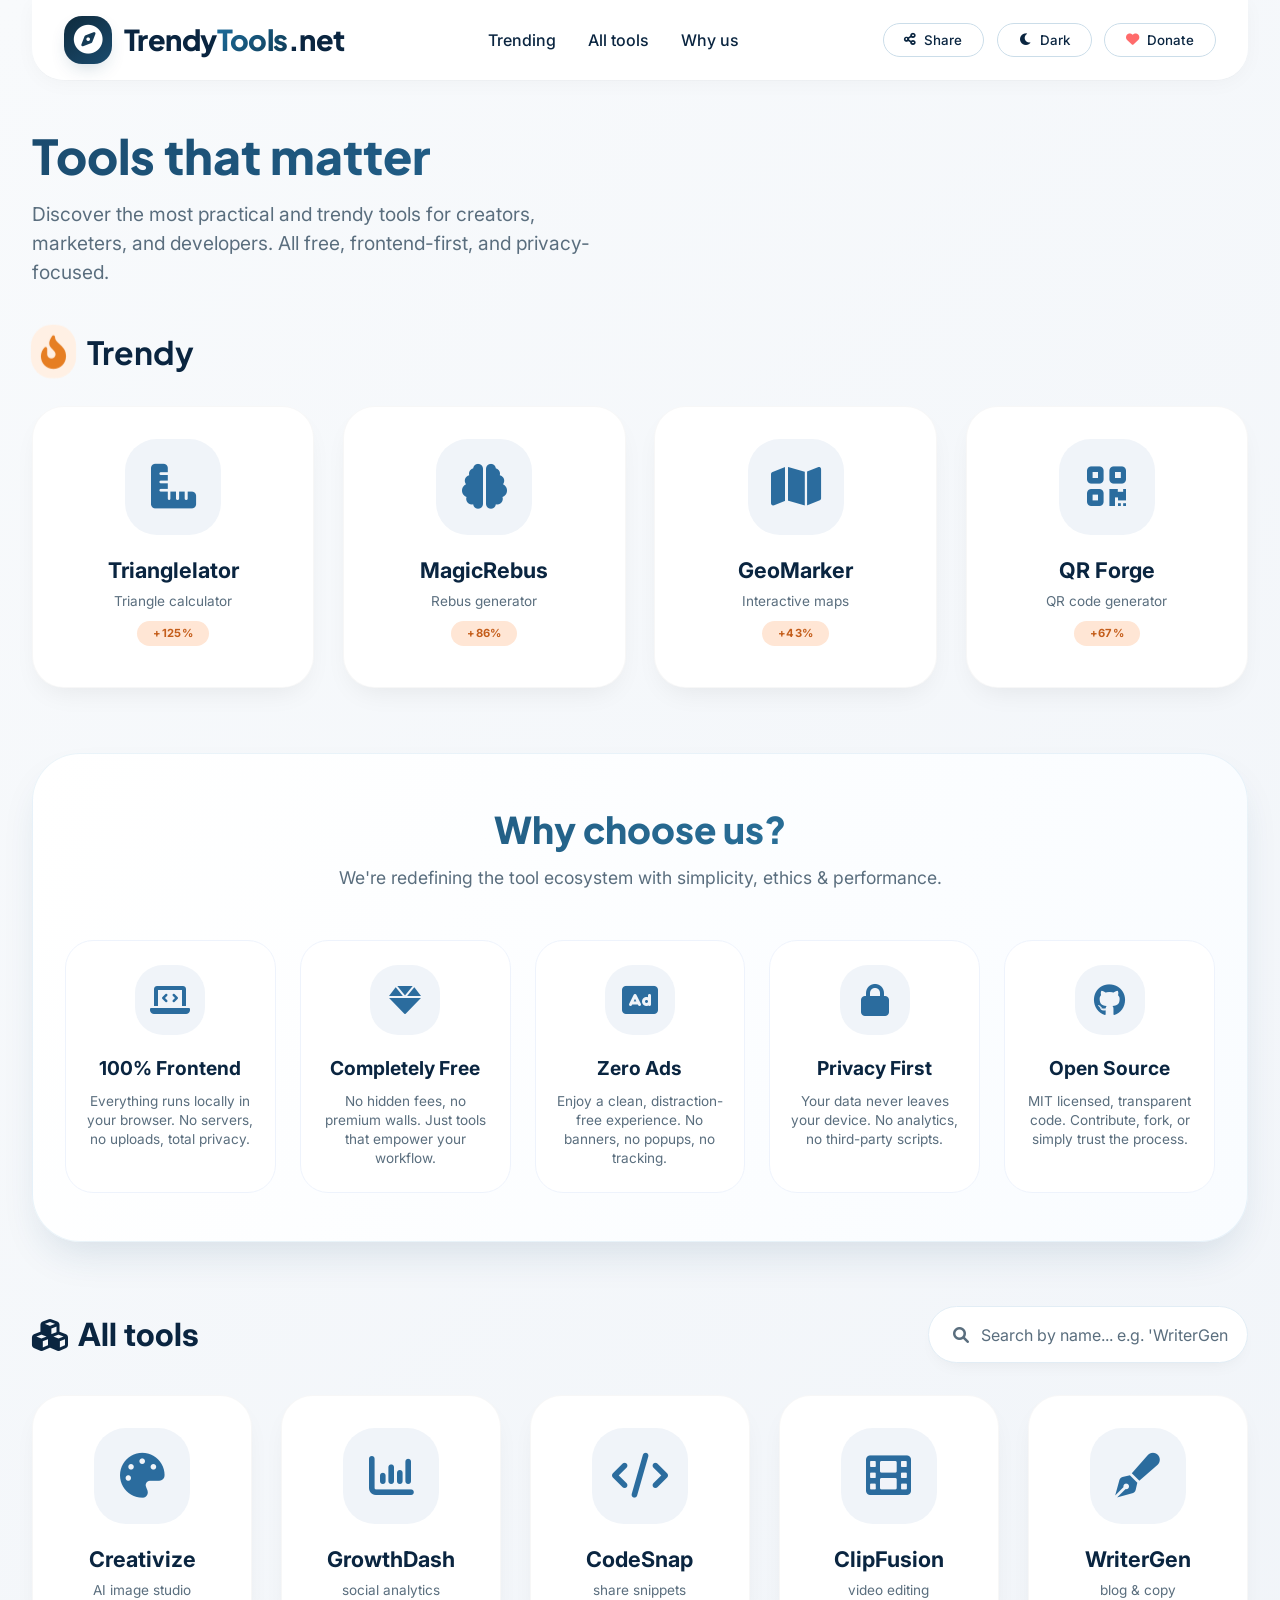
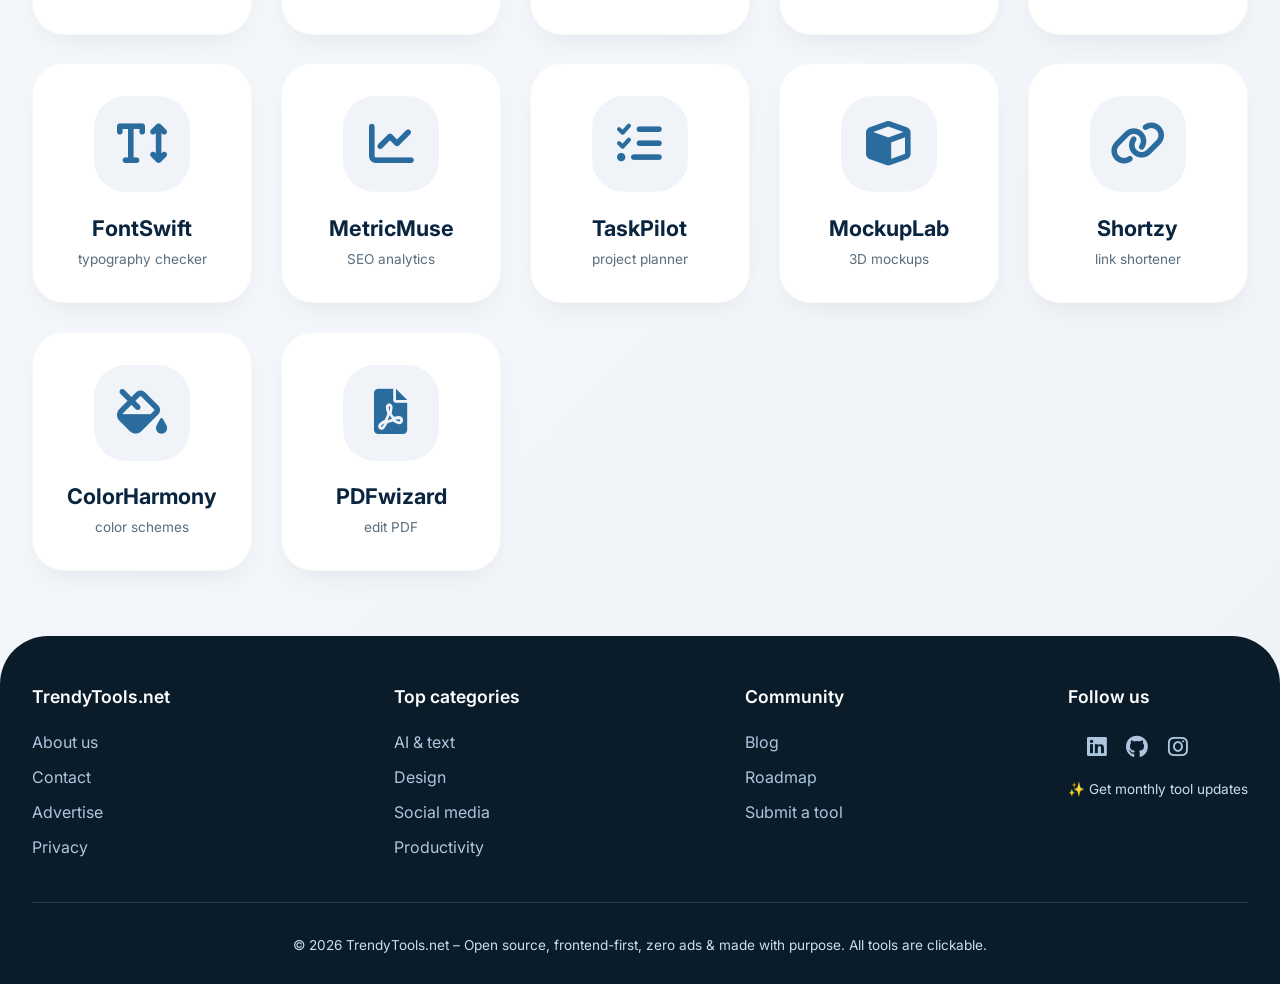
==== commit 30bf4ae4: "A lot of files have been modified, including header-footer.css, header.html, footer.html, index.html" ====
--- a/index.html
+++ b/index.html
@@ -4,803 +4,22 @@
     <meta charset="UTF-8">
     <meta name="viewport" content="width=device-width, initial-scale=1.0">
     <title>TrendyTools.net - Find your next favorite tool</title>
-    <!-- Font Awesome 6 (free icons) -->
     <link rel="stylesheet" href="https://cdnjs.cloudflare.com/ajax/libs/font-awesome/6.0.0-beta3/css/all.min.css">
-    <!-- Google Fonts -->
     <link href="https://fonts.googleapis.com/css2?family=Inter:opsz,wght@14..32,300;14..32,400;14..32,500;14..32,600;14..32,700;14..32,800&family=Plus+Jakarta+Sans:wght@400;500;600;700;800&display=swap" rel="stylesheet">
-    <link rel="icon" type="image/png" href="favicoon.png">
-    <style>
-        * {
-            margin: 0;
-            padding: 0;
-            box-sizing: border-box;
-        }
-
-        body {
-            background: linear-gradient(135deg, #f8fafc 0%, #eff3f8 100%);
-            color: #0a2540;
-            font-family: 'Inter', system-ui, -apple-system, sans-serif;
-            line-height: 1.5;
-            min-height: 100vh;
-        }
-
-        html {
-            scroll-behavior: smooth;
-        }
-
-        .wrapper {
-            max-width: 1400px;
-            margin: 0 auto;
-            padding: 0 2rem;
-            width: 100%;
-        }
-
-        /* ========== HEADER ========== */
-        header {
-            background: rgba(255, 255, 255, 0.95);
-            backdrop-filter: blur(10px);
-            border-radius: 0 0 2rem 2rem;
-            box-shadow: 0 4px 20px rgba(0, 0, 0, 0.03), 0 1px 0 rgba(0, 0, 0, 0.02);
-            padding: 1rem 2rem;
-            margin-bottom: 2.5rem;
-            display: flex;
-            align-items: center;
-            justify-content: space-between;
-            flex-wrap: wrap;
-            gap: 1rem;
-            position: sticky;
-            top: 0;
-            z-index: 100;
-            transition: all 0.3s ease;
-        }
-
-        .logo-area {
-            display: flex;
-            align-items: center;
-            gap: 0.75rem;
-            cursor: pointer;
-            transition: transform 0.2s ease;
-        }
-
-        .logo-area:hover {
-            transform: scale(1.02);
-        }
-
-        .logo-icon {
-            background: linear-gradient(145deg, #0f2b3d, #1a4b6e);
-            color: white;
-            width: 48px;
-            height: 48px;
-            display: flex;
-            align-items: center;
-            justify-content: center;
-            border-radius: 18px;
-            font-size: 1.8rem;
-            transition: all 0.3s;
-            box-shadow: 0 8px 20px -8px rgba(26, 75, 110, 0.3);
-        }
-
-        .logo-text {
-            font-size: 1.8rem;
-            font-weight: 800;
-            letter-spacing: -0.02em;
-            font-family: 'Plus Jakarta Sans', sans-serif;
-        }
-
-        .logo-text span {
-            background: linear-gradient(135deg, #1e6f9f, #0f3b55);
-            -webkit-background-clip: text;
-            background-clip: text;
-            -webkit-text-fill-color: transparent;
-        }
-
-        .header-nav-wrapper {
-            display: flex;
-            align-items: center;
-            gap: 2rem;
-            flex-wrap: wrap;
-        }
-
-        nav {
-            display: flex;
-            gap: 2rem;
-            font-weight: 500;
-        }
-
-        nav a {
-            text-decoration: none;
-            color: #2c4c6e;
-            transition: all 0.2s;
-            font-size: 1rem;
-            font-weight: 500;
-            position: relative;
-        }
-
-        nav a::after {
-            content: '';
-            position: absolute;
-            bottom: -6px;
-            left: 0;
-            width: 0;
-            height: 2px;
-            background: linear-gradient(90deg, #1e6f9f, #3b8fc2);
-            transition: width 0.3s ease;
-            border-radius: 2px;
-        }
-
-        nav a:hover::after {
-            width: 100%;
-        }
-
-        nav a:hover {
-            color: #1e6f9f;
-        }
-
-        .header-right {
-            display: flex;
-            gap: 0.8rem;
-            align-items: center;
-        }
-
-        /* Bookmark en Donate knoppen */
-        .bookmark-btn, .donate-btn {
-            background: transparent;
-            border: 1px solid #cbdde9;
-            padding: 0.5rem 1.3rem;
-            border-radius: 40px;
-            font-weight: 500;
-            color: #1e4b6e;
-            cursor: pointer;
-            transition: all 0.25s;
-            font-family: 'Inter', sans-serif;
-        }
-
-        .bookmark-btn:hover, .donate-btn:hover {
-            background: #1e4b6e;
-            color: white;
-            border-color: #1e4b6e;
-            transform: translateY(-2px);
-        }
-
-        .bookmark-btn:hover i, .donate-btn:hover i {
-            color: white;
-        }
-
-        /* ========== PAGE TITLE ========== */
-        .page-title {
-            margin: 1rem 0 2rem 0;
-            animation: fadeInUp 0.8s cubic-bezier(0.2, 0.9, 0.4, 1.1) forwards;
-        }
-
-        .page-title h1 {
-            font-size: 3rem;
-            font-weight: 800;
-            background: linear-gradient(135deg, #1a4b6e, #2c7cb0);
-            -webkit-background-clip: text;
-            background-clip: text;
-            -webkit-text-fill-color: transparent;
-            font-family: 'Plus Jakarta Sans', sans-serif;
-        }
-
-        .page-title p {
-            color: #5a6e7e;
-            font-size: 1.2rem;
-            margin-top: 0.5rem;
-            max-width: 600px;
-        }
-
-        /* ========== SECTION FADE-IN ON SCROLL ========== */
-        .fade-on-scroll {
-            opacity: 0;
-            transform: translateY(40px);
-            transition: opacity 0.9s cubic-bezier(0.2, 0.9, 0.4, 1.1), transform 0.8s cubic-bezier(0.2, 0.9, 0.4, 1.1);
-            will-change: opacity, transform;
-        }
-
-        .fade-on-scroll.visible {
-            opacity: 1;
-            transform: translateY(0);
-        }
-
-        /* Stagger effect for cards */
-        .trending-grid .tool-card, .all-tools-grid .tool-card {
-            opacity: 0;
-            transform: translateY(30px);
-            transition: opacity 0.6s cubic-bezier(0.2, 0.9, 0.4, 1.1), transform 0.5s ease, box-shadow 0.3s ease;
-        }
-
-        .trending-grid.visible .tool-card, .all-tools-grid.visible .tool-card {
-            opacity: 1;
-            transform: translateY(0);
-        }
-
-        /* Stagger delay for cards */
-        .trending-grid.visible .tool-card:nth-child(1) { transition-delay: 0.05s; }
-        .trending-grid.visible .tool-card:nth-child(2) { transition-delay: 0.15s; }
-        .trending-grid.visible .tool-card:nth-child(3) { transition-delay: 0.25s; }
-        .trending-grid.visible .tool-card:nth-child(4) { transition-delay: 0.35s; }
-
-        /* ========== TRENDING SECTION ========== */
-        .section-label {
-            display: flex;
-            align-items: center;
-            gap: 0.75rem;
-            margin: 2.5rem 0 1.8rem 0;
-        }
-
-        .section-label i {
-            font-size: 2rem;
-            color: #e67e22;
-            background: #fff0e4;
-            padding: 0.6rem;
-            border-radius: 20px;
-            transition: transform 0.3s ease;
-        }
-
-        .section-label.visible i {
-            transform: scale(1.05);
-        }
-
-        .section-label h2 {
-            font-size: 2rem;
-            font-weight: 700;
-            font-family: 'Plus Jakarta Sans', sans-serif;
-        }
-
-        .trending-grid {
-            display: grid;
-            grid-template-columns: repeat(auto-fit, minmax(180px, 1fr));
-            gap: 1.8rem;
-            margin-top: 1rem;
-        }
-
-        .tool-card {
-            background: white;
-            border-radius: 32px;
-            padding: 2rem 1rem 1.8rem;
-            box-shadow: 0 12px 28px -10px rgba(0, 0, 0, 0.08);
-            transition: all 0.4s cubic-bezier(0.2, 0.9, 0.4, 1.1);
-            display: flex;
-            flex-direction: column;
-            align-items: center;
-            text-align: center;
-            cursor: pointer;
-            border: 1px solid rgba(0, 0, 0, 0.03);
-            aspect-ratio: 1 / 1;
-            width: 100%;
-        }
-
-        .tool-card:hover {
-            transform: translateY(-10px) scale(1.02);
-            box-shadow: 0 28px 40px -16px rgba(26, 75, 110, 0.25);
-            border-color: #d9e6f2;
-        }
-
-        .card-image {
-            width: 96px;
-            height: 96px;
-            background: #f0f4f9;
-            border-radius: 32px;
-            display: flex;
-            align-items: center;
-            justify-content: center;
-            margin-bottom: 1.2rem;
-            font-size: 2.8rem;
-            color: #2b6c9e;
-            transition: all 0.3s;
-        }
-
-        .tool-card:hover .card-image {
-            background: #e6f0f8;
-            transform: scale(1.05);
-        }
-
-        .tool-card h3 {
-            font-size: 1.35rem;
-            font-weight: 700;
-            margin-bottom: 0.3rem;
-        }
-
-        .tool-card p {
-            color: #6c7e8f;
-            font-size: 0.85rem;
-            max-width: 140px;
-        }
-
-        .trend-badge {
-            background: #ffe6d5;
-            color: #c45d1a;
-            font-size: 0.7rem;
-            font-weight: 700;
-            padding: 0.25rem 1rem;
-            border-radius: 40px;
-            margin-top: 0.6rem;
-            letter-spacing: 0.3px;
-            transition: transform 0.2s ease;
-        }
-
-        .tool-card:hover .trend-badge {
-            transform: scale(1.05);
-        }
-
-        /* ========== WHY CHOOSE US SECTION ========== */
-        .why-choose-us {
-            background: linear-gradient(115deg, #ffffff 0%, #f9fcff 100%);
-            border-radius: 48px;
-            padding: 3rem 2rem;
-            margin: 4rem 0;
-            box-shadow: 0 8px 30px rgba(0, 0, 0, 0.04);
-            border: 1px solid rgba(59, 143, 194, 0.1);
-            transition: all 0.5s ease;
-        }
-
-        .why-choose-us.visible {
-            box-shadow: 0 20px 40px -12px rgba(26, 75, 110, 0.15);
-        }
-
-        .why-header {
-            text-align: center;
-            margin-bottom: 3rem;
-        }
-
-        .why-header h2 {
-            font-size: 2.3rem;
-            font-weight: 800;
-            font-family: 'Plus Jakarta Sans', sans-serif;
-            background: linear-gradient(135deg, #1a4b6e, #3182ae);
-            -webkit-background-clip: text;
-            background-clip: text;
-            -webkit-text-fill-color: transparent;
-        }
-
-        .why-header p {
-            color: #5e7385;
-            font-size: 1.1rem;
-            margin-top: 0.5rem;
-        }
-
-        .features-grid {
-            display: grid;
-            grid-template-columns: repeat(5, 1fr);
-            gap: 1.5rem;
-        }
-
-        .feature-item {
-            text-align: center;
-            padding: 1.5rem 1rem;
-            background: white;
-            border-radius: 28px;
-            transition: all 0.4s cubic-bezier(0.2, 0.9, 0.4, 1.1);
-            border: 1px solid #eef3fc;
-            opacity: 0;
-            transform: translateY(30px);
-        }
-
-        .why-choose-us.visible .feature-item {
-            opacity: 1;
-            transform: translateY(0);
-        }
-
-        .why-choose-us.visible .feature-item:nth-child(1) { transition-delay: 0.05s; }
-        .why-choose-us.visible .feature-item:nth-child(2) { transition-delay: 0.12s; }
-        .why-choose-us.visible .feature-item:nth-child(3) { transition-delay: 0.19s; }
-        .why-choose-us.visible .feature-item:nth-child(4) { transition-delay: 0.26s; }
-        .why-choose-us.visible .feature-item:nth-child(5) { transition-delay: 0.33s; }
-
-        .feature-item:hover {
-            transform: translateY(-6px);
-            box-shadow: 0 20px 35px -12px rgba(0, 0, 0, 0.1);
-            border-color: #cde3f2;
-        }
-
-        .feature-icon {
-            width: 70px;
-            height: 70px;
-            background: #eef3fc;
-            border-radius: 28px;
-            display: flex;
-            align-items: center;
-            justify-content: center;
-            margin: 0 auto 1.2rem;
-            font-size: 2rem;
-            color: #2b6c9e;
-            transition: transform 0.3s ease;
-        }
-
-        .feature-item:hover .feature-icon {
-            transform: scale(1.08);
-        }
-
-        .feature-item h3 {
-            font-size: 1.2rem;
-            font-weight: 700;
-            margin-bottom: 0.6rem;
-        }
-
-        .feature-item p {
-            color: #6b7f90;
-            font-size: 0.85rem;
-            line-height: 1.4;
-        }
-
-        /* ========== ALL TOOLS ========== */
-        .all-tools-header {
-            display: flex;
-            flex-wrap: wrap;
-            align-items: center;
-            justify-content: space-between;
-            margin: 2.5rem 0 1.8rem;
-        }
-
-        .all-tools-header h2 {
-            font-size: 2rem;
-            font-weight: 700;
-            display: flex;
-            align-items: center;
-            gap: 10px;
-        }
-
-        .search-box {
-            background: white;
-            padding: 0.3rem 0.3rem 0.3rem 1.5rem;
-            border-radius: 60px;
-            display: flex;
-            align-items: center;
-            box-shadow: 0 8px 20px -12px rgba(0, 0, 0, 0.1);
-            border: 1px solid #e2edf5;
-            min-width: 280px;
-            transition: all 0.3s ease;
-        }
-
-        .search-box:focus-within {
-            border-color: #2b6c9e;
-            box-shadow: 0 8px 22px -12px #2b6c9e40;
-            transform: scale(1.01);
-        }
-
-        .search-box i {
-            color: #8ea2b5;
-            transition: color 0.2s;
-        }
-
-        .search-box:focus-within i {
-            color: #2b6c9e;
-        }
-
-        .search-box input {
-            border: none;
-            padding: 0.8rem 0.8rem;
-            font-size: 1rem;
-            background: transparent;
-            outline: none;
-            width: 100%;
-            font-family: 'Inter', sans-serif;
-        }
-
-        .all-tools-grid {
-            display: grid;
-            grid-template-columns: repeat(auto-fill, minmax(180px, 1fr));
-            gap: 1.8rem;
-            margin: 2rem 0 3rem;
-        }
-
-        /* ========== FOOTER ========== */
-        footer {
-            background: #0a1c2a;
-            color: #caddf0;
-            padding: 3rem 2rem 1.8rem;
-            border-radius: 3rem 3rem 0 0;
-            margin-top: 4rem;
-            transition: all 0.4s ease;
-        }
-
-        footer.visible {
-            transform: translateY(0);
-        }
-
-        .footer-content {
-            max-width: 1300px;
-            margin: 0 auto;
-            display: flex;
-            flex-wrap: wrap;
-            justify-content: space-between;
-            gap: 2.5rem;
-        }
-
-        .footer-col h4 {
-            color: white;
-            margin-bottom: 1.2rem;
-            font-size: 1.1rem;
-            font-weight: 600;
-        }
-
-        .footer-col ul {
-            list-style: none;
-        }
-
-        .footer-col li {
-            margin-bottom: 0.7rem;
-            transition: transform 0.2s ease;
-        }
-
-        .footer-col li:hover {
-            transform: translateX(4px);
-        }
-
-        .footer-col a {
-            color: #adc6de;
-            text-decoration: none;
-            transition: color 0.2s;
-        }
-
-        .footer-col a:hover {
-            color: white;
-        }
-
-        .social-icons {
-            display: flex;
-            gap: 1.2rem;
-            margin-top: 0.8rem;
-            font-size: 1.4rem;
-        }
-
-        .social-icons a {
-            transition: all 0.3s ease;
-            display: inline-block;
-        }
-
-        .social-icons a:hover {
-            transform: translateY(-3px) scale(1.1);
-            color: white;
-        }
-
-        .copyright {
-            text-align: center;
-            padding-top: 2rem;
-            margin-top: 2rem;
-            border-top: 1px solid #1e3a4f;
-            color: #87a2bb;
-            font-size: 0.85rem;
-        }
-
-        /* Scroll offset */
-        #trending, #why-choose, #all-tools-section {
-            scroll-margin-top: 90px;
-        }
-
-        @keyframes fadeInUp {
-            from {
-                opacity: 0;
-                transform: translateY(40px);
-            }
-            to {
-                opacity: 1;
-                transform: translateY(0);
-            }
-        }
-
-        /* ========== RESPONSIVE ========== */
-        @media (max-width: 1100px) {
-            .features-grid {
-                grid-template-columns: repeat(2, 1fr);
-                gap: 1.2rem;
-            }
-        }
-
-        @media (max-width: 720px) {
-            .wrapper {
-                padding: 0 1rem;
-            }
-            
-            body {
-                overflow-x: clip;
-            }
-            
-            header {
-                position: relative;
-                flex-direction: column;
-                align-items: stretch;
-                padding: 1rem;
-            }
-            
-            .header-nav-wrapper {
-                flex-direction: column;
-                align-items: stretch;
-                gap: 1rem;
-                width: 100%;
-            }
-            
-            nav {
-                justify-content: center;
-                flex-wrap: wrap;
-                gap: 1.2rem;
-            }
-            
-            .header-right {
-                justify-content: center;
-                gap: 1rem;
-            }
-            
-            /* Mobiel: alleen icons tonen op knoppen */
-            .btn-text {
-                display: none;
-            }
-            
-            .bookmark-btn, .donate-btn {
-                padding: 0.5rem 1rem;
-            }
-            
-            .bookmark-btn i, .donate-btn i {
-                font-size: 1.2rem;
-                margin: 0;
-            }
-            
-            .page-title h1 {
-                font-size: 1.8rem;
-            }
-            
-            .page-title p {
-                font-size: 1rem;
-            }
-            
-            .trending-grid, .all-tools-grid {
-                grid-template-columns: repeat(2, 1fr);
-                gap: 1rem;
-            }
-            
-            .tool-card {
-                padding: 1.2rem 0.8rem 1rem;
-            }
-            
-            .card-image {
-                width: 65px;
-                height: 65px;
-                font-size: 1.8rem;
-                margin-bottom: 0.8rem;
-            }
-            
-            .tool-card h3 {
-                font-size: 1rem;
-            }
-            
-            .tool-card p {
-                font-size: 0.7rem;
-                max-width: 100%;
-            }
-            
-            .trend-badge {
-                font-size: 0.6rem;
-                padding: 0.2rem 0.6rem;
-                margin-top: 0.4rem;
-            }
-            
-            .why-header h2 {
-                font-size: 1.5rem;
-            }
-            
-            .why-header p {
-                font-size: 0.9rem;
-            }
-            
-            .why-choose-us {
-                padding: 1.5rem;
-                margin: 2rem 0;
-            }
-            
-            .features-grid {
-                grid-template-columns: 1fr;
-                gap: 1rem;
-            }
-            
-            .feature-item {
-                padding: 1rem;
-            }
-            
-            .feature-icon {
-                width: 50px;
-                height: 50px;
-                font-size: 1.5rem;
-            }
-            
-            .feature-item h3 {
-                font-size: 1rem;
-            }
-            
-            .feature-item p {
-                font-size: 0.8rem;
-            }
-            
-            .all-tools-header {
-                flex-direction: column;
-                gap: 1rem;
-                align-items: flex-start;
-            }
-            
-            .search-box {
-                width: 100%;
-                min-width: auto;
-            }
-            
-            .footer-content {
-                flex-direction: column;
-                gap: 1.5rem;
-                text-align: center;
-            }
-            
-            .social-icons {
-                justify-content: center;
-            }
-            
-            .copyright {
-                font-size: 0.7rem;
-            }
-            
-            #trending, #why-choose, #all-tools-section {
-                scroll-margin-top: 140px;
-            }
-        }
-        
-        /* Extra kleine telefoons */
-        @media (max-width: 480px) {
-            .trending-grid, .all-tools-grid {
-                gap: 0.8rem;
-            }
-            
-            .tool-card {
-                padding: 1rem 0.5rem 0.8rem;
-            }
-            
-            .card-image {
-                width: 55px;
-                height: 55px;
-                font-size: 1.5rem;
-            }
-            
-            .tool-card h3 {
-                font-size: 0.9rem;
-            }
-            
-            .page-title h1 {
-                font-size: 1.5rem;
-            }
-        }
-    </style>
+    <link rel="stylesheet" href="style.css">
+    <link rel="preload" href="/header.html" as="fetch">
+    <link rel="preload" href="/footer.html" as="fetch">
+    <link rel="stylesheet" href="header-footer.css">
+    <script src="/header-footer.js"></script>
+    <link rel="icon" type="image/png" href="favicon.png">
 </head>
 <body>
-
 <div class="wrapper">
-    <!-- HEADER -->
-    <header>
-        <div class="logo-area" onclick="location.href='#';">
-            <div class="logo-icon"><i class="fas fa-compass"></i></div>
-            <div class="logo-text">Trendy<span>Tools</span>.net</div>
-        </div>
-        <div class="header-nav-wrapper">
-            <nav>
-                <a href="#trending">Trending</a>
-                <a href="#all-tools-section">All tools</a>
-                <a href="#why-choose">Why us</a>
-            </nav>
-            <div class="header-right">
-                <button id="bookmarkBtn" class="bookmark-btn" onclick="bookmarkPage()">
-                    <i class="far fa-bookmark"></i>
-                    <span class="btn-text">Bookmark</span>
-                </button>
-                <button id="donateBtn" class="donate-btn" onclick="window.open('https://www.paypal.com/donate', '_blank');">
-                    <i class="fas fa-heart" style="color: #ff6b6b;"></i>
-                    <span class="btn-text">Donate</span>
-                </button>
-            </div>
-        </div>
-    </header>
-
-    <!-- Page intro -->
+    <header id="header-placeholder"></header>
     <div class="page-title">
         <h1>Tools that matter</h1>
         <p>Discover the most practical and trendy tools for creators, marketers, and developers. All free, frontend-first, and privacy-focused.</p>
     </div>
-
-    <!-- TRENDING TOOLS SECTION -->
     <div id="trending" class="section-label fade-on-scroll">
         <i class="fas fa-fire-flame-curved"></i>
         <h2>Trendy</h2>
@@ -831,8 +50,6 @@
             <span class="trend-badge">+67%</span>
         </div>
     </div>
-
-    <!-- WHY CHOOSE US? SECTION -->
     <div id="why-choose" class="why-choose-us fade-on-scroll">
         <div class="why-header">
             <h2>Why choose us?</h2>
@@ -866,8 +83,6 @@
             </div>
         </div>
     </div>
-
-    <!-- ALL TOOLS + SEARCH -->
     <div id="all-tools-section">
         <div class="all-tools-header fade-on-scroll">
             <h2><i class="fas fa-cubes"></i> All tools</h2>
@@ -877,185 +92,10 @@
             </div>
         </div>
         <div class="all-tools-grid fade-on-scroll" id="allToolsGrid">
-            <!-- loaded dynamically -->
         </div>
     </div>
 </div>
-
-<!-- FOOTER -->
-<footer class="fade-on-scroll">
-    <div class="footer-content">
-        <div class="footer-col">
-            <h4>TrendyTools.net</h4>
-            <ul>
-                <li><a href="#">About us</a></li>
-                <li><a href="#">Contact</a></li>
-                <li><a href="#">Advertise</a></li>
-                <li><a href="#">Privacy</a></li>
-            </ul>
-        </div>
-        <div class="footer-col">
-            <h4>Top categories</h4>
-            <ul>
-                <li><a href="#">AI & text</a></li>
-                <li><a href="#">Design</a></li>
-                <li><a href="#">Social media</a></li>
-                <li><a href="#">Productivity</a></li>
-            </ul>
-        </div>
-        <div class="footer-col">
-            <h4>Community</h4>
-            <ul>
-                <li><a href="#">Blog</a></li>
-                <li><a href="#">Roadmap</a></li>
-                <li><a href="#">Submit a tool</a></li>
-            </ul>
-        </div>
-        <div class="footer-col">
-            <h4>Follow us</h4>
-            <div class="social-icons">
-                <a href="#"><i class="fab fa-x-twitter"></i></a>
-                <a href="#"><i class="fab fa-linkedin"></i></a>
-                <a href="#"><i class="fab fa-github"></i></a>
-                <a href="#"><i class="fab fa-instagram"></i></a>
-            </div>
-            <p style="margin-top: 1rem; font-size: 0.85rem;">✨ Get monthly tool updates</p>
-        </div>
-    </div>
-    <div class="copyright">
-        &copy; 2026 TrendyTools.net – Open source, frontend-first, zero ads & made with purpose. All tools are clickable.
-    </div>
-</footer>
-
-<script>
-    // Echte bookmark functie - opent browser bookmark dialog
-    function bookmarkPage() {
-        const url = window.location.href;
-        const title = document.title;
-        
-        if (window.sidebar && window.sidebar.addPanel) {
-            // Firefox
-            window.sidebar.addPanel(title, url, '');
-        } else if (window.external && ('AddFavorite' in window.external)) {
-            // Internet Explorer
-            window.external.AddFavorite(url, title);
-        } else if (window.navigator && window.navigator.share) {
-            // Mobile share (optional)
-            window.navigator.share({
-                title: title,
-                url: url
-            }).catch(() => {
-                fallbackBookmark();
-            });
-        } else {
-            fallbackBookmark();
-        }
-    }
-    
-    function fallbackBookmark() {
-        const url = window.location.href;
-        const title = document.title;
-        
-        // Try to open native bookmark dialog via prompt
-        if (window.external && ('AddFavorite' in window.external) === false) {
-            // Chrome, Edge, etc - show instruction
-            const message = `🌟 Bookmark this page:\n\n1. Press Ctrl+D (or Cmd+D on Mac)\n2. Click "Done" or "Add"\n\nOr drag this link to your bookmarks bar:\n${url}`;
-            alert(message);
-        } else {
-            alert(`📖 Press Ctrl+D (or Cmd+D on Mac) to bookmark:\n\n${title}\n${url}`);
-        }
-    }
-    
-    // Voeg ook een alternatief toe via een link element (voor sommige browsers)
-    const bookmarkBtn = document.getElementById('bookmarkBtn');
-    if (bookmarkBtn) {
-        // Soms kan een link met rel="sidebar" helpen
-        const bookmarkLink = document.createElement('a');
-        bookmarkLink.rel = 'sidebar';
-        bookmarkLink.href = window.location.href;
-        bookmarkLink.title = document.title;
-    }
-
-    (function() {
-        // Tools dataset
-        const toolsData = [
-            { name: "Creativize", icon: "fa-palette", desc: "AI image studio", category: "design" },
-            { name: "GrowthDash", icon: "fa-chart-column", desc: "social analytics", category: "marketing" },
-            { name: "CodeSnap", icon: "fa-code", desc: "share snippets", category: "dev" },
-            { name: "ClipFusion", icon: "fa-film", desc: "video editing", category: "video" },
-            { name: "WriterGen", icon: "fa-pen-fancy", desc: "blog & copy", category: "text" },
-            { name: "FontSwift", icon: "fa-text-height", desc: "typography checker", category: "design" },
-            { name: "MetricMuse", icon: "fa-chart-line", desc: "SEO analytics", category: "marketing" },
-            { name: "TaskPilot", icon: "fa-tasks", desc: "project planner", category: "productivity" },
-            { name: "MockupLab", icon: "fa-cube", desc: "3D mockups", category: "design" },
-            { name: "Shortzy", icon: "fa-link", desc: "link shortener", category: "utilities" },
-            { name: "ColorHarmony", icon: "fa-fill-drip", desc: "color schemes", category: "design" },
-            { name: "PDFwizard", icon: "fa-file-pdf", desc: "edit PDF", category: "office" }
-        ];
-
-        const allToolsGrid = document.getElementById('allToolsGrid');
-        const searchInput = document.getElementById('toolSearch');
-
-        function renderTools(filter = '') {
-            const lowerFilter = filter.toLowerCase().trim();
-            let html = '';
-            let index = 0;
-            toolsData.forEach(tool => {
-                if (lowerFilter && !tool.name.toLowerCase().includes(lowerFilter)) return;
-                html += `
-                    <div class="tool-card" style="--index: ${index}" onclick="location.href='?tool=${encodeURIComponent(tool.name)}';" title="Open ${tool.name}">
-                        <div class="card-image"><i class="fas ${tool.icon}"></i></div>
-                        <h3>${tool.name}</h3>
-                        <p>${tool.desc}</p>
-                        <div style="height: 4px;"></div>
-                    </div>
-                `;
-                index++;
-            });
-            if (html === '') {
-                html = `<div style="grid-column:1/-1; background:#f2f6fb; border-radius: 48px; padding: 3rem; text-align:center; color:#3b6b8f;">
-                            <i class="fas fa-compass" style="font-size: 2.5rem; margin-bottom: 1rem; display:block;"></i>
-                            No tool found for "<strong>${filter}</strong>"
-                        </div>`;
-            }
-            allToolsGrid.innerHTML = html;
-        }
-
-        renderTools();
-        searchInput.addEventListener('input', (e) => renderTools(e.target.value));
-
-        // Intersection Observer for fade-on-scroll
-        const fadeElements = document.querySelectorAll('.fade-on-scroll');
-        const observer = new IntersectionObserver((entries) => {
-            entries.forEach(entry => {
-                if (entry.isIntersecting) {
-                    entry.target.classList.add('visible');
-                }
-            });
-        }, { threshold: 0.15, rootMargin: "0px 0px -20px 0px" });
-        
-        fadeElements.forEach(el => observer.observe(el));
-        
-        const grids = document.querySelectorAll('.trending-grid, .all-tools-grid');
-        grids.forEach(grid => {
-            observer.observe(grid);
-        });
-        
-        setTimeout(() => {
-            fadeElements.forEach(el => {
-                const rect = el.getBoundingClientRect();
-                if (rect.top < window.innerHeight - 100) {
-                    el.classList.add('visible');
-                }
-            });
-            grids.forEach(grid => {
-                const rect = grid.getBoundingClientRect();
-                if (rect.top < window.innerHeight - 100) {
-                    grid.classList.add('visible');
-                }
-            });
-        }, 200);
-    })();
-</script>
+<div id="footer-placeholder"></div>
+<script src="script.js"></script>
 </body>
 </html>
--- a/style.css
+++ b/style.css
@@ -0,0 +1,301 @@
+        /* Stagger effect for cards */
+        .trending-grid .tool-card, .all-tools-grid .tool-card {
+            opacity: 0;
+            transform: translateY(30px);
+            transition: opacity 0.6s cubic-bezier(0.2, 0.9, 0.4, 1.1), transform 0.5s ease, box-shadow 0.3s ease;
+        }
+
+        .trending-grid.visible .tool-card, .all-tools-grid.visible .tool-card {
+            opacity: 1;
+            transform: translateY(0);
+        }
+
+        .trending-grid.visible .tool-card:nth-child(1) { transition-delay: 0.05s; }
+        .trending-grid.visible .tool-card:nth-child(2) { transition-delay: 0.15s; }
+        .trending-grid.visible .tool-card:nth-child(3) { transition-delay: 0.25s; }
+        .trending-grid.visible .tool-card:nth-child(4) { transition-delay: 0.35s; }
+
+        /* ========== TRENDING SECTION ========== */
+        .section-label {
+            display: flex;
+            align-items: center;
+            gap: 0.75rem;
+            margin: 2.5rem 0 1.8rem 0;
+        }
+
+        .section-label i {
+            font-size: 2rem;
+            color: #e67e22;
+            background: #fff0e4;
+            padding: 0.6rem;
+            border-radius: 20px;
+            transition: transform 0.3s ease;
+        }
+
+        body.dark .section-label i {
+            background: #2d2a1f;
+        }
+
+        .section-label.visible i {
+            transform: scale(1.05);
+        }
+
+        .section-label h2 {
+            font-size: 2rem;
+            font-weight: 700;
+            font-family: 'Plus Jakarta Sans', sans-serif;
+        }
+
+        .trending-grid {
+            display: grid;
+            grid-template-columns: repeat(auto-fit, minmax(180px, 1fr));
+            gap: 1.8rem;
+            margin-top: 1rem;
+        }
+
+        .tool-card {
+            background: var(--card-bg);
+            border-radius: 32px;
+            padding: 2rem 1rem 1.8rem;
+            box-shadow: var(--shadow);
+            transition: all 0.4s cubic-bezier(0.2, 0.9, 0.4, 1.1);
+            display: flex;
+            flex-direction: column;
+            align-items: center;
+            text-align: center;
+            cursor: pointer;
+            border: 1px solid var(--card-border);
+            aspect-ratio: 1 / 1;
+            width: 100%;
+        }
+
+        .tool-card:hover {
+            transform: translateY(-10px) scale(1.02);
+            box-shadow: var(--shadow-hover);
+            border-color: #d9e6f2;
+        }
+
+        body.dark .tool-card:hover {
+            border-color: #3b82f6;
+        }
+
+        .card-image {
+            width: 96px;
+            height: 96px;
+            background: var(--icon-bg);
+            border-radius: 32px;
+            display: flex;
+            align-items: center;
+            justify-content: center;
+            margin-bottom: 1.2rem;
+            font-size: 2.8rem;
+            color: var(--icon-color);
+            transition: all 0.3s;
+        }
+
+        .tool-card:hover .card-image {
+            background: #e6f0f8;
+            transform: scale(1.05);
+        }
+
+        body.dark .tool-card:hover .card-image {
+            background: #3b82f620;
+        }
+
+        .tool-card h3 {
+            font-size: 1.35rem;
+            font-weight: 700;
+            margin-bottom: 0.3rem;
+        }
+
+        .tool-card p {
+            color: var(--text-secondary);
+            font-size: 0.85rem;
+            max-width: 140px;
+        }
+
+        .trend-badge {
+            background: var(--trend-badge-bg);
+            color: var(--trend-badge-text);
+            font-size: 0.7rem;
+            font-weight: 700;
+            padding: 0.25rem 1rem;
+            border-radius: 40px;
+            margin-top: 0.6rem;
+            letter-spacing: 0.3px;
+            transition: transform 0.2s ease;
+        }
+
+        .tool-card:hover .trend-badge {
+            transform: scale(1.05);
+        }
+
+        /* ========== WHY CHOOSE US SECTION ========== */
+        .why-choose-us {
+            background: var(--why-bg);
+            border-radius: 48px;
+            padding: 3rem 2rem;
+            margin: 4rem 0;
+            box-shadow: 0 8px 30px rgba(0, 0, 0, 0.04);
+            border: 1px solid var(--why-border);
+            transition: all 0.5s ease;
+        }
+
+        .why-choose-us.visible {
+            box-shadow: 0 20px 40px -12px rgba(26, 75, 110, 0.15);
+        }
+
+        .why-header {
+            text-align: center;
+            margin-bottom: 3rem;
+        }
+
+        .why-header h2 {
+            font-size: 2.3rem;
+            font-weight: 800;
+            font-family: 'Plus Jakarta Sans', sans-serif;
+            background: linear-gradient(135deg, #1a4b6e, #3182ae);
+            -webkit-background-clip: text;
+            background-clip: text;
+            -webkit-text-fill-color: transparent;
+        }
+
+        .why-header p {
+            color: var(--text-secondary);
+            font-size: 1.1rem;
+            margin-top: 0.5rem;
+        }
+
+        .features-grid {
+            display: grid;
+            grid-template-columns: repeat(5, 1fr);
+            gap: 1.5rem;
+        }
+
+        .feature-item {
+            text-align: center;
+            padding: 1.5rem 1rem;
+            background: var(--feature-bg);
+            border-radius: 28px;
+            transition: all 0.4s cubic-bezier(0.2, 0.9, 0.4, 1.1);
+            border: 1px solid var(--feature-border);
+            opacity: 0;
+            transform: translateY(30px);
+        }
+
+        .why-choose-us.visible .feature-item {
+            opacity: 1;
+            transform: translateY(0);
+        }
+
+        .why-choose-us.visible .feature-item:nth-child(1) { transition-delay: 0.05s; }
+        .why-choose-us.visible .feature-item:nth-child(2) { transition-delay: 0.12s; }
+        .why-choose-us.visible .feature-item:nth-child(3) { transition-delay: 0.19s; }
+        .why-choose-us.visible .feature-item:nth-child(4) { transition-delay: 0.26s; }
+        .why-choose-us.visible .feature-item:nth-child(5) { transition-delay: 0.33s; }
+
+        .feature-item:hover {
+            transform: translateY(-6px);
+            box-shadow: 0 20px 35px -12px rgba(0, 0, 0, 0.1);
+            border-color: #cde3f2;
+        }
+
+        body.dark .feature-item:hover {
+            border-color: #3b82f6;
+        }
+
+        .feature-icon {
+            width: 70px;
+            height: 70px;
+            background: var(--icon-bg);
+            border-radius: 28px;
+            display: flex;
+            align-items: center;
+            justify-content: center;
+            margin: 0 auto 1.2rem;
+            font-size: 2rem;
+            color: var(--icon-color);
+            transition: transform 0.3s ease;
+        }
+
+        .feature-item:hover .feature-icon {
+            transform: scale(1.08);
+        }
+
+        .feature-item h3 {
+            font-size: 1.2rem;
+            font-weight: 700;
+            margin-bottom: 0.6rem;
+        }
+
+        .feature-item p {
+            color: var(--text-secondary);
+            font-size: 0.85rem;
+            line-height: 1.4;
+        }
+
+        /* ========== ALL TOOLS ========== */
+        .all-tools-header {
+            display: flex;
+            flex-wrap: wrap;
+            align-items: center;
+            justify-content: space-between;
+            margin: 2.5rem 0 1.8rem;
+        }
+
+        .all-tools-header h2 {
+            font-size: 2rem;
+            font-weight: 700;
+            display: flex;
+            align-items: center;
+            gap: 10px;
+        }
+
+        .search-box {
+            background: var(--search-bg);
+            padding: 0.3rem 0.3rem 0.3rem 1.5rem;
+            border-radius: 60px;
+            display: flex;
+            align-items: center;
+            box-shadow: 0 8px 20px -12px rgba(0, 0, 0, 0.1);
+            border: 1px solid var(--search-border);
+            min-width: 280px;
+            transition: all 0.3s ease;
+        }
+
+        .search-box:focus-within {
+            border-color: #2b6c9e;
+            box-shadow: 0 8px 22px -12px #2b6c9e40;
+            transform: scale(1.01);
+        }
+
+        .search-box i {
+            color: var(--text-secondary);
+            transition: color 0.2s;
+        }
+
+        .search-box:focus-within i {
+            color: #2b6c9e;
+        }
+
+        .search-box input {
+            border: none;
+            padding: 0.8rem 0.8rem;
+            font-size: 1rem;
+            background: transparent;
+            outline: none;
+            width: 100%;
+            font-family: 'Inter', sans-serif;
+            color: var(--text-primary);
+        }
+
+        .search-box input::placeholder {
+            color: var(--text-secondary);
+        }
+
+        .all-tools-grid {
+            display: grid;
+            grid-template-columns: repeat(auto-fill, minmax(180px, 1fr));
+            gap: 1.8rem;
+            margin: 2rem 0 3rem;
+        }
--- a/header-footer.css
+++ b/header-footer.css
@@ -0,0 +1,534 @@
+* {
+            margin: 0;
+            padding: 0;
+            box-sizing: border-box;
+        }
+
+        /* ========== DARK MODE VARIABLES ========== */
+        :root {
+            --bg-gradient-start: #f8fafc;
+            --bg-gradient-end: #eff3f8;
+            --text-primary: #0a2540;
+            --text-secondary: #5a6e7e;
+            --header-bg: rgba(255, 255, 255, 0.95);
+            --card-bg: white;
+            --card-border: rgba(0, 0, 0, 0.03);
+            --search-bg: white;
+            --search-border: #e2edf5;
+            --why-bg: linear-gradient(115deg, #ffffff 0%, #f9fcff 100%);
+            --why-border: rgba(59, 143, 194, 0.1);
+            --feature-bg: white;
+            --feature-border: #eef3fc;
+            --footer-bg: #0a1c2a;
+            --footer-text: #caddf0;
+            --footer-link: #adc6de;
+            --footer-border: #1e3a4f;
+            --trend-badge-bg: #ffe6d5;
+            --trend-badge-text: #c45d1a;
+            --icon-bg: #f0f4f9;
+            --icon-color: #2b6c9e;
+            --shadow: 0 12px 28px -10px rgba(0, 0, 0, 0.08);
+            --shadow-hover: 0 28px 40px -16px rgba(26, 75, 110, 0.25);
+            --no-results-bg: #f2f6fb;
+            --no-results-color: #3b6b8f;
+            --btn-border: #cbdde9;
+        }
+
+        body.dark {
+            --bg-gradient-start: #0f1724;
+            --bg-gradient-end: #0a0f1a;
+            --text-primary: #eef2ff;
+            --text-secondary: #9ca3af;
+            --header-bg: rgba(18, 25, 40, 0.95);
+            --card-bg: #1e293b;
+            --card-border: rgba(255, 255, 255, 0.05);
+            --search-bg: #1e293b;
+            --search-border: #334155;
+            --why-bg: linear-gradient(115deg, #1a2538 0%, #0f172a 100%);
+            --why-border: rgba(59, 143, 194, 0.2);
+            --feature-bg: #1e293b;
+            --feature-border: #334155;
+            --footer-bg: #030712;
+            --footer-text: #94a3b8;
+            --footer-link: #cbd5e1;
+            --footer-border: #1f2a3e;
+            --trend-badge-bg: #2d2a1f;
+            --trend-badge-text: #fbbf24;
+            --icon-bg: #2d3a4e;
+            --icon-color: #60a5fa;
+            --shadow: 0 12px 28px -10px rgba(0, 0, 0, 0.3);
+            --shadow-hover: 0 28px 40px -16px rgba(0, 0, 0, 0.5);
+            --no-results-bg: #1e293b;
+            --no-results-color: #94a3b8;
+            --btn-border: #475569;
+        }
+
+        body {
+            background: linear-gradient(135deg, var(--bg-gradient-start) 0%, var(--bg-gradient-end) 100%);
+            color: var(--text-primary);
+            font-family: 'Inter', system-ui, -apple-system, sans-serif;
+            line-height: 1.5;
+            min-height: 100vh;
+            transition: background 0.3s ease, color 0.3s ease;
+        }
+
+        html {
+            scroll-behavior: smooth;
+        }
+
+        .wrapper {
+            max-width: 1400px;
+            margin: 0 auto;
+            padding: 0 2rem;
+            width: 100%;
+        }
+
+        /* ========== HEADER ========== */
+        header {
+            background: var(--header-bg);
+            backdrop-filter: blur(10px);
+            border-radius: 0 0 2rem 2rem;
+            box-shadow: 0 4px 20px rgba(0, 0, 0, 0.03), 0 1px 0 rgba(0, 0, 0, 0.02);
+            padding: 1rem 2rem;
+            margin-bottom: 2.5rem;
+            display: flex;
+            align-items: center;
+            justify-content: space-between;
+            flex-wrap: wrap;
+            gap: 1rem;
+            position: sticky;
+            top: 0;
+            z-index: 100;
+            transition: all 0.3s ease;
+        }
+
+        .logo-area {
+            display: flex;
+            align-items: center;
+            gap: 0.75rem;
+            cursor: pointer;
+            transition: transform 0.2s ease;
+        }
+
+        .logo-area:hover {
+            transform: scale(1.02);
+        }
+
+        .logo-icon {
+            background: linear-gradient(145deg, #0f2b3d, #1a4b6e);
+            color: white;
+            width: 48px;
+            height: 48px;
+            display: flex;
+            align-items: center;
+            justify-content: center;
+            border-radius: 18px;
+            font-size: 1.8rem;
+            transition: all 0.3s;
+            box-shadow: 0 8px 20px -8px rgba(26, 75, 110, 0.3);
+        }
+
+        .logo-text {
+            font-size: 1.8rem;
+            font-weight: 800;
+            letter-spacing: -0.02em;
+            font-family: 'Plus Jakarta Sans', sans-serif;
+        }
+
+        .logo-text span {
+            background: linear-gradient(135deg, #1e6f9f, #0f3b55);
+            -webkit-background-clip: text;
+            background-clip: text;
+            -webkit-text-fill-color: transparent;
+        }
+
+        .header-nav-wrapper {
+            display: flex;
+            align-items: center;
+            gap: 2rem;
+            flex-wrap: wrap;
+        }
+
+        nav {
+            display: flex;
+            gap: 2rem;
+            font-weight: 500;
+        }
+
+        nav a {
+            text-decoration: none;
+            color: var(--text-primary);
+            transition: all 0.2s;
+            font-size: 1rem;
+            font-weight: 500;
+            position: relative;
+        }
+
+        nav a::after {
+            content: '';
+            position: absolute;
+            bottom: -6px;
+            left: 0;
+            width: 0;
+            height: 2px;
+            background: linear-gradient(90deg, #1e6f9f, #3b8fc2);
+            transition: width 0.3s ease;
+            border-radius: 2px;
+        }
+
+        nav a:hover::after {
+            width: 100%;
+        }
+
+        nav a:hover {
+            color: #1e6f9f;
+        }
+
+        .header-right {
+            display: flex;
+            gap: 0.8rem;
+            align-items: center;
+        }
+
+        /* Button styling */
+        .share-btn, .darkmode-btn, .donate-btn {
+            background: transparent;
+            border: 1px solid var(--btn-border);
+            padding: 0.5rem 1.3rem;
+            border-radius: 40px;
+            font-weight: 500;
+            color: var(--text-primary);
+            cursor: pointer;
+            transition: all 0.25s;
+            font-family: 'Inter', sans-serif;
+            display: inline-flex;
+            align-items: center;
+            gap: 8px;
+        }
+
+        .share-btn:hover, .darkmode-btn:hover, .donate-btn:hover {
+            background: #1e4b6e;
+            color: white;
+            border-color: #1e4b6e;
+            transform: translateY(-2px);
+        }
+
+        body.dark .share-btn:hover, body.dark .darkmode-btn:hover, body.dark .donate-btn:hover {
+            background: #3b82f6;
+            border-color: #3b82f6;
+        }
+
+        /* ========== PAGE TITLE ========== */
+        .page-title {
+            margin: 1rem 0 2rem 0;
+            animation: fadeInUp 0.8s cubic-bezier(0.2, 0.9, 0.4, 1.1) forwards;
+        }
+
+        .page-title h1 {
+            font-size: 3rem;
+            font-weight: 800;
+            background: linear-gradient(135deg, #1a4b6e, #2c7cb0);
+            -webkit-background-clip: text;
+            background-clip: text;
+            -webkit-text-fill-color: transparent;
+            font-family: 'Plus Jakarta Sans', sans-serif;
+        }
+
+        .page-title p {
+            color: var(--text-secondary);
+            font-size: 1.2rem;
+            margin-top: 0.5rem;
+            max-width: 600px;
+        }
+
+        /* ========== SECTION FADE-IN ON SCROLL ========== */
+        .fade-on-scroll {
+            opacity: 0;
+            transform: translateY(40px);
+            transition: opacity 0.9s cubic-bezier(0.2, 0.9, 0.4, 1.1), transform 0.8s cubic-bezier(0.2, 0.9, 0.4, 1.1);
+            will-change: opacity, transform;
+        }
+
+        .fade-on-scroll.visible {
+            opacity: 1;
+            transform: translateY(0);
+        }
+
+        /* ========== FOOTER ========== */
+        footer {
+            background: var(--footer-bg);
+            color: var(--footer-text);
+            padding: 3rem 2rem 1.8rem;
+            border-radius: 3rem 3rem 0 0;
+            margin-top: 4rem;
+            transition: all 0.4s ease;
+        }
+
+        .footer-content {
+            max-width: 1300px;
+            margin: 0 auto;
+            display: flex;
+            flex-wrap: wrap;
+            justify-content: space-between;
+            gap: 2.5rem;
+        }
+
+        .footer-col h4 {
+            color: white;
+            margin-bottom: 1.2rem;
+            font-size: 1.1rem;
+            font-weight: 600;
+        }
+
+        .footer-col ul {
+            list-style: none;
+        }
+
+        .footer-col li {
+            margin-bottom: 0.7rem;
+            transition: transform 0.2s ease;
+        }
+
+        .footer-col li:hover {
+            transform: translateX(4px);
+        }
+
+        .footer-col a {
+            color: var(--footer-link);
+            text-decoration: none;
+            transition: color 0.2s;
+        }
+
+        .footer-col a:hover {
+            color: white;
+        }
+
+        .social-icons {
+            display: flex;
+            gap: 1.2rem;
+            margin-top: 0.8rem;
+            font-size: 1.4rem;
+        }
+
+        .social-icons a {
+            transition: all 0.3s ease;
+            display: inline-block;
+        }
+
+        .social-icons a:hover {
+            transform: translateY(-3px) scale(1.1);
+            color: white;
+        }
+
+        .copyright {
+            text-align: center;
+            padding-top: 2rem;
+            margin-top: 2rem;
+            border-top: 1px solid var(--footer-border);
+            color: var(--footer-text);
+            font-size: 0.85rem;
+        }
+
+        /* Scroll offset */
+        #trending, #why-choose, #all-tools-section {
+            scroll-margin-top: 90px;
+        }
+
+        #header-placeholder {
+            position: sticky;
+        }
+
+        @keyframes fadeInUp {
+            from {
+                opacity: 0;
+                transform: translateY(40px);
+            }
+            to {
+                opacity: 1;
+                transform: translateY(0);
+            }
+        }
+
+        /* ========== RESPONSIVE ========== */
+        @media (max-width: 1100px) {
+            .features-grid {
+                grid-template-columns: repeat(2, 1fr);
+                gap: 1.2rem;
+            }
+        }
+
+        @media (max-width: 720px) {
+            .wrapper {
+                padding: 0 1rem;
+            }
+            
+            body {
+                overflow-x: clip;
+            }
+            
+            header {
+                position: relative !important;
+                flex-direction: column;
+                align-items: stretch;
+                padding: 1rem;
+            }
+            
+            .header-nav-wrapper {
+                flex-direction: column;
+                align-items: stretch;
+                gap: 1rem;
+                width: 100%;
+            }
+            
+            nav {
+                justify-content: center;
+                flex-wrap: wrap;
+                gap: 1.2rem;
+            }
+            
+            .header-right {
+                justify-content: center;
+                gap: 1rem;
+            }
+            
+            .share-btn, .darkmode-btn, .donate-btn {
+                padding: 0.5rem 1rem;
+            }
+            
+            .share-btn span, .darkmode-btn span, .donate-btn span {
+                display: none;
+            }
+            
+            .share-btn i, .darkmode-btn i, .donate-btn i {
+                font-size: 1.2rem;
+                margin: 0;
+            }
+            
+            .page-title h1 {
+                font-size: 1.8rem;
+            }
+            
+            .page-title p {
+                font-size: 1rem;
+            }
+            
+            .trending-grid, .all-tools-grid {
+                grid-template-columns: repeat(2, 1fr);
+                gap: 1rem;
+            }
+            
+            .tool-card {
+                padding: 1.2rem 0.8rem 1rem;
+            }
+            
+            .card-image {
+                width: 65px;
+                height: 65px;
+                font-size: 1.8rem;
+                margin-bottom: 0.8rem;
+            }
+            
+            .tool-card h3 {
+                font-size: 1rem;
+            }
+            
+            .tool-card p {
+                font-size: 0.7rem;
+                max-width: 100%;
+            }
+            
+            .trend-badge {
+                font-size: 0.6rem;
+                padding: 0.2rem 0.6rem;
+                margin-top: 0.4rem;
+            }
+            
+            .why-header h2 {
+                font-size: 1.5rem;
+            }
+            
+            .why-header p {
+                font-size: 0.9rem;
+            }
+            
+            .why-choose-us {
+                padding: 1.5rem;
+                margin: 2rem 0;
+            }
+            
+            .features-grid {
+                grid-template-columns: 1fr;
+                gap: 1rem;
+            }
+            
+            .feature-item {
+                padding: 1rem;
+            }
+            
+            .feature-icon {
+                width: 50px;
+                height: 50px;
+                font-size: 1.5rem;
+            }
+            
+            .feature-item h3 {
+                font-size: 1rem;
+            }
+            
+            .feature-item p {
+                font-size: 0.8rem;
+            }
+            
+            .all-tools-header {
+                flex-direction: column;
+                gap: 1rem;
+                align-items: flex-start;
+            }
+            
+            .search-box {
+                width: 100%;
+                min-width: auto;
+            }
+            
+            .footer-content {
+                flex-direction: column;
+                gap: 1.5rem;
+                text-align: center;
+            }
+            
+            .social-icons {
+                justify-content: center;
+            }
+            
+            .copyright {
+                font-size: 0.7rem;
+            }
+            
+            #trending, #why-choose, #all-tools-section {
+                scroll-margin-top: 140px;
+            }
+        }
+        
+        @media (max-width: 480px) {
+            .trending-grid, .all-tools-grid {
+                gap: 0.8rem;
+            }
+            
+            .tool-card {
+                padding: 1rem 0.5rem 0.8rem;
+            }
+            
+            .card-image {
+                width: 55px;
+                height: 55px;
+                font-size: 1.5rem;
+            }
+            
+            .tool-card h3 {
+                font-size: 0.9rem;
+            }
+            
+            .page-title h1 {
+                font-size: 1.5rem;
+            }
+        }
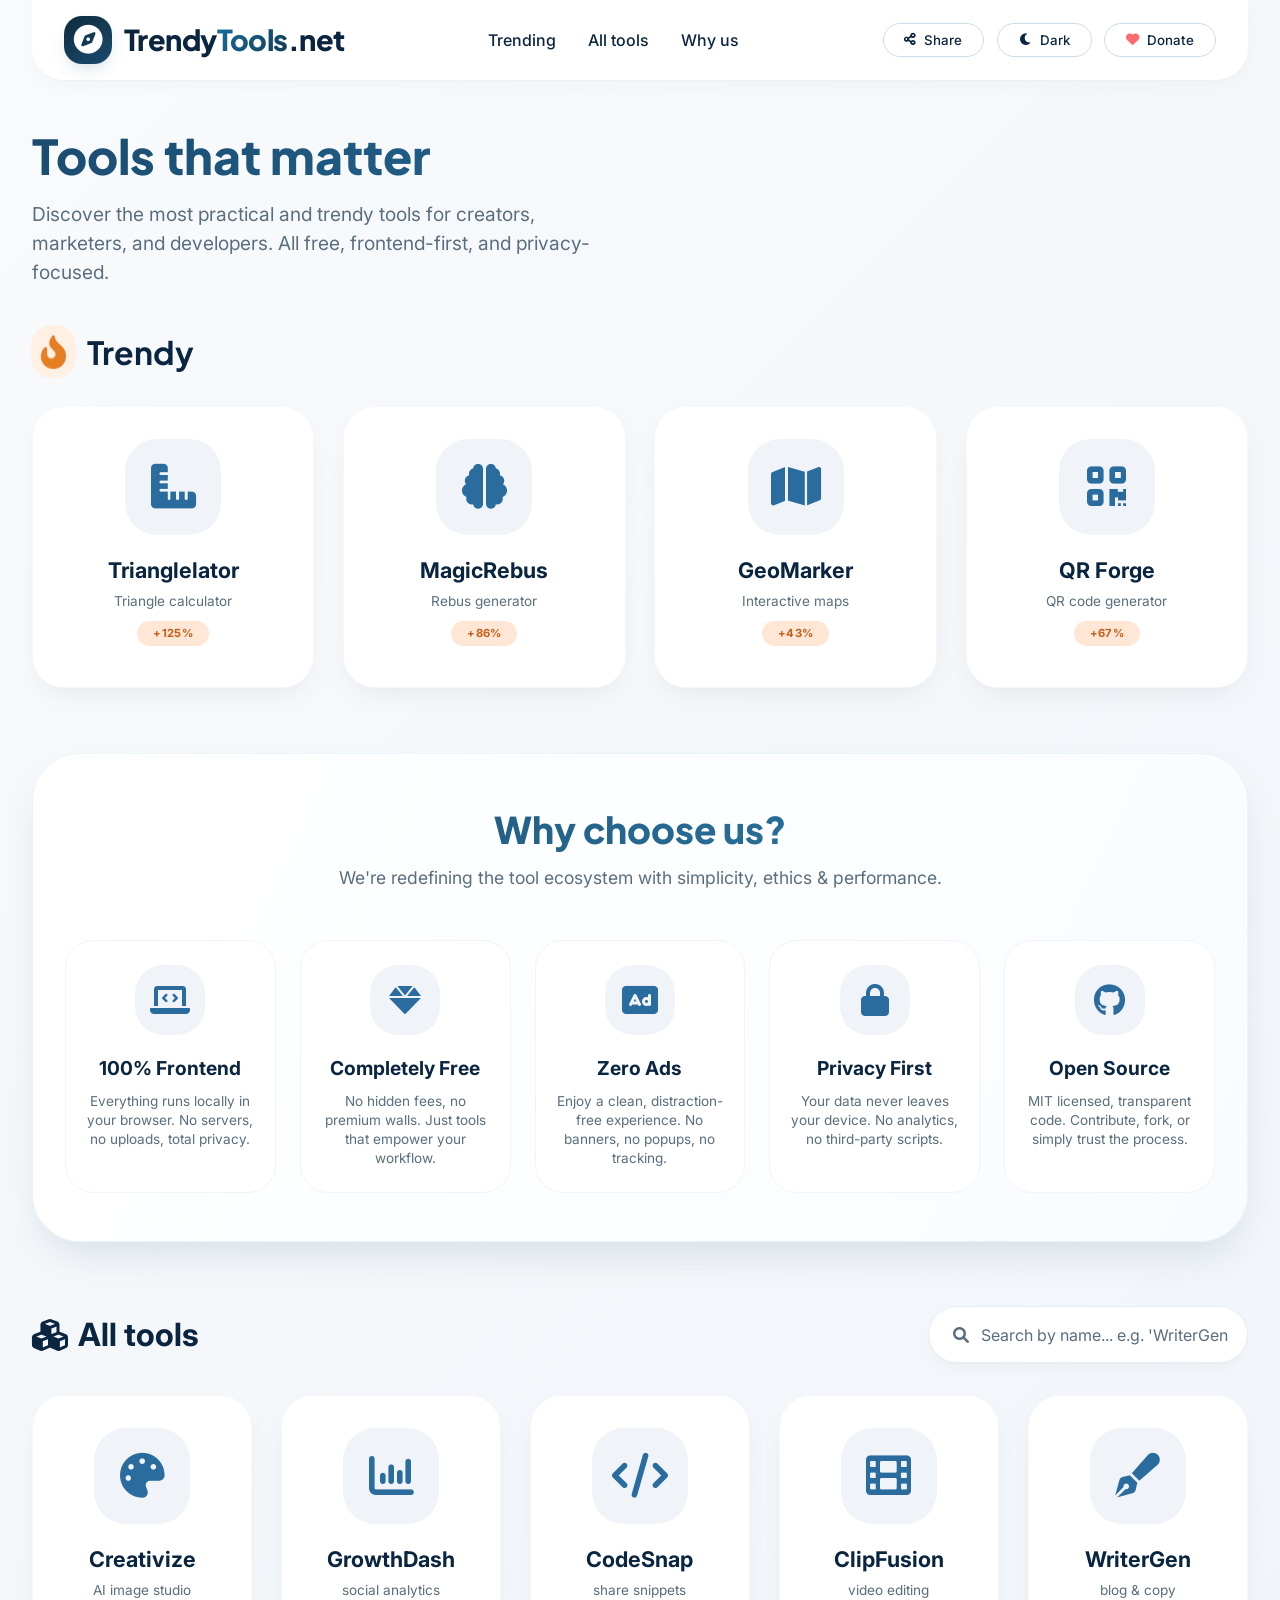
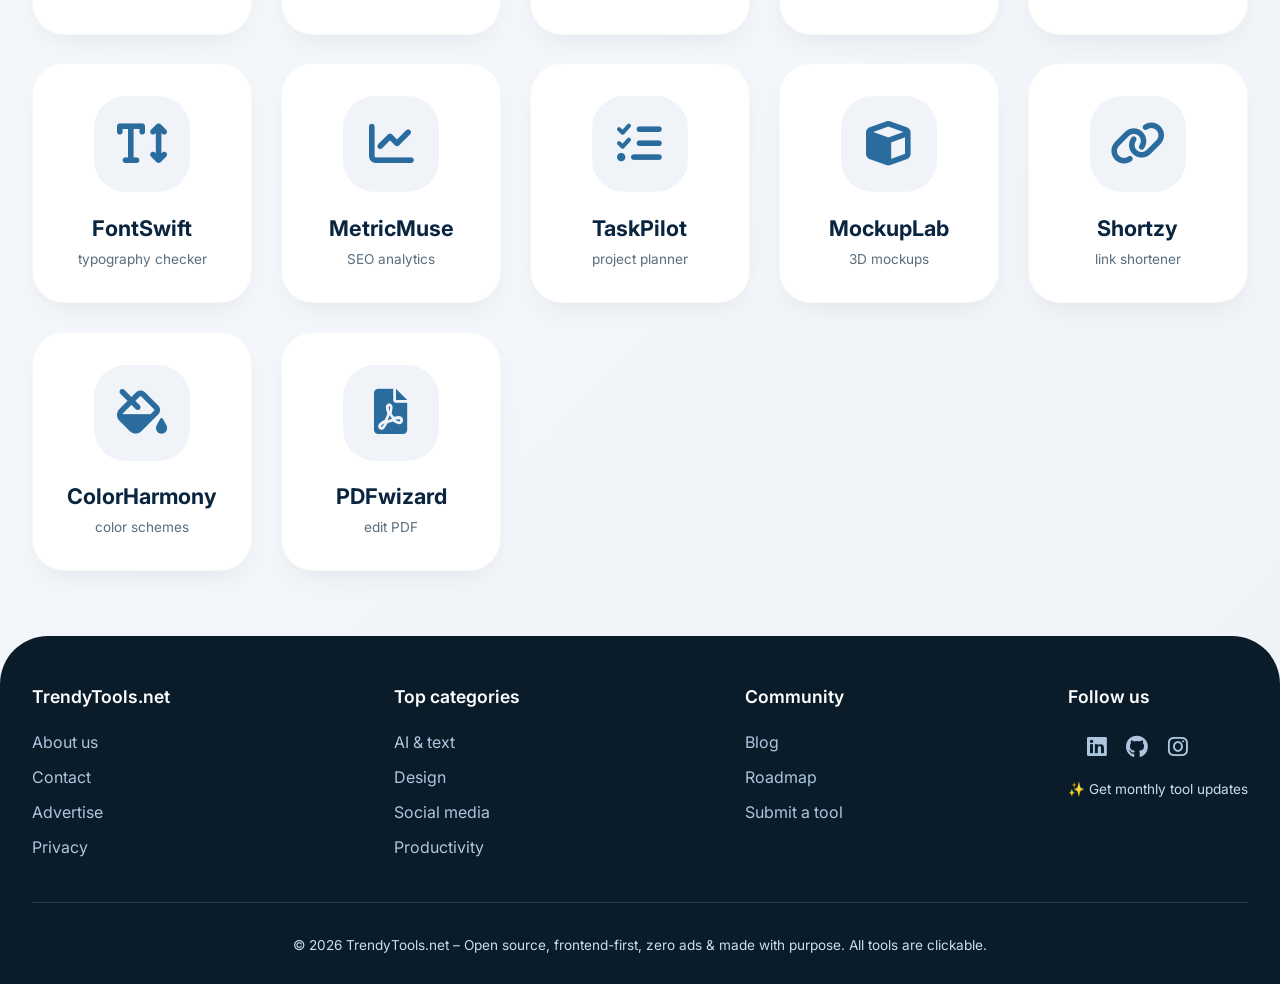
==== commit 779c7808: "A lot of changes were made to the about page, including updates to the hero section, reasons to choo" ====
--- a/index.html
+++ b/index.html
@@ -6,12 +6,12 @@
     <title>TrendyTools.net - Find your next favorite tool</title>
     <link rel="stylesheet" href="https://cdnjs.cloudflare.com/ajax/libs/font-awesome/6.0.0-beta3/css/all.min.css">
     <link href="https://fonts.googleapis.com/css2?family=Inter:opsz,wght@14..32,300;14..32,400;14..32,500;14..32,600;14..32,700;14..32,800&family=Plus+Jakarta+Sans:wght@400;500;600;700;800&display=swap" rel="stylesheet">
+    <link rel="stylesheet" href="/theme/theme.css">
+    <script src="/theme/theme.js"></script>
     <link rel="stylesheet" href="style.css">
-    <link rel="preload" href="/header.html" as="fetch">
-    <link rel="preload" href="/footer.html" as="fetch">
-    <link rel="stylesheet" href="header-footer.css">
-    <script src="/header-footer.js"></script>
-    <link rel="icon" type="image/png" href="favicon.png">
+    <link rel="preload" href="/theme/header.html" as="fetch">
+    <link rel="preload" href="/theme/footer.html" as="fetch">
+    <link rel="icon" type="image/png" href="/theme/favicon.png">
 </head>
 <body>
 <div class="wrapper">
--- a/theme/theme.css
+++ b/theme/theme.css
@@ -0,0 +1,534 @@
+        * {
+            margin: 0;
+            padding: 0;
+            box-sizing: border-box;
+        }
+
+        /* ========== DARK MODE VARIABLES ========== */
+        :root {
+            --bg-gradient-start: #f8fafc;
+            --bg-gradient-end: #eff3f8;
+            --text-primary: #0a2540;
+            --text-secondary: #5a6e7e;
+            --header-bg: rgba(255, 255, 255, 0.95);
+            --card-bg: white;
+            --card-border: rgba(0, 0, 0, 0.03);
+            --search-bg: white;
+            --search-border: #e2edf5;
+            --why-bg: linear-gradient(115deg, #ffffff 0%, #f9fcff 100%);
+            --why-border: rgba(59, 143, 194, 0.1);
+            --feature-bg: white;
+            --feature-border: #eef3fc;
+            --footer-bg: #0a1c2a;
+            --footer-text: #caddf0;
+            --footer-link: #adc6de;
+            --footer-border: #1e3a4f;
+            --trend-badge-bg: #ffe6d5;
+            --trend-badge-text: #c45d1a;
+            --icon-bg: #f0f4f9;
+            --icon-color: #2b6c9e;
+            --shadow: 0 12px 28px -10px rgba(0, 0, 0, 0.08);
+            --shadow-hover: 0 28px 40px -16px rgba(26, 75, 110, 0.25);
+            --no-results-bg: #f2f6fb;
+            --no-results-color: #3b6b8f;
+            --btn-border: #cbdde9;
+        }
+
+        body.dark {
+            --bg-gradient-start: #0f1724;
+            --bg-gradient-end: #0a0f1a;
+            --text-primary: #eef2ff;
+            --text-secondary: #9ca3af;
+            --header-bg: rgba(18, 25, 40, 0.95);
+            --card-bg: #1e293b;
+            --card-border: rgba(255, 255, 255, 0.05);
+            --search-bg: #1e293b;
+            --search-border: #334155;
+            --why-bg: linear-gradient(115deg, #1a2538 0%, #0f172a 100%);
+            --why-border: rgba(59, 143, 194, 0.2);
+            --feature-bg: #1e293b;
+            --feature-border: #334155;
+            --footer-bg: #030712;
+            --footer-text: #94a3b8;
+            --footer-link: #cbd5e1;
+            --footer-border: #1f2a3e;
+            --trend-badge-bg: #2d2a1f;
+            --trend-badge-text: #fbbf24;
+            --icon-bg: #2d3a4e;
+            --icon-color: #60a5fa;
+            --shadow: 0 12px 28px -10px rgba(0, 0, 0, 0.3);
+            --shadow-hover: 0 28px 40px -16px rgba(0, 0, 0, 0.5);
+            --no-results-bg: #1e293b;
+            --no-results-color: #94a3b8;
+            --btn-border: #475569;
+        }
+
+        body {
+            background: linear-gradient(135deg, var(--bg-gradient-start) 0%, var(--bg-gradient-end) 100%);
+            color: var(--text-primary);
+            font-family: 'Inter', system-ui, -apple-system, sans-serif;
+            line-height: 1.5;
+            min-height: 100vh;
+            transition: background 0.3s ease, color 0.3s ease;
+        }
+
+        html {
+            scroll-behavior: smooth;
+        }
+
+        .wrapper {
+            max-width: 1400px;
+            margin: 0 auto;
+            padding: 0 2rem;
+            width: 100%;
+        }
+        
+        /* ========== HEADER ========== */
+        header {
+            background: var(--header-bg);
+            backdrop-filter: blur(10px);
+            border-radius: 0 0 2rem 2rem;
+            box-shadow: 0 4px 20px rgba(0, 0, 0, 0.03), 0 1px 0 rgba(0, 0, 0, 0.02);
+            padding: 1rem 2rem;
+            margin-bottom: 2.5rem;
+            display: flex;
+            align-items: center;
+            justify-content: space-between;
+            flex-wrap: wrap;
+            gap: 1rem;
+            position: sticky;
+            top: 0;
+            z-index: 100;
+            transition: all 0.3s ease;
+        }
+
+        .logo-area {
+            display: flex;
+            align-items: center;
+            gap: 0.75rem;
+            cursor: pointer;
+            transition: transform 0.2s ease;
+        }
+
+        .logo-area:hover {
+            transform: scale(1.02);
+        }
+
+        .logo-icon {
+            background: linear-gradient(145deg, #0f2b3d, #1a4b6e);
+            color: white;
+            width: 48px;
+            height: 48px;
+            display: flex;
+            align-items: center;
+            justify-content: center;
+            border-radius: 18px;
+            font-size: 1.8rem;
+            transition: all 0.3s;
+            box-shadow: 0 8px 20px -8px rgba(26, 75, 110, 0.3);
+        }
+
+        .logo-text {
+            font-size: 1.8rem;
+            font-weight: 800;
+            letter-spacing: -0.02em;
+            font-family: 'Plus Jakarta Sans', sans-serif;
+        }
+
+        .logo-text span {
+            background: linear-gradient(135deg, #1e6f9f, #0f3b55);
+            -webkit-background-clip: text;
+            background-clip: text;
+            -webkit-text-fill-color: transparent;
+        }
+
+        .header-nav-wrapper {
+            display: flex;
+            align-items: center;
+            gap: 2rem;
+            flex-wrap: wrap;
+        }
+
+        nav {
+            display: flex;
+            gap: 2rem;
+            font-weight: 500;
+        }
+
+        nav a {
+            text-decoration: none;
+            color: var(--text-primary);
+            transition: all 0.2s;
+            font-size: 1rem;
+            font-weight: 500;
+            position: relative;
+        }
+
+        nav a::after {
+            content: '';
+            position: absolute;
+            bottom: -6px;
+            left: 0;
+            width: 0;
+            height: 2px;
+            background: linear-gradient(90deg, #1e6f9f, #3b8fc2);
+            transition: width 0.3s ease;
+            border-radius: 2px;
+        }
+
+        nav a:hover::after {
+            width: 100%;
+        }
+
+        nav a:hover {
+            color: #1e6f9f;
+        }
+
+        .header-right {
+            display: flex;
+            gap: 0.8rem;
+            align-items: center;
+        }
+
+        /* Button styling */
+        .share-btn, .darkmode-btn, .donate-btn {
+            background: transparent;
+            border: 1px solid var(--btn-border);
+            padding: 0.5rem 1.3rem;
+            border-radius: 40px;
+            font-weight: 500;
+            color: var(--text-primary);
+            cursor: pointer;
+            transition: all 0.25s;
+            font-family: 'Inter', sans-serif;
+            display: inline-flex;
+            align-items: center;
+            gap: 8px;
+        }
+
+        .share-btn:hover, .darkmode-btn:hover, .donate-btn:hover {
+            background: #1e4b6e;
+            color: white;
+            border-color: #1e4b6e;
+            transform: translateY(-2px);
+        }
+
+        body.dark .share-btn:hover, body.dark .darkmode-btn:hover, body.dark .donate-btn:hover {
+            background: #3b82f6;
+            border-color: #3b82f6;
+        }
+
+        /* ========== PAGE TITLE ========== */
+        .page-title {
+            margin: 1rem 0 2rem 0;
+            animation: fadeInUp 0.8s cubic-bezier(0.2, 0.9, 0.4, 1.1) forwards;
+        }
+
+        .page-title h1 {
+            font-size: 3rem;
+            font-weight: 800;
+            background: linear-gradient(135deg, #1a4b6e, #2c7cb0);
+            -webkit-background-clip: text;
+            background-clip: text;
+            -webkit-text-fill-color: transparent;
+            font-family: 'Plus Jakarta Sans', sans-serif;
+        }
+
+        .page-title p {
+            color: var(--text-secondary);
+            font-size: 1.2rem;
+            margin-top: 0.5rem;
+            max-width: 600px;
+        }
+
+        /* ========== SECTION FADE-IN ON SCROLL ========== */
+        .fade-on-scroll {
+            opacity: 0;
+            transform: translateY(40px);
+            transition: opacity 0.9s cubic-bezier(0.2, 0.9, 0.4, 1.1), transform 0.8s cubic-bezier(0.2, 0.9, 0.4, 1.1);
+            will-change: opacity, transform;
+        }
+
+        .fade-on-scroll.visible {
+            opacity: 1;
+            transform: translateY(0);
+        }
+
+        /* ========== FOOTER ========== */
+        footer {
+            background: var(--footer-bg);
+            color: var(--footer-text);
+            padding: 3rem 2rem 1.8rem;
+            border-radius: 3rem 3rem 0 0;
+            margin-top: 4rem;
+            transition: all 0.4s ease;
+        }
+
+        .footer-content {
+            max-width: 1300px;
+            margin: 0 auto;
+            display: flex;
+            flex-wrap: wrap;
+            justify-content: space-between;
+            gap: 2.5rem;
+        }
+
+        .footer-col h4 {
+            color: white;
+            margin-bottom: 1.2rem;
+            font-size: 1.1rem;
+            font-weight: 600;
+        }
+
+        .footer-col ul {
+            list-style: none;
+        }
+
+        .footer-col li {
+            margin-bottom: 0.7rem;
+            transition: transform 0.2s ease;
+        }
+
+        .footer-col li:hover {
+            transform: translateX(4px);
+        }
+
+        .footer-col a {
+            color: var(--footer-link);
+            text-decoration: none;
+            transition: color 0.2s;
+        }
+
+        .footer-col a:hover {
+            color: white;
+        }
+
+        .social-icons {
+            display: flex;
+            gap: 1.2rem;
+            margin-top: 0.8rem;
+            font-size: 1.4rem;
+        }
+
+        .social-icons a {
+            transition: all 0.3s ease;
+            display: inline-block;
+        }
+
+        .social-icons a:hover {
+            transform: translateY(-3px) scale(1.1);
+            color: white;
+        }
+
+        .copyright {
+            text-align: center;
+            padding-top: 2rem;
+            margin-top: 2rem;
+            border-top: 1px solid var(--footer-border);
+            color: var(--footer-text);
+            font-size: 0.85rem;
+        }
+
+        /* Scroll offset */
+        #trending, #why-choose, #all-tools-section {
+            scroll-margin-top: 90px;
+        }
+
+        #header-placeholder {
+            position: sticky;
+        }
+
+        @keyframes fadeInUp {
+            from {
+                opacity: 0;
+                transform: translateY(40px);
+            }
+            to {
+                opacity: 1;
+                transform: translateY(0);
+            }
+        }
+
+        /* ========== RESPONSIVE ========== */
+        @media (max-width: 1100px) {
+            .features-grid {
+                grid-template-columns: repeat(2, 1fr);
+                gap: 1.2rem;
+            }
+        }
+
+        @media (max-width: 720px) {
+            .wrapper {
+                padding: 0 1rem;
+            }
+            
+            body {
+                overflow-x: clip;
+            }
+            
+            header {
+                position: relative !important;
+                flex-direction: column;
+                align-items: stretch;
+                padding: 1rem;
+            }
+            
+            .header-nav-wrapper {
+                flex-direction: column;
+                align-items: stretch;
+                gap: 1rem;
+                width: 100%;
+            }
+            
+            nav {
+                justify-content: center;
+                flex-wrap: wrap;
+                gap: 1.2rem;
+            }
+            
+            .header-right {
+                justify-content: center;
+                gap: 1rem;
+            }
+            
+            .share-btn, .darkmode-btn, .donate-btn {
+                padding: 0.5rem 1rem;
+            }
+            
+            .share-btn span, .darkmode-btn span, .donate-btn span {
+                display: none;
+            }
+            
+            .share-btn i, .darkmode-btn i, .donate-btn i {
+                font-size: 1.2rem;
+                margin: 0;
+            }
+            
+            .page-title h1 {
+                font-size: 1.8rem;
+            }
+            
+            .page-title p {
+                font-size: 1rem;
+            }
+            
+            .trending-grid, .all-tools-grid {
+                grid-template-columns: repeat(2, 1fr);
+                gap: 1rem;
+            }
+            
+            .tool-card {
+                padding: 1.2rem 0.8rem 1rem;
+            }
+            
+            .card-image {
+                width: 65px;
+                height: 65px;
+                font-size: 1.8rem;
+                margin-bottom: 0.8rem;
+            }
+            
+            .tool-card h3 {
+                font-size: 1rem;
+            }
+            
+            .tool-card p {
+                font-size: 0.7rem;
+                max-width: 100%;
+            }
+            
+            .trend-badge {
+                font-size: 0.6rem;
+                padding: 0.2rem 0.6rem;
+                margin-top: 0.4rem;
+            }
+            
+            .why-header h2 {
+                font-size: 1.5rem;
+            }
+            
+            .why-header p {
+                font-size: 0.9rem;
+            }
+            
+            .why-choose-us {
+                padding: 1.5rem;
+                margin: 2rem 0;
+            }
+            
+            .features-grid {
+                grid-template-columns: 1fr;
+                gap: 1rem;
+            }
+            
+            .feature-item {
+                padding: 1rem;
+            }
+            
+            .feature-icon {
+                width: 50px;
+                height: 50px;
+                font-size: 1.5rem;
+            }
+            
+            .feature-item h3 {
+                font-size: 1rem;
+            }
+            
+            .feature-item p {
+                font-size: 0.8rem;
+            }
+            
+            .all-tools-header {
+                flex-direction: column;
+                gap: 1rem;
+                align-items: flex-start;
+            }
+            
+            .search-box {
+                width: 100%;
+                min-width: auto;
+            }
+            
+            .footer-content {
+                flex-direction: column;
+                gap: 1.5rem;
+                text-align: center;
+            }
+            
+            .social-icons {
+                justify-content: center;
+            }
+            
+            .copyright {
+                font-size: 0.7rem;
+            }
+            
+            #trending, #why-choose, #all-tools-section {
+                scroll-margin-top: 140px;
+            }
+        }
+        
+        @media (max-width: 480px) {
+            .trending-grid, .all-tools-grid {
+                gap: 0.8rem;
+            }
+            
+            .tool-card {
+                padding: 1rem 0.5rem 0.8rem;
+            }
+            
+            .card-image {
+                width: 55px;
+                height: 55px;
+                font-size: 1.5rem;
+            }
+            
+            .tool-card h3 {
+                font-size: 0.9rem;
+            }
+            
+            .page-title h1 {
+                font-size: 1.5rem;
+            }
+        }
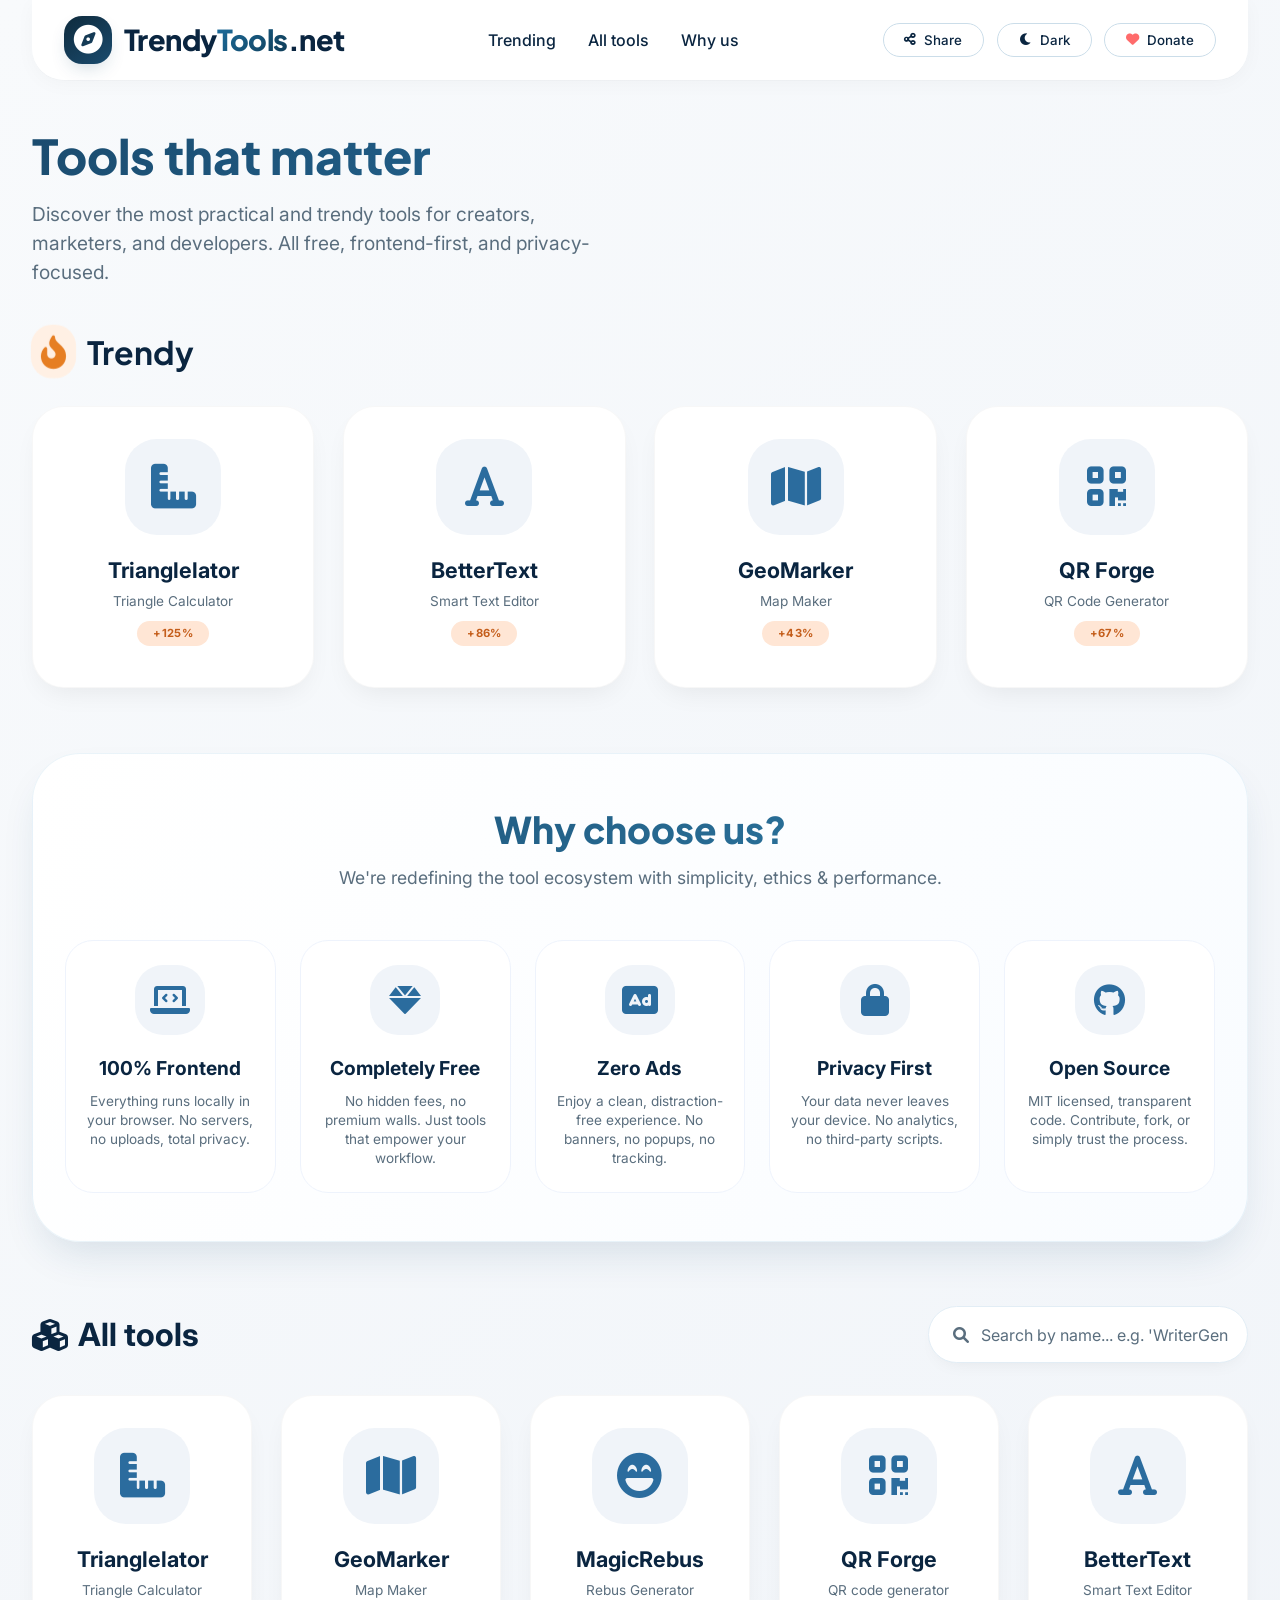
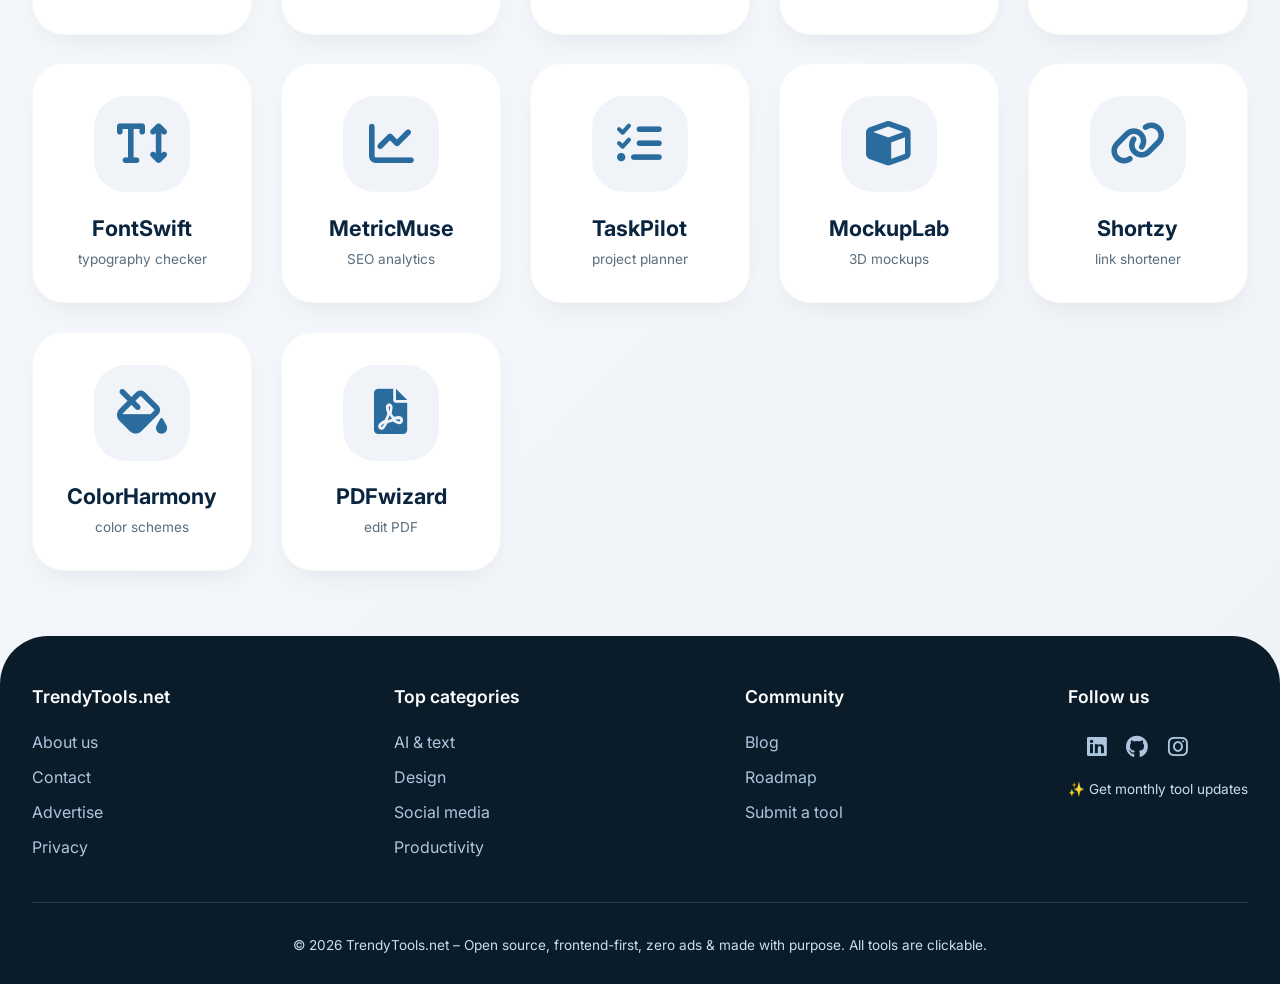
==== commit f564af69: "A lot" ====
--- a/index.html
+++ b/index.html
@@ -28,25 +28,25 @@
         <div class="tool-card" onclick="location.href='trianglelator';">
             <div class="card-image"><i class="fas fa-ruler-combined"></i></div>
             <h3>Trianglelator</h3>
-            <p>Triangle calculator</p>
+            <p>Triangle Calculator</p>
             <span class="trend-badge">+125%</span>
         </div>
-        <div class="tool-card" onclick="location.href='magicrebus';">
-            <div class="card-image"><i class="fas fa-brain"></i></div>
-            <h3>MagicRebus</h3>
-            <p>Rebus generator</p>
+        <div class="tool-card" onclick="location.href='bettertext';">
+            <div class="card-image"><i class="fas fa-font"></i></div>
+            <h3>BetterText</h3>
+            <p>Smart Text Editor</p>
             <span class="trend-badge">+86%</span>
         </div>
         <div class="tool-card" onclick="location.href='geomarker';">
             <div class="card-image"><i class="fas fa-map"></i></div>
             <h3>GeoMarker</h3>
-            <p>Interactive maps</p>
+            <p>Map Maker</p>
             <span class="trend-badge">+43%</span>
         </div>
         <div class="tool-card" onclick="location.href='qrforge';">
             <div class="card-image"><i class="fas fa-qrcode"></i></div>
             <h3>QR Forge</h3>
-            <p>QR code generator</p>
+            <p>QR Code Generator</p>
             <span class="trend-badge">+67%</span>
         </div>
     </div>
--- a/theme/theme.css
+++ b/theme/theme.css
@@ -32,6 +32,7 @@
             --no-results-bg: #f2f6fb;
             --no-results-color: #3b6b8f;
             --btn-border: #cbdde9;
+            --page-title: linear-gradient(135deg, #1a4b6e, #2c7cb0);
         }
 
         body.dark {
@@ -61,6 +62,7 @@
             --no-results-bg: #1e293b;
             --no-results-color: #94a3b8;
             --btn-border: #475569;
+            --page-title: linear-gradient(135deg, #60a5fa, #3b82f6);
         }
 
         body {
--- a/style.css
+++ b/style.css
@@ -44,6 +44,13 @@
             font-size: 2rem;
             font-weight: 700;
             font-family: 'Plus Jakarta Sans', sans-serif;
+        }
+
+        body.dark .page-title h1 {
+            background: linear-gradient(135deg, #60a5fa, #3b82f6);
+            -webkit-background-clip: text;
+            background-clip: text;
+            -webkit-text-fill-color: transparent;
         }
 
         .trending-grid {
@@ -160,6 +167,13 @@
             -webkit-text-fill-color: transparent;
         }
 
+        body.dark .why-header h2 {
+            background: linear-gradient(135deg, #60a5fa, #3b82f6);
+            -webkit-background-clip: text;
+            background-clip: text;
+            -webkit-text-fill-color: transparent;
+        }
+
         .why-header p {
             color: var(--text-secondary);
             font-size: 1.1rem;
@@ -298,4 +312,121 @@
             grid-template-columns: repeat(auto-fill, minmax(180px, 1fr));
             gap: 1.8rem;
             margin: 2rem 0 3rem;
-        }+        }
+
+        /* Responsive fix voor mobiel - voorkomt uitlopen */
+@media (max-width: 768px) {
+    /* Algemene container padding */
+    .wrapper {
+        padding-left: 16px;
+        padding-right: 16px;
+        overflow-x: hidden;
+    }
+    
+    /* Trending grid - 2 kolommen op mobiel */
+    .trending-grid {
+        grid-template-columns: repeat(2, 1fr);
+        gap: 1rem;
+    }
+    
+    /* All tools grid - FORCEREN 2 kolommen op mobiel */
+    .all-tools-grid {
+        grid-template-columns: repeat(2, 1fr) !important;
+        gap: 1rem;
+    }
+    
+    /* Features grid wordt stacked op mobiel */
+    .features-grid {
+        grid-template-columns: 1fr;
+        gap: 1rem;
+    }
+    
+    /* Tool cards aanpassen voor mobiel */
+    .tool-card {
+        padding: 1.2rem 0.8rem 1rem;
+        aspect-ratio: auto;
+        min-height: 180px;
+    }
+    
+    .card-image {
+        width: 64px;
+        height: 64px;
+        font-size: 2rem;
+        border-radius: 24px;
+    }
+    
+    .tool-card h3 {
+        font-size: 1rem;
+    }
+    
+    .tool-card p {
+        font-size: 0.75rem;
+    }
+    
+    /* Search box aanpassen */
+    .all-tools-header {
+        flex-direction: column;
+        gap: 1rem;
+        align-items: stretch;
+    }
+    
+    .search-box {
+        min-width: auto;
+        width: 100%;
+    }
+    
+    /* Why choose us section */
+    .why-choose-us {
+        padding: 2rem 1rem;
+        margin: 2rem 0;
+    }
+    
+    .why-header h2 {
+        font-size: 1.8rem;
+    }
+    
+    .why-header p {
+        font-size: 0.95rem;
+    }
+    
+    .section-label h2 {
+        font-size: 1.6rem;
+    }
+    
+    .section-label i {
+        font-size: 1.5rem;
+        padding: 0.4rem;
+    }
+}
+
+/* Voor extra kleine schermen (onder 400px) */
+@media (max-width: 480px) {
+    .trending-grid {
+        gap: 0.8rem;
+    }
+    
+    .all-tools-grid {
+        gap: 0.8rem;
+    }
+    
+    .tool-card {
+        padding: 1rem 0.5rem 0.8rem;
+    }
+    
+    .card-image {
+        width: 56px;
+        height: 56px;
+        font-size: 1.6rem;
+        border-radius: 20px;
+        margin-bottom: 0.8rem;
+    }
+    
+    .tool-card h3 {
+        font-size: 0.9rem;
+    }
+    
+    .trend-badge {
+        font-size: 0.6rem;
+        padding: 0.2rem 0.8rem;
+    }
+}
